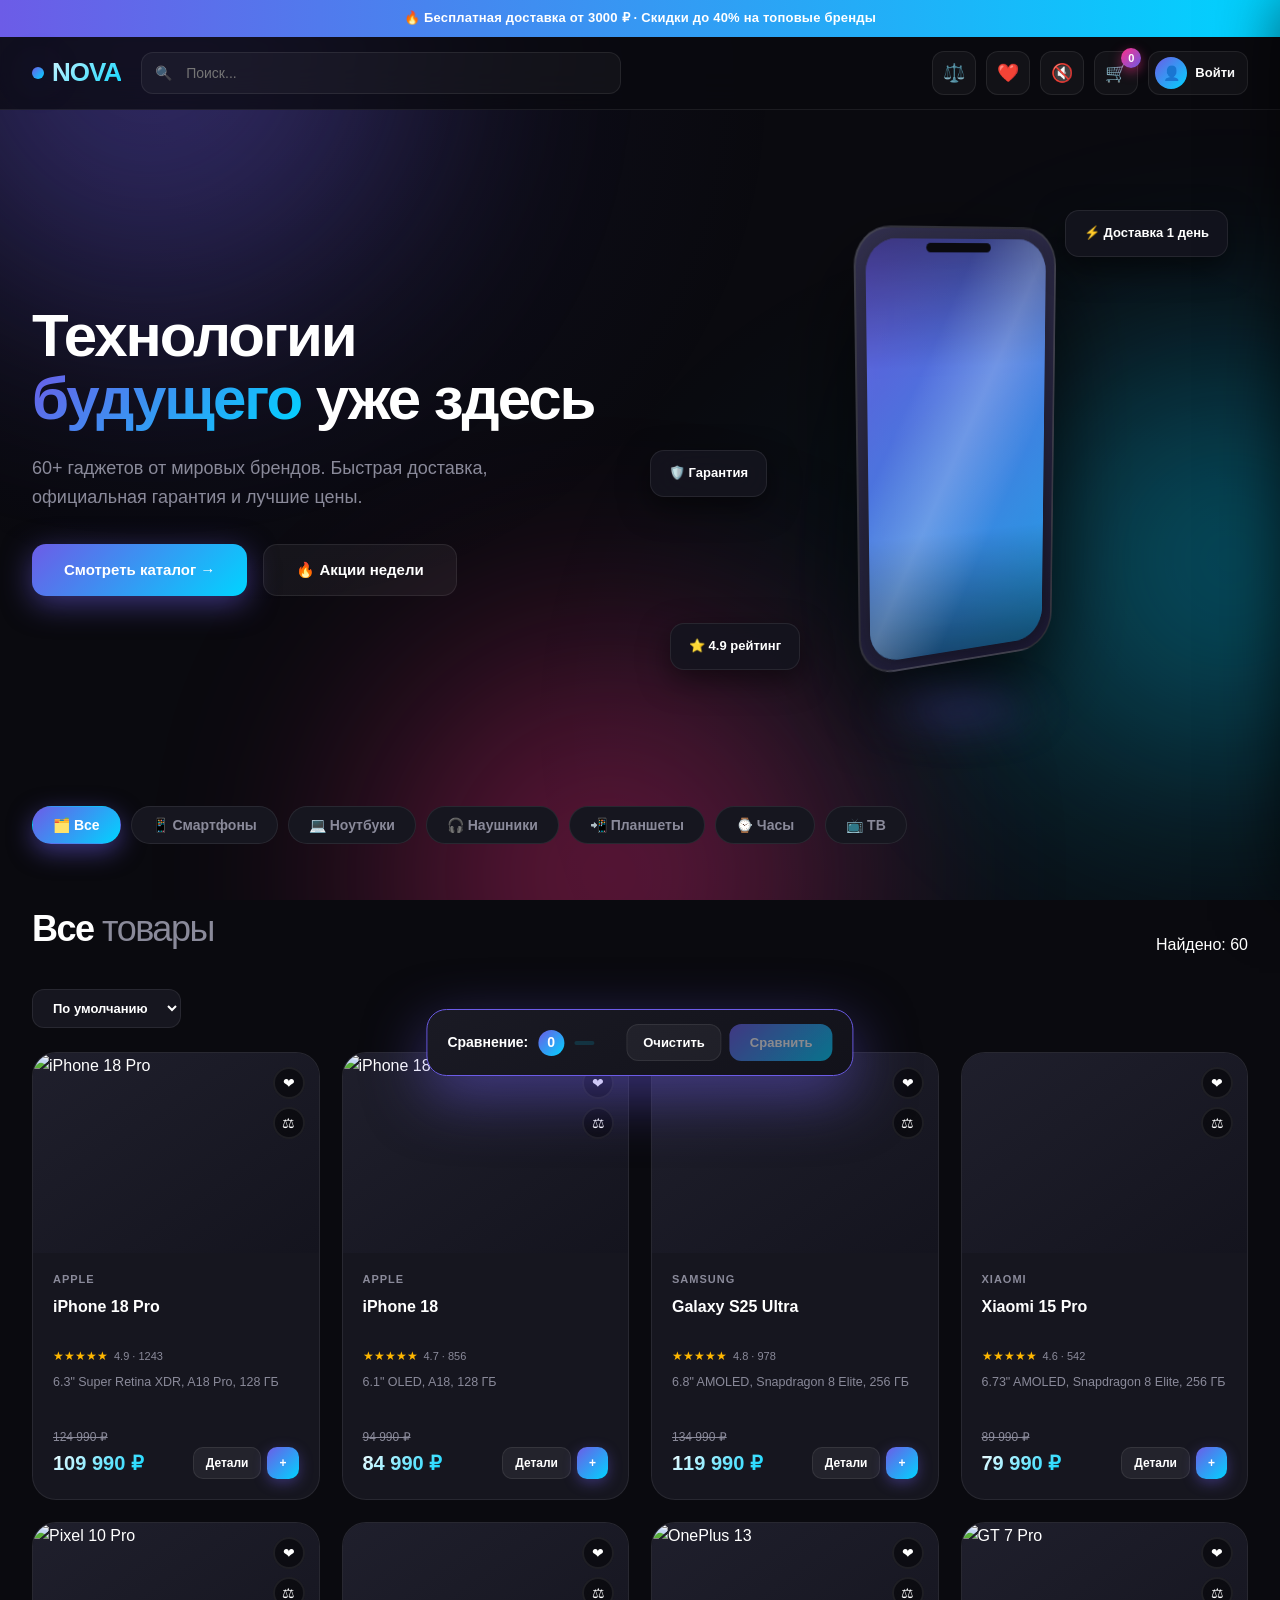
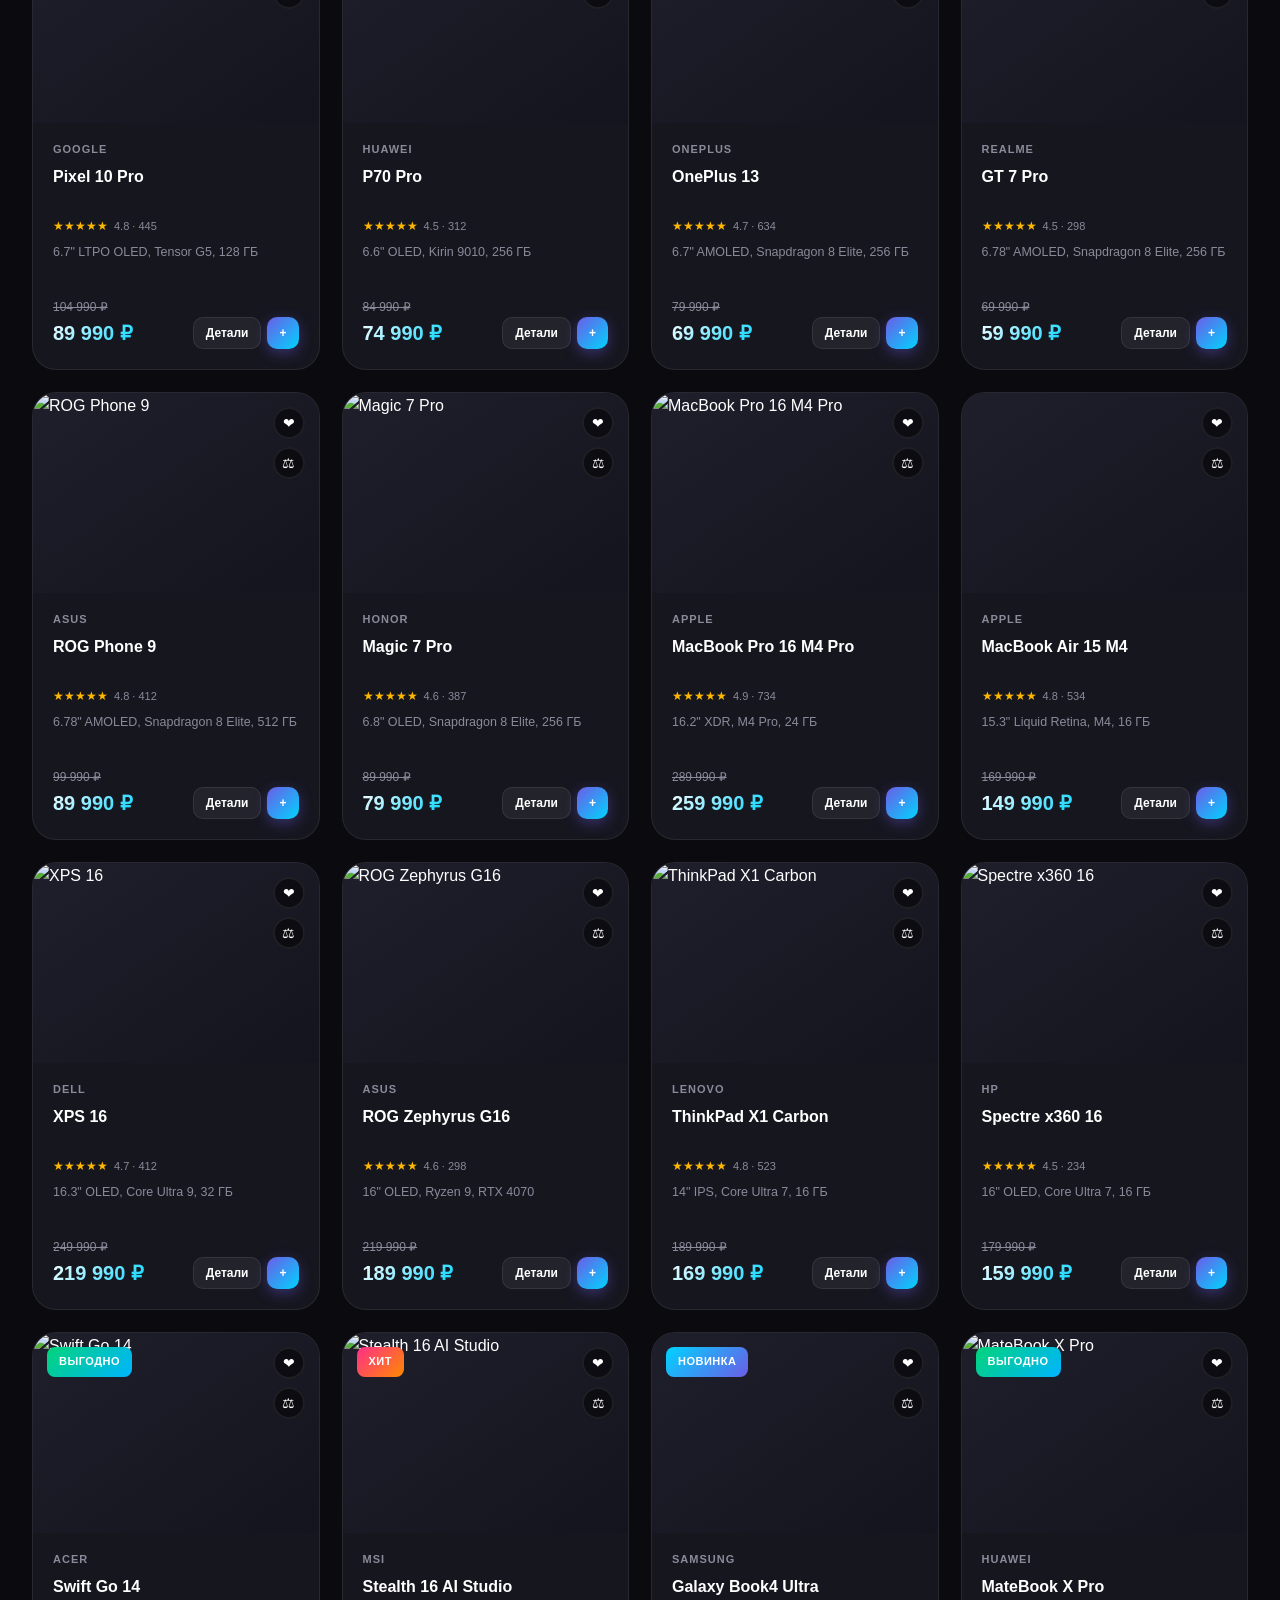
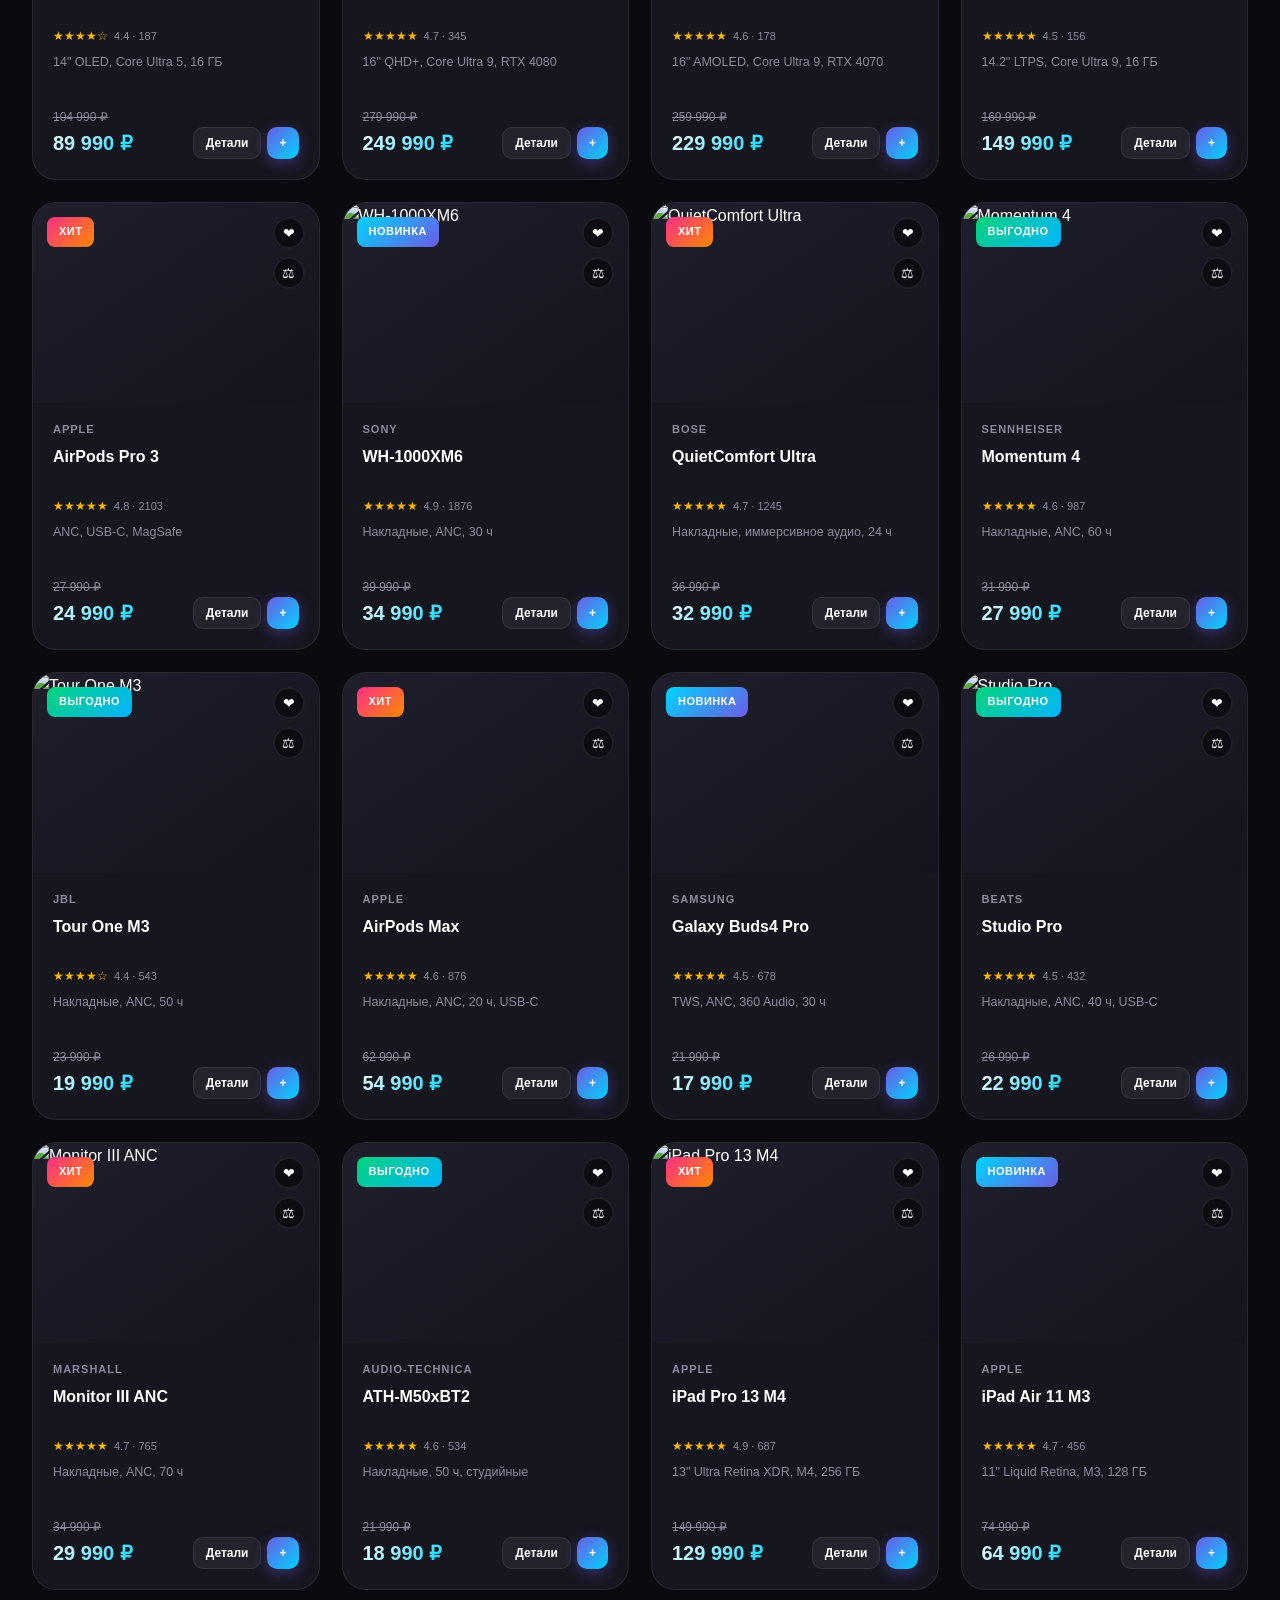
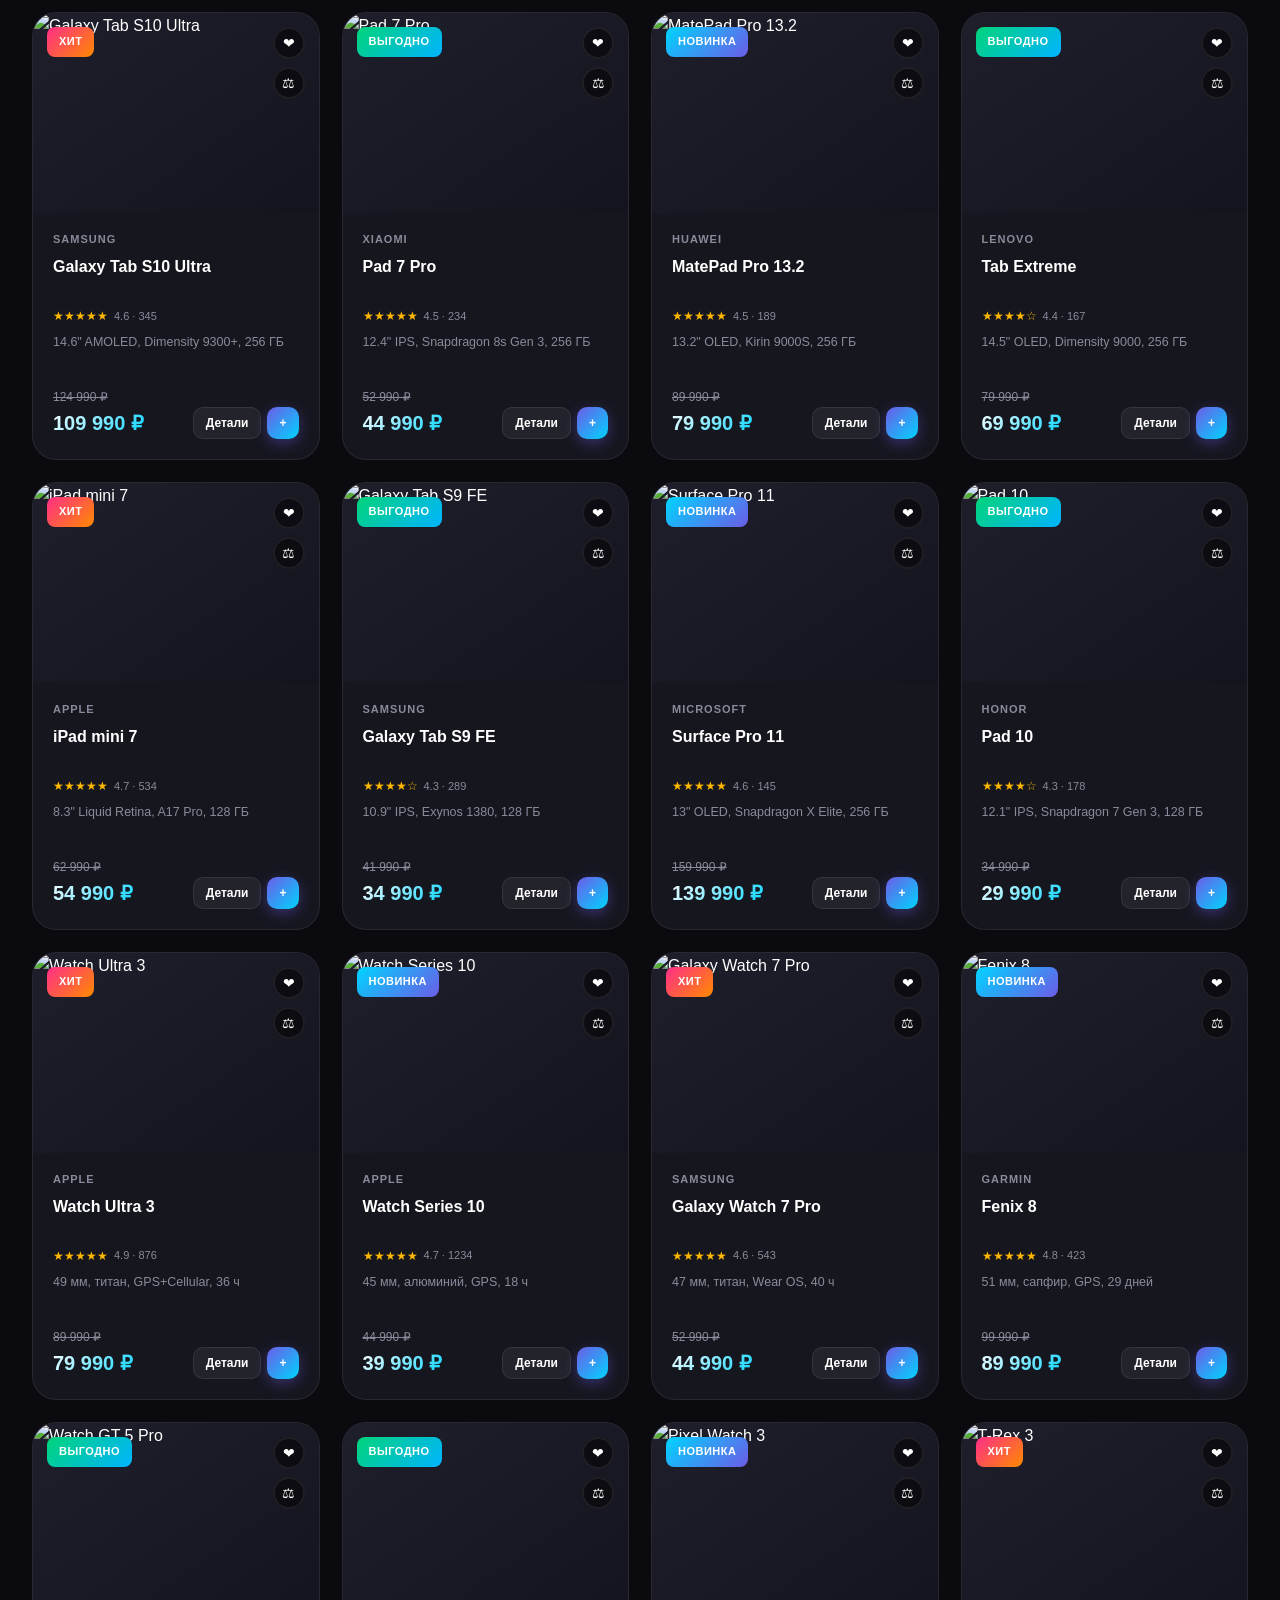
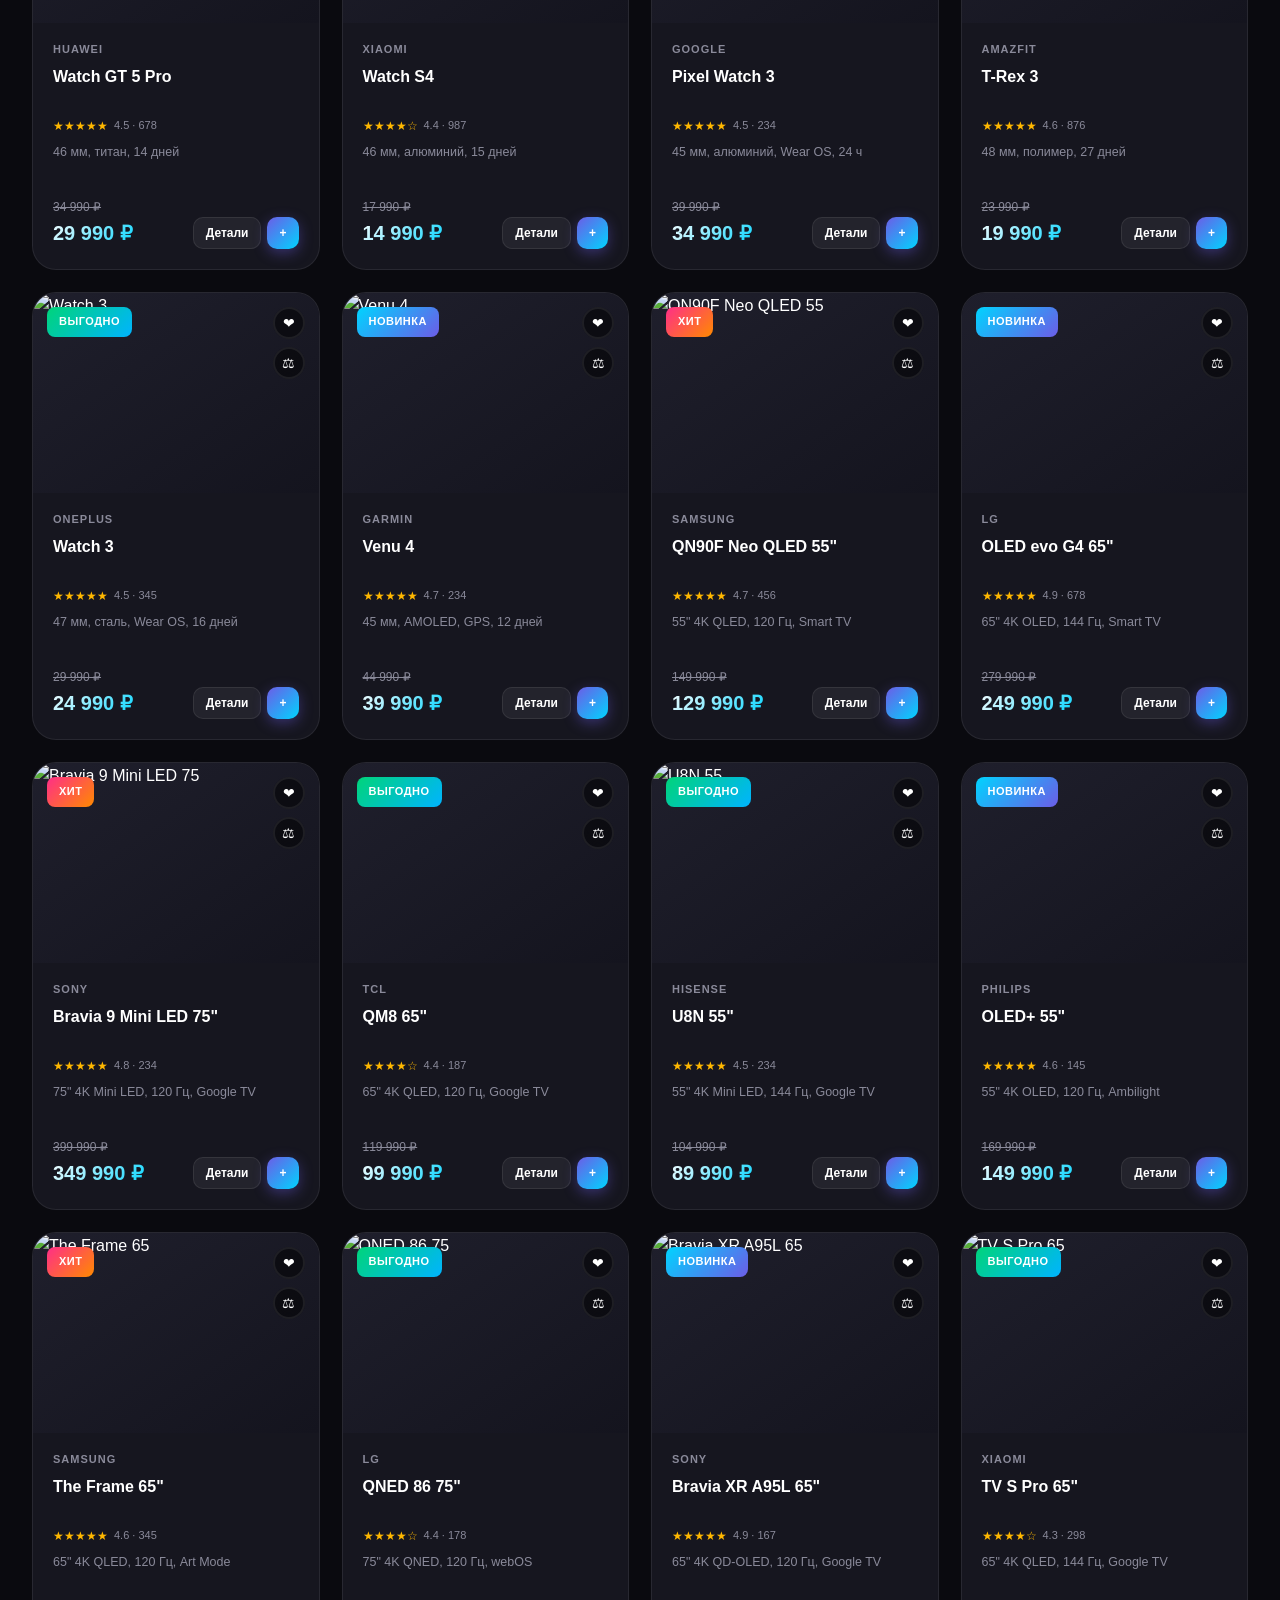
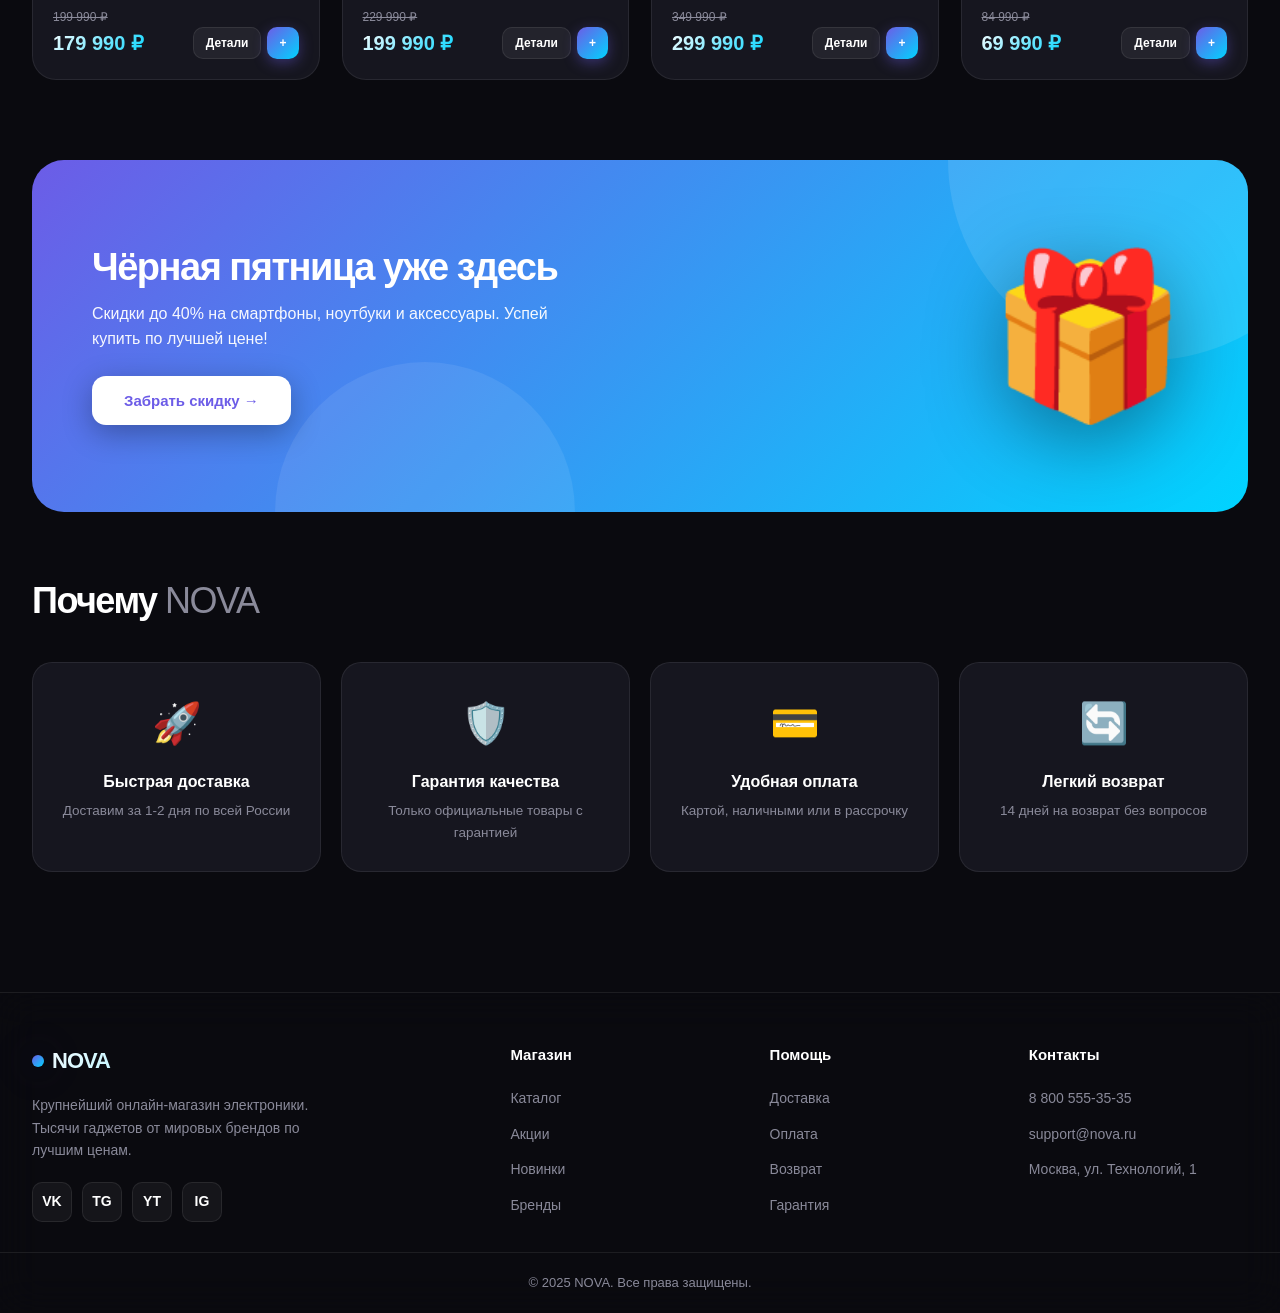
==== курсова/index.html @ b8b1e516 "Add files via upload" ====
<!DOCTYPE html>
<html lang="ru">
<head>
<meta charset="UTF-8">
<meta name="viewport" content="width=device-width, initial-scale=1.0">
<title>NOVA — Электроника будущего</title>
<link rel="stylesheet" href="style.css">
</head>
<body>

<div class="bg-orbs"><div class="orb orb-1"></div><div class="orb orb-2"></div><div class="orb orb-3"></div></div>

<header>
  <div class="top-bar">🔥 Бесплатная доставка от 3000 ₽ · Скидки до 40% на топовые бренды</div>
  <nav>
    <div class="logo" id="logoBtn">NOVA</div>
    <div class="search" id="searchWrap">
      <input type="text" id="searchInput" placeholder="Поиск..." autocomplete="off">
      <div class="search-suggestions" id="searchSuggestions"></div>
    </div>
    <div class="nav-actions">
      <button class="icon-btn" id="compareToggle">⚖️<span class="badge-count" id="compareCount" style="display:none;">0</span></button>
      <button class="icon-btn" id="wishlistToggle" title="Избранное">❤️<span class="badge-count" id="wishlistCount" style="display:none;">0</span></button>
      <button class="icon-btn" id="musicToggle">🔇</button>
      <button class="icon-btn" id="cartToggle">🛒<span class="badge-count" id="cartCount">0</span></button>
      <button class="user-btn" id="userBtn">
        <div class="user-avatar" id="userAvatar">👤</div>
        <span class="user-name" id="userName">Войти</span>
      </button>
    </div>
  </nav>
</header>

<section class="hero">
  <div class="hero-content">
    <h1>Технологии <span class="gradient">будущего</span> уже здесь</h1>
    <p>60+ гаджетов от мировых брендов. Быстрая доставка, официальная гарантия и лучшие цены.</p>
    <div class="hero-buttons">
      <button class="btn btn-primary" id="heroCatalogBtn">Смотреть каталог →</button>
      <button class="btn btn-ghost" id="heroSaleBtn">🔥 Акции недели</button>
    </div>
  </div>
  <div class="hero-visual" id="heroVisual">
    <div class="phone-3d-wrap" id="phoneWrap">
      <div class="phone-3d" id="phone3d">
        <div class="phone-screen-3d"></div>
        <div class="phone-glare"></div>
      </div>
      <div class="phone-reflection"></div>
    </div>
    <div class="float-badge b1">⚡ Доставка 1 день</div>
    <div class="float-badge b2">⭐ 4.9 рейтинг</div>
    <div class="float-badge b3">🛡️ Гарантия</div>
  </div>
</section>

<div class="cat-nav-wrap"><div class="cat-nav" id="catNav"></div></div>

<section class="block" id="catalog">
  <div class="section-head">
    <h2 id="catalogTitle">Все <span>товары</span></h2>
    <span class="product-count-label" id="productCount"></span>
  </div>
  <div class="catalog-controls">
    <select class="sort-select" id="sortSelect">
      <option value="default">По умолчанию</option>
      <option value="price-asc">Цена ↑</option>
      <option value="price-desc">Цена ↓</option>
      <option value="rating">По рейтингу</option>
      <option value="name">По названию</option>
    </select>
  </div>
  <div class="products-grid" id="productsGrid"></div>
</section>

<div class="banner">
  <div class="banner-inner">
    <div class="banner-text">
      <h3>Чёрная пятница уже здесь</h3>
      <p>Скидки до 40% на смартфоны, ноутбуки и аксессуары. Успей купить по лучшей цене!</p>
      <button class="btn btn-primary" id="bannerBtn">Забрать скидку →</button>
    </div>
    <div class="banner-emoji">🎁</div>
  </div>
</div>

<section class="block" id="features">
  <div class="section-head"><h2>Почему <span>NOVA</span></h2></div>
  <div class="features">
    <div class="feature"><span class="feature-icon">🚀</span><h4>Быстрая доставка</h4><p>Доставим за 1-2 дня по всей России</p></div>
    <div class="feature"><span class="feature-icon">🛡️</span><h4>Гарантия качества</h4><p>Только официальные товары с гарантией</p></div>
    <div class="feature"><span class="feature-icon">💳</span><h4>Удобная оплата</h4><p>Картой, наличными или в рассрочку</p></div>
    <div class="feature"><span class="feature-icon">🔄</span><h4>Легкий возврат</h4><p>14 дней на возврат без вопросов</p></div>
  </div>
</section>

<footer>
  <div class="footer-inner">
    <div class="footer-col">
      <div class="logo" style="font-size:22px;">NOVA</div>
      <p class="footer-desc">Крупнейший онлайн-магазин электроники. Тысячи гаджетов от мировых брендов по лучшим ценам.</p>
      <div class="socials">
        <a data-footer="social-vk">VK</a><a data-footer="social-tg">TG</a><a data-footer="social-yt">YT</a><a data-footer="social-ig">IG</a>
      </div>
    </div>
    <div class="footer-col"><h5>Магазин</h5><ul>
      <li><a data-footer="catalog">Каталог</a></li><li><a data-footer="sale">Акции</a></li>
      <li><a data-footer="new">Новинки</a></li><li><a data-footer="brands">Бренды</a></li>
    </ul></div>
    <div class="footer-col"><h5>Помощь</h5><ul>
      <li><a data-footer="delivery">Доставка</a></li><li><a data-footer="payment">Оплата</a></li>
      <li><a data-footer="return">Возврат</a></li><li><a data-footer="warranty">Гарантия</a></li>
    </ul></div>
    <div class="footer-col"><h5>Контакты</h5><ul>
      <li><a data-footer="phone">8 800 555-35-35</a></li><li><a data-footer="email">support@nova.ru</a></li>
      <li><a data-footer="address">Москва, ул. Технологий, 1</a></li>
    </ul></div>
  </div>
  <div class="copyright">© 2025 NOVA. Все права защищены.</div>
</footer>

<div class="modal-overlay" id="modalOverlay"><div class="modal" id="modalContent"></div></div>
<div class="cart-overlay" id="cartOverlay"></div>
<div class="cart-panel" id="cartPanel">
  <div class="cart-header"><h2>Корзина</h2><button class="cart-close" id="cartClose">✕</button></div>
  <div class="cart-items" id="cartItems"></div>
  <div class="cart-footer">
    <div class="cart-total"><span>Итого:</span><span id="cartTotal">0 ₽</span></div>
    <button class="btn-checkout" id="checkoutBtn">Оформить заказ</button>
  </div>
</div>
<div class="checkout-overlay" id="checkoutOverlay"><div class="checkout-modal" id="checkoutModal"></div></div>
<div class="compare-overlay" id="compareOverlay"><div class="compare-modal" id="compareModal"></div></div>
<div class="modal-overlay" id="authOverlay"><div class="modal auth-modal" id="authModal"></div></div>
<div class="modal-overlay" id="accountOverlay"><div class="modal account-modal" id="accountModal"></div></div>
<div class="compare-bar" id="compareBar">
  <div class="compare-bar-info"><span>Сравнение:</span><span class="compare-bar-count" id="compareBarCount">0</span><span class="compare-bar-cat" id="compareBarCat"></span></div>
  <div class="compare-bar-thumbs" id="compareBarThumbs"></div>
  <div class="compare-bar-actions">
    <button class="btn-compare-clear" id="compareClear">Очистить</button>
    <button class="btn-compare-go" id="compareGo" disabled>Сравнить</button>
  </div>
</div>
<div class="toast-container" id="toastContainer"></div>

<audio id="bgMusic" loop preload="auto">
  <source src="https://cdn.pixabay.com/download/audio/2022/05/27/audio_1808fbf07a.mp3?filename=lofi-study-112191.mp3" type="audio/mpeg">
</audio>

<script>
/* ============================================================
   DATA
   ============================================================ */
const CATEGORIES = [
  { id: 'smartphones', name: 'Смартфоны', icon: '📱' },
  { id: 'laptops',     name: 'Ноутбуки',  icon: '💻' },
  { id: 'headphones',  name: 'Наушники',  icon: '🎧' },
  { id: 'tablets',     name: 'Планшеты',  icon: '📲' },
  { id: 'watches',     name: 'Часы',      icon: '⌚' },
  { id: 'tv',          name: 'ТВ',        icon: '📺' }
];

const PRODUCTS = [
  { id:1, category:'smartphones', brand:'Apple', name:'iPhone 18 Pro', image:'https://images.unsplash.com/photo-1592750475338-74b7b21085ab?w=600&h=600&fit=crop', desc:'6.3" Super Retina XDR, A18 Pro, 128 ГБ', price:109990, oldPrice:124990, badge:'Хит', rating:4.9, reviews:1243,
    specs:{'Процессор':'Apple A18 Pro (3 нм)','Экран':'6.3" Super Retina XDR OLED, 120 Гц','Разрешение':'2622×1206, 460 ppi','Память':'128 / 256 / 512 ГБ / 1 ТБ','ОЗУ':'8 ГБ LPDDR5X','Камера основная':'48 МП f/1.78, OIS','Камера ультраширокоугольная':'48 МП f/2.2, 120°','Камера телефото':'12 МП f/2.8, 5x зум','Фронтальная камера':'12 МП f/1.9, автофокус','Видео':'4K@120fps, ProRes, Dolby Vision','Батарея':'4200 мА·ч','Зарядка':'45 Вт проводная, 25 Вт MagSafe','ОС':'iOS 19','Корпус':'Титан Grade 5','Вес':'187 г','Защита':'IP68 (6м/30мин)','Гарантия':'2 года официальная','Комплектация':'Кабель USB-C, документация','Цвета':'Титан: чёрный, белый, синий, натуральный','Особенности':'Action Button, Dynamic Island, USB-C 3.0'} },
  { id:2, category:'smartphones', brand:'Apple', name:'iPhone 18', image:'https://images.unsplash.com/photo-1510557880182-3d4d3cba35a5?w=600&h=600&fit=crop', desc:'6.1" OLED, A18, 128 ГБ', price:84990, oldPrice:94990, badge:'Новинка', rating:4.7, reviews:856,
    specs:{'Процессор':'Apple A18 (3 нм)','Экран':'6.1" Super Retina XDR OLED, 60 Гц','Разрешение':'2532×1170, 460 ppi','Память':'128 / 256 / 512 ГБ','ОЗУ':'8 ГБ','Камера основная':'48 МП f/1.6, OIS','Камера ультраширокоугольная':'12 МП f/2.2, 120°','Фронтальная камера':'12 МП f/1.9','Видео':'4K@60fps, Dolby Vision','Батарея':'3800 мА·ч','Зарядка':'30 Вт проводная, 15 Вт MagSafe','ОС':'iOS 19','Корпус':'Алюминий 7000 серии','Вес':'172 г','Защита':'IP68','Гарантия':'2 года','Комплектация':'Кабель USB-C','Цвета':'Чёрный, синий, розовый, жёлтый','Особенности':'Action Button, USB-C'} },
  { id:3, category:'smartphones', brand:'Samsung', name:'Galaxy S25 Ultra', image:'https://images.unsplash.com/photo-1610945415295-d9bbf067e59c?w=600&h=600&fit=crop', desc:'6.8" AMOLED, Snapdragon 8 Elite, 256 ГБ', price:119990, oldPrice:134990, badge:'Хит', rating:4.8, reviews:978,
    specs:{'Процессор':'Snapdragon 8 Elite (3 нм)','Экран':'6.8" Dynamic AMOLED 2X, 120 Гц','Разрешение':'3120×1440, 505 ppi','Память':'256 / 512 ГБ / 1 ТБ','ОЗУ':'12 / 16 ГБ','Камера основная':'200 МП f/1.7, OIS','Камера ультраширокоугольная':'50 МП f/1.9, 120°','Камера телефото 1':'50 МП f/3.4, 5x','Камера телефото 2':'10 МП f/2.4, 3x','Фронтальная камера':'12 МП f/2.2','Видео':'8K@30fps, 4K@120fps','Батарея':'5000 мА·ч','Зарядка':'45 Вт, 15 Вт беспроводная','ОС':'Android 15, One UI 7','Корпус':'Титан','Вес':'218 г','Защита':'IP68','Гарантия':'2 года','Комплектация':'Кабель USB-C, S Pen','Цвета':'Титан: серый, чёрный, фиолетовый','Особенности':'S Pen, Galaxy AI, Dex'} },
  { id:4, category:'smartphones', brand:'Xiaomi', name:'Xiaomi 15 Pro', image:'https://images.unsplash.com/photo-1598327105666-5b89351aff97?w=600&h=600&fit=crop', desc:'6.73" AMOLED, Snapdragon 8 Elite, 256 ГБ', price:79990, oldPrice:89990, badge:'Выгодно', rating:4.6, reviews:542,
    specs:{'Процессор':'Snapdragon 8 Elite','Экран':'6.73" LTPO AMOLED, 120 Гц','Разрешение':'3200×1440, 522 ppi','Память':'256 / 512 ГБ / 1 ТБ','ОЗУ':'12 / 16 ГБ','Камера основная':'50 МП f/1.4, OIS','Камера ультраширокоугольная':'50 МП f/2.2, 115°','Камера телефото':'50 МП f/2.5, 5x','Фронтальная камера':'32 МП f/2.0','Видео':'8K@30fps, 4K@120fps','Батарея':'5400 мА·ч','Зарядка':'90 Вт, 50 Вт беспроводная','ОС':'Android 15, HyperOS 2','Корпус':'Стекло + алюминий','Вес':'210 г','Защита':'IP68','Гарантия':'1 год','Комплектация':'Зарядка 90 Вт, кабель, чехол','Цвета':'Чёрный, белый, зелёный','Особенности':'Leica оптика, Xiaomi HyperAI'} },
  { id:5, category:'smartphones', brand:'Google', name:'Pixel 10 Pro', image:'https://images.unsplash.com/photo-1598327106026-d9521da673d1?w=600&h=600&fit=crop', desc:'6.7" LTPO OLED, Tensor G5, 128 ГБ', price:89990, oldPrice:104990, badge:'Новинка', rating:4.8, reviews:445,
    specs:{'Процессор':'Google Tensor G5 (3 нм)','Экран':'6.7" LTPO OLED, 120 Гц','Разрешение':'2992×1344, 489 ppi','Память':'128 / 256 / 512 ГБ / 1 ТБ','ОЗУ':'12 / 16 ГБ','Камера основная':'50 МП f/1.68, OIS','Камера ультраширокоугольная':'48 МП f/1.7, 126°','Камера телефото':'48 МП f/2.8, 5x','Фронтальная камера':'42 МП f/2.2','Видео':'8K@30fps, 4K@60fps','Батарея':'5050 мА·ч','Зарядка':'45 Вт, 23 Вт беспроводная','ОС':'Android 15 (7 лет обновлений)','Корпус':'Алюминий + стекло Gorilla','Вес':'213 г','Защита':'IP68','Гарантия':'2 года','Комплектация':'Кабель USB-C','Цвета':'Обсидиан, фарфор, шалфей','Особенности':'Google AI, Magic Editor'} },
  { id:6, category:'smartphones', brand:'Huawei', name:'P70 Pro', image:'https://images.unsplash.com/photo-1580910051074-3eb694886505?w=600&h=600&fit=crop', desc:'6.6" OLED, Kirin 9010, 256 ГБ', price:74990, oldPrice:84990, badge:'Выгодно', rating:4.5, reviews:312,
    specs:{'Процессор':'Kirin 9010 (7 нм)','Экран':'6.6" LTPO OLED, 120 Гц','Разрешение':'2700×1220, 460 ppi','Память':'256 / 512 ГБ / 1 ТБ','ОЗУ':'12 ГБ','Камера основная':'50 МП f/1.4-f/4.0, OIS','Камера ультраширокоугольная':'40 МП f/2.2, 120°','Камера телефото':'48 МП f/2.1, 3.5x','Фронтальная камера':'13 МП + 3D ToF','Видео':'4K@60fps','Батарея':'4900 мА·ч','Зарядка':'100 Вт, 50 Вт беспроводная','ОС':'HarmonyOS 5','Корпус':'Стекло Kunlun 2','Вес':'205 г','Защита':'IP68','Гарантия':'1 год','Комплектация':'Зарядка 100 Вт, кабель, чехол','Цвета':'Чёрный, белый, рококо','Особенности':'XMAGE камера'} },
  { id:7, category:'smartphones', brand:'OnePlus', name:'OnePlus 13', image:'https://images.unsplash.com/photo-1567581935884-3349723552ca?w=600&h=600&fit=crop', desc:'6.7" AMOLED, Snapdragon 8 Elite, 256 ГБ', price:69990, oldPrice:79990, badge:'Хит', rating:4.7, reviews:634,
    specs:{'Процессор':'Snapdragon 8 Elite','Экран':'6.82" LTPO AMOLED, 120 Гц','Разрешение':'3168×1440, 510 ppi','Память':'256 / 512 ГБ / 1 ТБ','ОЗУ':'12 / 16 / 24 ГБ','Камера основная':'50 МП f/1.6, OIS','Камера ультраширокоугольная':'50 МП f/2.0, 120°','Камера телефото':'64 МП f/2.6, 3x','Фронтальная камера':'32 МП f/2.4','Видео':'8K@30fps, 4K@60fps','Батарея':'6000 мА·ч','Зарядка':'100 Вт, 50 Вт беспроводная','ОС':'Android 15, OxygenOS 15','Корпус':'Алюминий + стекло','Вес':'213 г','Защита':'IP68/IP69','Гарантия':'1 год','Комплектация':'Зарядка 100 Вт, кабель, чехол','Цвета':'Чёрный, синий, белый','Особенности':'Hasselblad камера, Alert Slider'} },
  { id:8, category:'smartphones', brand:'Realme', name:'GT 7 Pro', image:'https://images.unsplash.com/photo-1574944985070-8f3ebc6b79d2?w=600&h=600&fit=crop', desc:'6.78" AMOLED, Snapdragon 8 Elite, 256 ГБ', price:59990, oldPrice:69990, badge:'Выгодно', rating:4.5, reviews:298,
    specs:{'Процессор':'Snapdragon 8 Elite','Экран':'6.78" AMOLED, 120 Гц','Разрешение':'2780×1264, 450 ppi','Память':'256 / 512 ГБ / 1 ТБ','ОЗУ':'12 / 16 ГБ','Камера основная':'50 МП f/1.88, OIS','Камера ультраширокоугольная':'8 МП f/2.2, 112°','Камера телефото':'50 МП f/2.65, 3x','Фронтальная камера':'16 МП f/2.45','Видео':'4K@60fps, Dolby Vision','Батарея':'5800 мА·ч','Зарядка':'120 Вт SuperVOOC','ОС':'Android 15, realme UI 6','Корпус':'Стекло + алюминий','Вес':'222 г','Защита':'IP68/IP69','Гарантия':'1 год','Комплектация':'Зарядка 120 Вт, кабель, чехол','Цвета':'Оранжевый, чёрный, серый','Особенности':'Игровой режим GT'} },
  { id:9, category:'smartphones', brand:'ASUS', name:'ROG Phone 9', image:'https://images.unsplash.com/photo-1585060544812-6b45742d762f?w=600&h=600&fit=crop', desc:'6.78" AMOLED, Snapdragon 8 Elite, 512 ГБ', price:89990, oldPrice:99990, badge:'Новинка', rating:4.8, reviews:412,
    specs:{'Процессор':'Snapdragon 8 Elite','Экран':'6.78" AMOLED, 165 Гц','Разрешение':'2400×1080, 388 ppi','Память':'512 ГБ / 1 ТБ UFS 4.0','ОЗУ':'16 / 24 ГБ LPDDR5X','Камера основная':'50 МП f/1.9, Gimbal OIS','Камера ультраширокоугольная':'13 МП f/2.2, 120°','Камера макро':'5 МП f/2.4','Фронтальная камера':'32 МП f/2.45','Видео':'8K@24fps, 4K@60fps','Батарея':'5800 мА·ч','Зарядка':'65 Вт, 15 Вт беспроводная','ОС':'Android 15, ROG UI','Корпус':'Алюминий + стекло','Вес':'227 г','Защита':'IP68','Гарантия':'2 года','Комплектация':'Зарядка 65 Вт, кабель, чехол AeroActive','Цвета':'Чёрный, белый','Особенности':'AirTrigger, X Mode, RGB AniMe Vision'} },
  { id:10, category:'smartphones', brand:'Honor', name:'Magic 7 Pro', image:'https://images.unsplash.com/photo-1616348436168-de43ad0db179?w=600&h=600&fit=crop', desc:'6.8" OLED, Snapdragon 8 Elite, 256 ГБ', price:79990, oldPrice:89990, badge:'Выгодно', rating:4.6, reviews:387,
    specs:{'Процессор':'Snapdragon 8 Elite','Экран':'6.8" LTPO OLED, 120 Гц','Разрешение':'2800×1280, 453 ppi','Память':'256 / 512 ГБ / 1 ТБ','ОЗУ':'12 / 16 ГБ','Камера основная':'50 МП f/1.4-f/2.0, OIS','Камера ультраширокоугольная':'50 МП f/2.0, 122°','Камера телефото':'200 МП f/2.6, 3x','Фронтальная камера':'50 МП + 3D ToF','Видео':'4K@60fps, 10-bit LOG','Батарея':'5850 мА·ч','Зарядка':'100 Вт, 80 Вт беспроводная','ОС':'Android 15, MagicOS 9','Корпус':'Стекло + алюминий','Вес':'223 г','Защита':'IP68/IP69','Гарантия':'1 год','Комплектация':'Зарядка 100 Вт, кабель, чехол','Цвета':'Чёрный, белый, голубой','Особенности':'AI Motion Sensing'} },

  { id:11, category:'laptops', brand:'Apple', name:'MacBook Pro 16 M4 Pro', image:'https://images.unsplash.com/photo-1517336714731-489689fd1ca8?w=600&h=600&fit=crop', desc:'16.2" XDR, M4 Pro, 24 ГБ', price:259990, oldPrice:289990, badge:'Хит', rating:4.9, reviews:734,
    specs:{'Процессор':'Apple M4 Pro (14 ядер CPU, 20 GPU)','Нейродвижок':'16-ядерный Neural Engine','Экран':'16.2" Liquid Retina XDR, 120 Гц','Разрешение':'3456×2234, 254 ppi','Яркость':'1600 нит (HDR), 1000 нит (SDR)','Память':'512 ГБ / 1 ТБ / 2 ТБ SSD','ОЗУ':'24 / 36 / 48 ГБ unified','Видеокарта':'Встроенная 20-ядерная','Камера':'12 МП Center Stage, 1080p','Батарея':'100 Вт·ч, до 22 ч','Зарядка':'140 Вт MagSafe 3, USB-C','ОС':'macOS 15 Sequoia','Корпус':'Алюминий','Вес':'2.15 кг','Порты':'3x Thunderbolt 5, HDMI, SDXC, MagSafe','Клавиатура':'Magic Keyboard с Touch ID','Гарантия':'2 года','Комплектация':'Кабель USB-C, адаптер 140 Вт','Цвета':'Space Black, Silver','Особенности':'Wi-Fi 6E, Bluetooth 5.3, 6 динамиков'} },
  { id:12, category:'laptops', brand:'Apple', name:'MacBook Air 15 M4', image:'https://images.unsplash.com/photo-1541807084-5c52b6b3adef?w=600&h=600&fit=crop', desc:'15.3" Liquid Retina, M4, 16 ГБ', price:149990, oldPrice:169990, badge:'Новинка', rating:4.8, reviews:534,
    specs:{'Процессор':'Apple M4 (10 ядер CPU, 10 GPU)','Нейродвижок':'16-ядерный','Экран':'15.3" Liquid Retina, 60 Гц','Разрешение':'2880×1864, 224 ppi','Яркость':'500 нит','Память':'256 / 512 ГБ / 1 ТБ SSD','ОЗУ':'16 / 24 ГБ unified','Камера':'1080p FaceTime HD','Батарея':'66.5 Вт·ч, до 18 ч','Зарядка':'35 Вт USB-C, MagSafe','ОС':'macOS 15','Корпус':'Алюминий','Вес':'1.51 кг','Порты':'2x Thunderbolt 4, MagSafe, 3.5 мм','Клавиатура':'Magic Keyboard с Touch ID','Гарантия':'2 года','Комплектация':'Кабель USB-C, адаптер 35 Вт','Цвета':'Midnight, Starlight, Sky Blue','Особенности':'Пассивное охлаждение, Wi-Fi 6E'} },
  { id:13, category:'laptops', brand:'Dell', name:'XPS 16', image:'https://images.unsplash.com/photo-1593642702821-c8da6771f0c6?w=600&h=600&fit=crop', desc:'16.3" OLED, Core Ultra 9, 32 ГБ', price:219990, oldPrice:249990, badge:'Хит', rating:4.7, reviews:412,
    specs:{'Процессор':'Intel Core Ultra 9 185H (16 ядер)','Нейродвижок':'Intel AI Boost NPU','Экран':'16.3" OLED, 120 Гц','Разрешение':'3840×2400, 4K+','Яркость':'400 нит','Память':'1 ТБ / 2 ТБ SSD NVMe','ОЗУ':'32 / 64 ГБ LPDDR5x','Видеокарта':'NVIDIA RTX 4070 8 ГБ','Камера':'1080p + IR','Батарея':'99.5 Вт·ч, до 12 ч','Зарядка':'130 Вт USB-C','ОС':'Windows 11 Pro','Корпус':'Алюминий + стекло Gorilla','Вес':'2.2 кг','Порты':'2x Thunderbolt 4, USB-C, SD, 3.5 мм','Клавиатура':'Подсветка, тачпад-невидимка','Гарантия':'2 года','Комплектация':'Адаптер 130 Вт','Цвета':'Платина, графит','Особенности':'EyeSafe, Dolby Vision, Killer Wi-Fi 7'} },
  { id:14, category:'laptops', brand:'ASUS', name:'ROG Zephyrus G16', image:'https://images.unsplash.com/photo-1603302576837-37561b2e2302?w=600&h=600&fit=crop', desc:'16" OLED, Ryzen 9, RTX 4070', price:189990, oldPrice:219990, badge:'Выгодно', rating:4.6, reviews:298,
    specs:{'Процессор':'AMD Ryzen 9 8945HS (8 ядер)','Нейродвижок':'AMD Ryzen AI','Экран':'16" OLED, 240 Гц','Разрешение':'2560×1600, QHD+','Яркость':'500 нит','Память':'1 ТБ / 2 ТБ SSD','ОЗУ':'16 / 32 ГБ LPDDR5X','Видеокарта':'NVIDIA RTX 4070 8 ГБ','Камера':'1080p IR','Батарея':'90 Вт·ч, до 10 ч','Зарядка':'200 Вт','ОС':'Windows 11','Корпус':'Алюминий CNC','Вес':'1.95 кг','Порты':'HDMI 2.1, USB-C, 2x USB-A, 3.5 мм','Клавиатура':'RGB подсветка','Гарантия':'2 года','Комплектация':'Адаптер 200 Вт','Цвета':'Platinum White, Eclipse Gray','Особенности':'MUX Switch, G-Sync, Dolby Atmos'} },
  { id:15, category:'laptops', brand:'Lenovo', name:'ThinkPad X1 Carbon', image:'https://images.unsplash.com/photo-1588872657578-7efd1f1555ed?w=600&h=600&fit=crop', desc:'14" IPS, Core Ultra 7, 16 ГБ', price:169990, oldPrice:189990, badge:'Хит', rating:4.8, reviews:523,
    specs:{'Процессор':'Intel Core Ultra 7 155H','Нейродвижок':'Intel NPU','Экран':'14" IPS, 60 Гц','Разрешение':'1920×1200, WUXGA','Яркость':'400 нит','Память':'512 ГБ / 1 ТБ SSD','ОЗУ':'16 / 32 ГБ LPDDR5','Видеокарта':'Intel Arc встроенная','Камера':'1080p + IR','Батарея':'57 Вт·ч, до 15 ч','Зарядка':'65 Вт USB-C','ОС':'Windows 11 Pro','Корпус':'Карбон + магний','Вес':'1.09 кг','Порты':'2x Thunderbolt 4, USB-A, HDMI 2.1','Клавиатура':'Классическая ThinkPad с TrackPoint','Гарантия':'3 года','Комплектация':'Адаптер 65 Вт','Цвета':'Чёрный','Особенности':'MIL-STD-810H, ThinkShield, Dolby Voice'} },
  { id:16, category:'laptops', brand:'HP', name:'Spectre x360 16', image:'https://images.unsplash.com/photo-1496181133206-80ce9b88a853?w=600&h=600&fit=crop', desc:'16" OLED, Core Ultra 7, 16 ГБ', price:159990, oldPrice:179990, badge:'Новинка', rating:4.5, reviews:234,
    specs:{'Процессор':'Intel Core Ultra 7 155H','Нейродвижок':'Intel NPU','Экран':'16" OLED сенсорный, 120 Гц','Разрешение':'2880×1800, 2.8K','Яркость':'500 нит','Память':'1 ТБ SSD','ОЗУ':'16 / 32 ГБ','Видеокарта':'Intel Arc','Камера':'1080p + IR','Батарея':'83 Вт·ч, до 14 ч','Зарядка':'100 Вт USB-C','ОС':'Windows 11 Home','Корпус':'Алюминий','Вес':'2.0 кг','Порты':'2x Thunderbolt 4, USB-A, HDMI','Клавиатура':'Подсветка + трансформер 360°','Гарантия':'2 года','Комплектация':'Стилус MPP, адаптер 100 Вт','Цвета':'Nightfall Black, Nocturne Blue','Особенности':'HP Presence, Sure View, B&O звук'} },
  { id:17, category:'laptops', brand:'Acer', name:'Swift Go 14', image:'https://images.unsplash.com/photo-1525547719571-a2d4ac8945e2?w=600&h=600&fit=crop', desc:'14" OLED, Core Ultra 5, 16 ГБ', price:89990, oldPrice:104990, badge:'Выгодно', rating:4.4, reviews:187,
    specs:{'Процессор':'Intel Core Ultra 5 125H','Нейродвижок':'Intel NPU','Экран':'14" OLED, 90 Гц','Разрешение':'2880×1800, 2.8K','Яркость':'400 нит','Память':'512 ГБ / 1 ТБ SSD','ОЗУ':'16 ГБ LPDDR5','Видеокарта':'Intel Arc','Камера':'1440p QHD','Батарея':'65 Вт·ч, до 12 ч','Зарядка':'65 Вт USB-C','ОС':'Windows 11 Home','Корпус':'Алюминий','Вес':'1.3 кг','Порты':'2x Thunderbolt 4, USB-A, HDMI 2.1','Клавиатура':'Подсветка','Гарантия':'1 год','Комплектация':'Адаптер 65 Вт','Цвета':'Серый','Особенности':'Intel Evo, Wi-Fi 6E, DTS Audio'} },
  { id:18, category:'laptops', brand:'MSI', name:'Stealth 16 AI Studio', image:'https://images.unsplash.com/photo-1611186871348-b1ce696e52c9?w=600&h=600&fit=crop', desc:'16" QHD+, Core Ultra 9, RTX 4080', price:249990, oldPrice:279990, badge:'Хит', rating:4.7, reviews:345,
    specs:{'Процессор':'Intel Core Ultra 9 185H','Нейродвижок':'Intel NPU + RTX Tensor','Экран':'16" IPS QHD+, 240 Гц','Разрешение':'2560×1600','Яркость':'500 нит','Память':'2 ТБ SSD NVMe','ОЗУ':'32 / 64 ГБ DDR5','Видеокарта':'NVIDIA RTX 4080 12 ГБ','Камера':'1080p IR','Батарея':'99.9 Вт·ч, до 8 ч','Зарядка':'240 Вт','ОС':'Windows 11 Pro','Корпус':'Магниевый сплав','Вес':'2.2 кг','Порты':'Thunderbolt 4, HDMI 2.1, 2x USB-A','Клавиатура':'SteelSeries RGB','Гарантия':'2 года','Комплектация':'Адаптер 240 Вт','Цвета':'Core Black','Особенности':'Cooler Boost 5, MSI AI Engine'} },
  { id:19, category:'laptops', brand:'Samsung', name:'Galaxy Book4 Ultra', image:'https://images.unsplash.com/photo-1588702547923-7093a6c3ba33?w=600&h=600&fit=crop', desc:'16" AMOLED, Core Ultra 9, RTX 4070', price:229990, oldPrice:259990, badge:'Новинка', rating:4.6, reviews:178,
    specs:{'Процессор':'Intel Core Ultra 9 185H','Нейродвижок':'Intel NPU','Экран':'16" Dynamic AMOLED 2X, 120 Гц','Разрешение':'2880×1800, 3K','Яркость':'500 нит','Память':'1 ТБ SSD','ОЗУ':'32 ГБ LPDDR5X','Видеокарта':'NVIDIA RTX 4070 8 ГБ','Камера':'1080p','Батарея':'76 Вт·ч, до 10 ч','Зарядка':'140 Вт USB-C','ОС':'Windows 11 Home','Корпус':'Алюминий','Вес':'1.86 кг','Порты':'Thunderbolt 4, USB-A, HDMI 2.1','Клавиатура':'Подсветка','Гарантия':'2 года','Комплектация':'Адаптер 140 Вт','Цвета':'Moonstone Gray','Особенности':'Galaxy AI, Multi Control, Second Screen'} },
  { id:20, category:'laptops', brand:'Huawei', name:'MateBook X Pro', image:'https://images.unsplash.com/photo-1531297484001-80022131f5a1?w=600&h=600&fit=crop', desc:'14.2" LTPS, Core Ultra 9, 16 ГБ', price:149990, oldPrice:169990, badge:'Выгодно', rating:4.5, reviews:156,
    specs:{'Процессор':'Intel Core Ultra 9 185H','Нейродвижок':'Intel NPU','Экран':'14.2" LTPS сенсорный, 90 Гц','Разрешение':'3120×2080, 3.1K','Яркость':'500 нит','Память':'1 ТБ SSD','ОЗУ':'16 / 32 ГБ LPDDR5X','Видеокарта':'Intel Arc','Камера':'1080p + IR','Батарея':'60 Вт·ч, до 12 ч','Зарядка':'90 Вт USB-C','ОС':'Windows 11 Home','Корпус':'Магниевый сплав','Вес':'1.0 кг','Порты':'Thunderbolt 4, USB-C','Клавиатура':'Подсветка','Гарантия':'2 года','Комплектация':'Адаптер 90 Вт','Цвета':'Morandi Gray, White','Особенности':'Super Turbo, Huawei Share, 6 динамиков'} },

  { id:21, category:'headphones', brand:'Apple', name:'AirPods Pro 3', image:'https://images.unsplash.com/photo-1600294037681-c80b4cb5b434?w=600&h=600&fit=crop', desc:'ANC, USB-C, MagSafe', price:24990, oldPrice:27990, badge:'Хит', rating:4.8, reviews:2103,
    specs:{'Тип':'TWS вкладыши','Драйверы':'Динамические 11 мм','Шумоподавление':'Активное (ANC) 2-го поколения','Режим прозрачности':'Adaptive Audio','Процессор':'Apple H3','Микрофоны':'6 микрофонов + костная проводимость','Батарея наушников':'6 ч','Батарея с кейсом':'30 ч','Зарядка':'USB-C, MagSafe, Qi','Быстрая зарядка':'5 мин = 1 ч','Защита':'IP54','Кодеки':'AAC, SBC','Bluetooth':'5.3','Вес наушника':'5.4 г','Вес кейса':'50.8 г','Гарантия':'1 год','Комплектация':'4 пары амбушюр, кабель USB-C','Цвета':'Белый','Особенности':'Пространственное аудио, Find My'} },
  { id:22, category:'headphones', brand:'Sony', name:'WH-1000XM6', image:'https://images.unsplash.com/photo-1583394838336-acd977736f90?w=600&h=600&fit=crop', desc:'Накладные, ANC, 30 ч', price:34990, oldPrice:39990, badge:'Новинка', rating:4.9, reviews:1876,
    specs:{'Тип':'Накладные полноразмерные','Драйверы':'30 мм углеродные','Шумоподавление':'Активное (QN3 + V2)','Процессор':'Sony QN3','Микрофоны':'8 микрофонов','Батарея':'30 ч (ANC вкл)','Зарядка':'USB-C, 3 мин = 3 ч','Защита':'IPX4','Кодеки':'LDAC, AAC, SBC','Bluetooth':'5.3, Multipoint','Вес':'250 г','Складная конструкция':'Да','Гарантия':'1 год','Комплектация':'Чехол, кабель USB-C, 3.5 мм','Цвета':'Чёрный, платиновый, синий','Особенности':'Speak-to-Chat, DSEE Extreme'} },
  { id:23, category:'headphones', brand:'Bose', name:'QuietComfort Ultra', image:'https://images.unsplash.com/photo-1546435770-a3e426bf472b?w=600&h=600&fit=crop', desc:'Накладные, иммерсивное аудио, 24 ч', price:32990, oldPrice:36990, badge:'Хит', rating:4.7, reviews:1245,
    specs:{'Тип':'Накладные полноразмерные','Драйверы':'Динамические','Шумоподавление':'Активное (CustomTune)','Процессор':'Bose CustomTune','Микрофоны':'Встроенные','Батарея':'24 ч (Immersive вкл)','Зарядка':'USB-C, 15 мин = 2.5 ч','Защита':'IPX4','Кодеки':'aptX Adaptive, AAC, SBC','Bluetooth':'5.3, Multipoint','Вес':'254 г','Складная конструкция':'Да','Гарантия':'1 год','Комплектация':'Чехол, кабель USB-C, 3.5 мм','Цвета':'Чёрный, белый, лунный','Особенности':'Immersive Audio, Aware Mode'} },
  { id:24, category:'headphones', brand:'Sennheiser', name:'Momentum 4', image:'https://images.unsplash.com/photo-1505740420928-5e560c06d30e?w=600&h=600&fit=crop', desc:'Накладные, ANC, 60 ч', price:27990, oldPrice:31990, badge:'Выгодно', rating:4.6, reviews:987,
    specs:{'Тип':'Накладные полноразмерные','Драйверы':'42 мм динамические','Шумоподавление':'Активное (гибридное)','Процессор':'Sennheiser','Микрофоны':'2 луча + 4 MEMS','Батарея':'60 ч','Зарядка':'USB-C, 10 мин = 6 ч','Защита':'IPX4','Кодеки':'aptX Adaptive, aptX, AAC, SBC','Bluetooth':'5.2, Multipoint','Вес':'293 г','Складная конструкция':'Да','Гарантия':'2 года','Комплектация':'Чехол, кабель USB-C, 3.5 мм','Цвета':'Чёрный, белый, графит','Особенности':'Smart Control, эквалайзер, Hi-Res'} },
  { id:25, category:'headphones', brand:'JBL', name:'Tour One M3', image:'https://images.unsplash.com/photo-1484704849700-f032a568e944?w=600&h=600&fit=crop', desc:'Накладные, ANC, 50 ч', price:19990, oldPrice:23990, badge:'Выгодно', rating:4.4, reviews:543,
    specs:{'Тип':'Накладные полноразмерные','Драйверы':'40 мм','Шумоподавление':'Активное (True Adaptive)','Процессор':'JBL','Микрофоны':'4 микрофона','Батарея':'50 ч','Зарядка':'USB-C, 10 мин = 5 ч','Защита':'IPX4','Кодеки':'LDAC, AAC, SBC','Bluetooth':'5.3, Multipoint','Вес':'268 г','Складная конструкция':'Да','Гарантия':'1 год','Комплектация':'Чехол, кабель USB-C, 3.5 мм','Цвета':'Чёрный, белый, синий','Особенности':'Personi-Fi 2.0, Smart Ambient'} },
  { id:26, category:'headphones', brand:'Apple', name:'AirPods Max', image:'https://images.unsplash.com/photo-1613040809024-b4ef7ba99bc3?w=600&h=600&fit=crop', desc:'Накладные, ANC, 20 ч, USB-C', price:54990, oldPrice:62990, badge:'Хит', rating:4.6, reviews:876,
    specs:{'Тип':'Накладные полноразмерные','Драйверы':'40 мм Apple-designed','Шумоподавление':'Активное (ANC)','Процессор':'Apple H1 (x2)','Микрофоны':'9 микрофонов','Батарея':'20 ч (ANC вкл)','Зарядка':'USB-C, 5 мин = 1.5 ч','Защита':'IPX4','Кодеки':'AAC, SBC','Bluetooth':'5.0','Вес':'385 г','Складная конструкция':'Нет','Гарантия':'1 год','Комплектация':'Smart Case, кабель USB-C','Цвета':'Midnight, Starlight, Blue, Purple, Orange','Особенности':'Пространственное аудио, Adaptive EQ'} },
  { id:27, category:'headphones', brand:'Samsung', name:'Galaxy Buds4 Pro', image:'https://images.unsplash.com/photo-1572569511254-d8f925fe2cbb?w=600&h=600&fit=crop', desc:'TWS, ANC, 360 Audio, 30 ч', price:17990, oldPrice:21990, badge:'Новинка', rating:4.5, reviews:678,
    specs:{'Тип':'TWS вкладыши','Драйверы':'Двухдрайверные','Шумоподавление':'Активное (ANC)','Процессор':'Samsung','Микрофоны':'3 микрофона + костная','Батарея наушников':'6 ч','Батарея с кейсом':'30 ч','Зарядка':'USB-C, Qi','Защита':'IPX7','Кодеки':'SSC HiFi, AAC, SBC','Bluetooth':'5.4','Вес наушника':'5.5 г','Гарантия':'1 год','Комплектация':'3 пары амбушюр, кабель USB-C','Цвета':'Чёрный, белый, фиолетовый','Особенности':'360 Audio, SmartThings Find'} },
  { id:28, category:'headphones', brand:'Beats', name:'Studio Pro', image:'https://images.unsplash.com/photo-1585298723682-7115561c51b7?w=600&h=600&fit=crop', desc:'Накладные, ANC, 40 ч, USB-C', price:22990, oldPrice:26990, badge:'Выгодно', rating:4.5, reviews:432,
    specs:{'Тип':'Накладные полноразмерные','Драйверы':'40 мм','Шумоподавление':'Активное (ANC)','Процессор':'Beats','Микрофоны':'Встроенные','Батарея':'40 ч','Зарядка':'USB-C, Fast Fuel 10 мин = 4 ч','Защита':'IPX4','Кодеки':'AAC, SBC','Bluetooth':'5.3','Вес':'260 г','Складная конструкция':'Да','Гарантия':'1 год','Комплектация':'Чехол, кабель USB-C, 3.5 мм','Цвета':'Чёрный, песочный, тёмно-синий','Особенности':'Пространственное аудио, Transparency'} },
  { id:29, category:'headphones', brand:'Marshall', name:'Monitor III ANC', image:'https://images.unsplash.com/photo-1524678606370-a47ad25cb82a?w=600&h=600&fit=crop', desc:'Накладные, ANC, 70 ч', price:29990, oldPrice:34990, badge:'Хит', rating:4.7, reviews:765,
    specs:{'Тип':'Накладные полноразмерные','Драйверы':'40 мм','Шумоподавление':'Активное (ANC)','Процессор':'Marshall','Микрофоны':'Встроенные','Батарея':'70 ч','Зарядка':'USB-C, 15 мин = 8 ч','Защита':'IPX4','Кодеки':'aptX, AAC, SBC','Bluetooth':'5.3, Multipoint','Вес':'260 г','Складная конструкция':'Да','Гарантия':'1 год','Комплектация':'Чехол, кабель USB-C, 3.5 мм','Цвета':'Чёрный','Особенности':'Ретро-дизайн, приложение Marshall'} },
  { id:30, category:'headphones', brand:'Audio-Technica', name:'ATH-M50xBT2', image:'https://images.unsplash.com/photo-1487215078519-e21cc028cb29?w=600&h=600&fit=crop', desc:'Накладные, 50 ч, студийные', price:18990, oldPrice:21990, badge:'Выгодно', rating:4.6, reviews:534,
    specs:{'Тип':'Накладные полноразмерные','Драйверы':'45 мм крупнокалиберные','Шумоподавление':'Нет','Процессор':'Audio-Technica','Микрофоны':'MEMS','Батарея':'50 ч','Зарядка':'USB-C, 10 мин = 3 ч','Защита':'Нет','Кодеки':'LDAC, AAC, SBC','Bluetooth':'5.0','Вес':'307 г','Складная конструкция':'Да (3 положения)','Гарантия':'2 года','Комплектация':'Чехол, кабель USB-C, 3.5 мм','Цвета':'Чёрный','Особенности':'Студийное звучание, низкие искажения'} },

  { id:31, category:'tablets', brand:'Apple', name:'iPad Pro 13 M4', image:'https://images.unsplash.com/photo-1544244015-0df4b3ffc6b0?w=600&h=600&fit=crop', desc:'13" Ultra Retina XDR, M4, 256 ГБ', price:129990, oldPrice:149990, badge:'Хит', rating:4.9, reviews:687,
    specs:{'Процессор':'Apple M4 (10 ядер CPU, 10 GPU)','Нейродвижок':'16-ядерный Neural Engine','Экран':'13" Ultra Retina XDR Tandem OLED, 120 Гц','Разрешение':'2752×2064, 264 ppi','Яркость':'1600 нит (HDR)','Память':'256 / 512 ГБ / 1 ТБ / 2 ТБ','ОЗУ':'8 / 16 ГБ','Камера основная':'12 МП f/1.8','Камера фронтальная':'12 МП Ultra Wide, Center Stage','Видео':'4K@60fps ProRes','Батарея':'10290 мА·ч, до 10 ч','Зарядка':'USB-C, 20 Вт','ОС':'iPadOS 19','Корпус':'Алюминий','Вес':'579 г','Порты':'USB-C Thunderbolt 4','Гарантия':'2 года','Комплектация':'Кабель USB-C, адаптер 20 Вт','Цвета':'Space Black, Silver','Особенности':'Apple Pencil Pro, Magic Keyboard'} },
  { id:32, category:'tablets', brand:'Apple', name:'iPad Air 11 M3', image:'https://images.unsplash.com/photo-1561154464-82e9adf32764?w=600&h=600&fit=crop', desc:'11" Liquid Retina, M3, 128 ГБ', price:64990, oldPrice:74990, badge:'Новинка', rating:4.7, reviews:456,
    specs:{'Процессор':'Apple M3 (8 ядер CPU, 9 GPU)','Нейродвижок':'16-ядерный','Экран':'11" Liquid Retina IPS, 60 Гц','Разрешение':'2360×1640, 264 ppi','Яркость':'500 нит','Память':'128 / 256 / 512 ГБ / 1 ТБ','ОЗУ':'8 ГБ','Камера основная':'12 МП f/1.8','Камера фронтальная':'12 МП Ultra Wide, Center Stage','Видео':'4K@60fps','Батарея':'7610 мА·ч, до 10 ч','Зарядка':'USB-C, 20 Вт','ОС':'iPadOS 19','Корпус':'Алюминий','Вес':'462 г','Порты':'USB-C','Гарантия':'2 года','Комплектация':'Кабель USB-C, адаптер 20 Вт','Цвета':'Space Gray, Blue, Purple, Starlight','Особенности':'Touch ID, Apple Pencil 2 / Pro'} },
  { id:33, category:'tablets', brand:'Samsung', name:'Galaxy Tab S10 Ultra', image:'https://images.unsplash.com/photo-1589739900243-4b52cd9b104e?w=600&h=600&fit=crop', desc:'14.6" AMOLED, Dimensity 9300+, 256 ГБ', price:109990, oldPrice:124990, badge:'Хит', rating:4.6, reviews:345,
    specs:{'Процессор':'MediaTek Dimensity 9300+','Нейродвижок':'APU 790','Экран':'14.6" Dynamic AMOLED 2X, 120 Гц','Разрешение':'2960×1848, 239 ppi','Яркость':'930 нит','Память':'256 / 512 ГБ / 1 ТБ','ОЗУ':'12 / 16 ГБ','Камера основная':'13 МП f/2.0 + 8 МП Ultra Wide','Камера фронтальная':'12 МП + 12 МП','Видео':'4K@30fps','Батарея':'11200 мА·ч, до 14 ч','Зарядка':'45 Вт','ОС':'Android 15, One UI 7','Корпус':'Алюминий','Вес':'718 г','Порты':'USB-C','Гарантия':'2 года','Комплектация':'S Pen, кабель USB-C','Цвета':'Moonstone Gray, Platinum Silver','Особенности':'S Pen, DeX, Galaxy AI'} },
  { id:34, category:'tablets', brand:'Xiaomi', name:'Pad 7 Pro', image:'https://images.unsplash.com/photo-1542751371-adc38448a05e?w=600&h=600&fit=crop', desc:'12.4" IPS, Snapdragon 8s Gen 3, 256 ГБ', price:44990, oldPrice:52990, badge:'Выгодно', rating:4.5, reviews:234,
    specs:{'Процессор':'Snapdragon 8s Gen 3','Нейродвижок':'Hexagon NPU','Экран':'12.4" IPS LCD, 144 Гц','Разрешение':'3048×2032, 3K','Яркость':'600 нит','Память':'256 / 512 ГБ','ОЗУ':'8 / 12 ГБ','Камера основная':'50 МП f/1.8','Камера фронтальная':'32 МП','Видео':'4K@30fps','Батарея':'10000 мА·ч, до 12 ч','Зарядка':'67 Вт','ОС':'Android 15, HyperOS 2','Корпус':'Алюминий','Вес':'590 г','Порты':'USB-C','Гарантия':'1 год','Комплектация':'Кабель USB-C, адаптер 67 Вт','Цвета':'Чёрный, серый, синий','Особенности':'Xiaomi Smart Pen, 4 динамика'} },
  { id:35, category:'tablets', brand:'Huawei', name:'MatePad Pro 13.2', image:'https://images.unsplash.com/photo-1585790050230-5dd28404ccb9?w=600&h=600&fit=crop', desc:'13.2" OLED, Kirin 9000S, 256 ГБ', price:79990, oldPrice:89990, badge:'Новинка', rating:4.5, reviews:189,
    specs:{'Процессор':'Kirin 9000S','Нейродвижок':'Da Vinci NPU','Экран':'13.2" Flexible OLED, 120 Гц','Разрешение':'2880×1920, 262 ppi','Яркость':'1000 нит','Память':'256 / 512 ГБ / 1 ТБ','ОЗУ':'12 / 16 ГБ','Камера основная':'13 МП + 8 МП','Камера фронтальная':'16 МП + ToF','Видео':'4K@30fps','Батарея':'10100 мА·ч, до 11 ч','Зарядка':'88 Вт','ОС':'HarmonyOS 5','Корпус':'Алюминий','Вес':'580 г','Порты':'USB-C','Гарантия':'1 год','Комплектация':'Кабель USB-C, адаптер 88 Вт','Цвета':'Чёрный, белый, зелёный','Особенности':'NearLink стилус, PC-режим, 6 динамиков'} },
  { id:36, category:'tablets', brand:'Lenovo', name:'Tab Extreme', image:'https://images.unsplash.com/photo-1633114128174-2f8aa49759b0?w=600&h=600&fit=crop', desc:'14.5" OLED, Dimensity 9000, 256 ГБ', price:69990, oldPrice:79990, badge:'Выгодно', rating:4.4, reviews:167,
    specs:{'Процессор':'MediaTek Dimensity 9000','Нейродвижок':'APU 590','Экран':'14.5" OLED, 120 Гц','Разрешение':'3000×1876, 244 ppi','Яркость':'600 нит','Память':'256 / 512 ГБ','ОЗУ':'12 ГБ','Камера основная':'13 МП + 5 МП','Камера фронтальная':'13 МП + ToF','Видео':'4K@30fps','Батарея':'12300 мА·ч, до 14 ч','Зарядка':'68 Вт','ОС':'Android 15, ZUI 16','Корпус':'Алюминий','Вес':'740 г','Порты':'2x USB-C','Гарантия':'1 год','Комплектация':'Precision Pen 3, кабель','Цвета':'Storm Grey','Особенности':'2 USB-C, режим ноутбука, 8 динамиков JBL'} },
  { id:37, category:'tablets', brand:'Apple', name:'iPad mini 7', image:'https://images.unsplash.com/photo-1544244015-0df4b3ffc6b0?w=600&h=600&fit=crop', desc:'8.3" Liquid Retina, A17 Pro, 128 ГБ', price:54990, oldPrice:62990, badge:'Хит', rating:4.7, reviews:534,
    specs:{'Процессор':'Apple A17 Pro (6 ядер CPU, 5 GPU)','Нейродвижок':'16-ядерный','Экран':'8.3" Liquid Retina IPS, 60 Гц','Разрешение':'2266×1488, 326 ppi','Яркость':'500 нит','Память':'128 / 256 / 512 ГБ','ОЗУ':'8 ГБ','Камера основная':'12 МП f/1.8','Камера фронтальная':'12 МП Ultra Wide, Center Stage','Видео':'4K@60fps','Батарея':'5124 мА·ч, до 10 ч','Зарядка':'USB-C, 20 Вт','ОС':'iPadOS 19','Корпус':'Алюминий','Вес':'293 г','Порты':'USB-C','Гарантия':'2 года','Комплектация':'Кабель USB-C, адаптер 20 Вт','Цвета':'Space Gray, Blue, Purple, Starlight','Особенности':'Touch ID, Apple Pencil Pro'} },
  { id:38, category:'tablets', brand:'Samsung', name:'Galaxy Tab S9 FE', image:'https://images.unsplash.com/photo-1633114128174-2f8aa49759b0?w=600&h=600&fit=crop', desc:'10.9" IPS, Exynos 1380, 128 ГБ', price:34990, oldPrice:41990, badge:'Выгодно', rating:4.3, reviews:289,
    specs:{'Процессор':'Exynos 1380','Нейродвижок':'Нет','Экран':'10.9" IPS LCD, 90 Гц','Разрешение':'2304×1440, 249 ppi','Яркость':'600 нит','Память':'128 / 256 ГБ','ОЗУ':'6 / 8 ГБ','Камера основная':'8 МП f/1.9','Камера фронтальная':'12 МП Ultra Wide','Видео':'4K@30fps','Батарея':'8000 мА·ч, до 13 ч','Зарядка':'25 Вт','ОС':'Android 15, One UI 7','Корпус':'Алюминий','Вес':'523 г','Порты':'USB-C','Гарантия':'2 года','Комплектация':'S Pen, кабель USB-C','Цвета':'Mint, Silver, Gray, Lavender','Особенности':'S Pen, IP68, DeX'} },
  { id:39, category:'tablets', brand:'Microsoft', name:'Surface Pro 11', image:'https://images.unsplash.com/photo-1544244015-0df4b3ffc6b0?w=600&h=600&fit=crop', desc:'13" OLED, Snapdragon X Elite, 256 ГБ', price:139990, oldPrice:159990, badge:'Новинка', rating:4.6, reviews:145,
    specs:{'Процессор':'Snapdragon X Elite (12 ядер)','Нейродвижок':'Hexagon NPU (45 TOPS)','Экран':'13" OLED сенсорный, 120 Гц','Разрешение':'2880×1920, 267 ppi','Яркость':'600 нит','Память':'256 / 512 ГБ / 1 ТБ SSD','ОЗУ':'16 / 32 ГБ LPDDR5X','Видеокарта':'Adreno встроенная','Камера основная':'10 МП f/1.9','Камера фронтальная':'5 МП','Видео':'4K@30fps','Батарея':'48 Вт·ч, до 14 ч','Зарядка':'65 Вт Surface Connect','ОС':'Windows 11','Корпус':'Магниевый сплав','Вес':'895 г','Порты':'2x USB-C (USB4), Surface Connect','Гарантия':'2 года','Комплектация':'Адаптер 65 Вт','Цвета':'Platinum, Black, Sapphire','Особенности':'Copilot+, Surface Slim Pen 2'} },
  { id:40, category:'tablets', brand:'Honor', name:'Pad 10', image:'https://images.unsplash.com/photo-1589739900243-4b52cd9b104e?w=600&h=600&fit=crop', desc:'12.1" IPS, Snapdragon 7 Gen 3, 128 ГБ', price:29990, oldPrice:34990, badge:'Выгодно', rating:4.3, reviews:178,
    specs:{'Процессор':'Snapdragon 7 Gen 3','Нейродвижок':'Hexagon','Экран':'12.1" IPS LCD, 120 Гц','Разрешение':'2560×1600, 249 ppi','Яркость':'500 нит','Память':'128 / 256 ГБ','ОЗУ':'8 ГБ','Камера основная':'13 МП f/2.0','Камера фронтальная':'8 МП','Видео':'1080p@30fps','Батарея':'8300 мА·ч, до 12 ч','Зарядка':'35 Вт','ОС':'Android 15, MagicOS 9','Корпус':'Алюминий','Вес':'555 г','Порты':'USB-C','Гарантия':'1 год','Комплектация':'Кабель USB-C, адаптер 35 Вт','Цвета':'Серый, синий, зелёный','Особенности':'8 динамиков, Honor Share'} },

  { id:41, category:'watches', brand:'Apple', name:'Watch Ultra 3', image:'https://images.unsplash.com/photo-1434493789847-2f02dc6ca35d?w=600&h=600&fit=crop', desc:'49 мм, титан, GPS+Cellular, 36 ч', price:79990, oldPrice:89990, badge:'Хит', rating:4.9, reviews:876,
    specs:{'Процессор':'Apple S10 SiP','Экран':'49 мм LTPO3 OLED, всегда включён','Яркость':'3000 нит','Разрешение':'502×410','Память':'64 ГБ','ОЗУ':'2 ГБ','Датчики':'ЭКГ, SpO2, температура, глубиномер','GPS':'Двухдиапазонный L1+L5','Связь':'LTE, Wi-Fi 6, Bluetooth 5.3','Батарея':'36 ч (72 ч энергосбережение)','Зарядка':'Быстрая USB-C','ОС':'watchOS 12','Корпус':'Титан Grade 5','Стекло':'Сапфировое','Вес':'61.4 г','Защита':'IP6X, WR100, EN13319','Гарантия':'1 год','Комплектация':'Ремешок, кабель USB-C','Цвета':'Титан натуральный, чёрный','Особенности':'Action Button, Oceanic+, сирена 86 дБ'} },
  { id:42, category:'watches', brand:'Apple', name:'Watch Series 10', image:'https://images.unsplash.com/photo-1546868871-7041f2a55e12?w=600&h=600&fit=crop', desc:'45 мм, алюминий, GPS, 18 ч', price:39990, oldPrice:44990, badge:'Новинка', rating:4.7, reviews:1234,
    specs:{'Процессор':'Apple S10 SiP','Экран':'45 мм LTPO3 OLED, всегда включён','Яркость':'2000 нит','Разрешение':'416×496','Память':'64 ГБ','ОЗУ':'2 ГБ','Датчики':'ЭКГ, SpO2, температура','GPS':'L1, Galileo, QZSS','Связь':'LTE (опция), Wi-Fi 4, Bluetooth 5.3','Батарея':'18 ч (36 ч эконом)','Зарядка':'Быстрая USB-C','ОС':'watchOS 12','Корпус':'Алюминий','Стекло':'Ion-X','Вес':'36.4 г','Защита':'IP6X, WR50','Гарантия':'1 год','Комплектация':'Ремешок, кабель USB-C','Цвета':'Jet Black, Rose Gold, Silver, Gold','Особенности':'Обнаружение апноэ, ЭКГ'} },
  { id:43, category:'watches', brand:'Samsung', name:'Galaxy Watch 7 Pro', image:'https://images.unsplash.com/photo-1523275335684-37898b6baf30?w=600&h=600&fit=crop', desc:'47 мм, титан, Wear OS, 40 ч', price:44990, oldPrice:52990, badge:'Хит', rating:4.6, reviews:543,
    specs:{'Процессор':'Exynos W1000 (5 нм)','Экран':'47 мм Super AMOLED, AOD','Яркость':'2000 нит','Разрешение':'480×480','Память':'32 ГБ','ОЗУ':'2 ГБ','Датчики':'ЭКГ, SpO2, BioActive, температура','GPS':'Двухдиапазонный L1+L5','Связь':'LTE, Wi-Fi 5, Bluetooth 5.3, NFC','Батарея':'40 ч (100 ч эконом)','Зарядка':'Быстрая беспроводная','ОС':'Wear OS 5, One UI Watch 6','Корпус':'Титан','Стекло':'Сапфировое','Вес':'48 г','Защита':'IP68, 5ATM, MIL-STD-810H','Гарантия':'2 года','Комплектация':'Ремешок, зарядный кабель','Цвета':'Titanium Gray, White','Особенности':'BioActive, Energy Score'} },
  { id:44, category:'watches', brand:'Garmin', name:'Fenix 8', image:'https://images.unsplash.com/photo-1508685096489-7aacd43bd3b1?w=600&h=600&fit=crop', desc:'51 мм, сапфир, GPS, 29 дней', price:89990, oldPrice:99990, badge:'Новинка', rating:4.8, reviews:423,
    specs:{'Процессор':'Garmin proprietary','Экран':'51 мм AMOLED, AOD','Яркость':'1000 нит','Разрешение':'454×454','Память':'32 ГБ','ОЗУ':'Нет','Датчики':'GPS, ЭКГ, SpO2, высотомер, барометр, компас','GPS':'Мультидиапазонный GNSS','Связь':'Wi-Fi, Bluetooth, ANT+, NFC','Батарея':'29 дней (84 ч GPS)','Зарядка':'USB-C','ОС':'Garmin OS','Корпус':'Титан','Стекло':'Сапфировое','Вес':'89 г','Защита':'10ATM, MIL-STD-810H','Гарантия':'2 года','Комплектация':'Ремешок, кабель','Цвета':'Carbon Gray, Sapphire Black','Особенности':'Топокарты, дайвинг, LED-фонарик'} },
  { id:45, category:'watches', brand:'Huawei', name:'Watch GT 5 Pro', image:'https://images.unsplash.com/photo-1579586337278-3befd40fd17a?w=600&h=600&fit=crop', desc:'46 мм, титан, 14 дней', price:29990, oldPrice:34990, badge:'Выгодно', rating:4.5, reviews:678,
    specs:{'Процессор':'Huawei','Экран':'46 мм AMOLED, AOD','Яркость':'1200 нит','Разрешение':'466×466','Память':'32 ГБ','ОЗУ':'Нет','Датчики':'GPS, SpO2, ЭКГ, температура, барометр','GPS':'Двухдиапазонный','Связь':'Bluetooth 5.2, NFC','Батарея':'14 дней (8 дней AOD)','Зарядка':'Беспроводная','ОС':'HarmonyOS 5','Корпус':'Титан','Стекло':'Сапфировое','Вес':'54 г','Защита':'5ATM, IP69K','Гарантия':'1 год','Комплектация':'Ремешок, зарядное устройство','Цвета':'Чёрный, титан','Особенности':'TruSense, ECG, 100+ тренировок'} },
  { id:46, category:'watches', brand:'Xiaomi', name:'Watch S4', image:'https://images.unsplash.com/photo-1617043786394-f977fa12eddf?w=600&h=600&fit=crop', desc:'46 мм, алюминий, 15 дней', price:14990, oldPrice:17990, badge:'Выгодно', rating:4.4, reviews:987,
    specs:{'Процессор':'Xiaomi proprietary','Экран':'46 мм AMOLED, AOD','Яркость':'1500 нит','Разрешение':'466×466','Память':'8 ГБ','ОЗУ':'Нет','Датчики':'GPS, SpO2, ЭКГ, акселерометр, компас','GPS':'Одночастотный','Связь':'Bluetooth 5.3, NFC','Батарея':'15 дней','Зарядка':'Магнитная','ОС':'HyperOS','Корпус':'Алюминий','Стекло':'Закалённое','Вес':'44 г','Защита':'5ATM','Гарантия':'1 год','Комплектация':'Ремешок, кабель','Цвета':'Чёрный, серебристый','Особенности':'150+ режимов, Alexa'} },
  { id:47, category:'watches', brand:'Google', name:'Pixel Watch 3', image:'https://images.unsplash.com/photo-1579586337278-3befd40fd17a?w=600&h=600&fit=crop', desc:'45 мм, алюминий, Wear OS, 24 ч', price:34990, oldPrice:39990, badge:'Новинка', rating:4.5, reviews:234,
    specs:{'Процессор':'Exynos 9110 + Cortex-M33','Экран':'45 мм LTPO AMOLED, AOD','Яркость':'2000 нит','Разрешение':'456×456','Память':'32 ГБ','ОЗУ':'2 ГБ','Датчики':'ЭКГ, SpO2, температура, пульс','GPS':'Двухдиапазонный','Связь':'LTE, Wi-Fi, Bluetooth 5.3, NFC','Батарея':'24 ч (36 ч эконом)','Зарядка':'Быстрая беспроводная','ОС':'Wear OS 5','Корпус':'Алюминий','Стекло':'Gorilla Glass 5','Вес':'31 г','Защита':'5ATM, IP68','Гарантия':'2 года','Комплектация':'Ремешок, зарядная база','Цвета':'Obsidian, Porcelain, Hazel','Особенности':'Fitbit Premium, Loss of Pulse Detection'} },
  { id:48, category:'watches', brand:'Amazfit', name:'T-Rex 3', image:'https://images.unsplash.com/photo-1508685096489-7aacd43bd3b1?w=600&h=600&fit=crop', desc:'48 мм, полимер, 27 дней', price:19990, oldPrice:23990, badge:'Хит', rating:4.6, reviews:876,
    specs:{'Процессор':'Amazfit','Экран':'48 мм AMOLED, AOD','Яркость':'2000 нит','Разрешение':'480×480','Память':'16 ГБ','ОЗУ':'Нет','Датчики':'GPS, SpO2, ЭКГ, высотомер, компас','GPS':'Шестисистемный','Связь':'Bluetooth 5.3','Батарея':'27 дней','Зарядка':'Магнитная','ОС':'Zepp OS 4','Корпус':'Полимер усиленный','Стекло':'Gorilla Glass','Вес':'67 г','Защита':'10ATM, MIL-STD-810H','Гарантия':'1 год','Комплектация':'Ремешок, кабель','Цвета':'Onyx, Lava, Desert','Особенности':'Топокарты, -30°C, 100+ режимов'} },
  { id:49, category:'watches', brand:'OnePlus', name:'Watch 3', image:'https://images.unsplash.com/photo-1546868871-7041f2a55e12?w=600&h=600&fit=crop', desc:'47 мм, сталь, Wear OS, 16 дней', price:24990, oldPrice:29990, badge:'Выгодно', rating:4.5, reviews:345,
    specs:{'Процессор':'Snapdragon W5 Gen 2 + BES2700','Экран':'47 мм AMOLED, AOD','Яркость':'2200 нит','Разрешение':'466×466','Память':'32 ГБ','ОЗУ':'2 ГБ','Датчики':'GPS, SpO2, ЭКГ, температура','GPS':'Двухдиапазонный','Связь':'LTE, Wi-Fi, Bluetooth 5.2, NFC','Батарея':'16 дней (4 дня смарт)','Зарядка':'Быстрая VOOC','ОС':'Wear OS 5 + RTOS','Корпус':'Нержавеющая сталь','Стекло':'Сапфировое','Вес':'49 г','Защита':'5ATM, IP68','Гарантия':'1 год','Комплектация':'Ремешок, зарядная база','Цвета':'Emerald Titanium, Obsidian','Особенности':'Двойная ОС, 60-секундный анализ'} },
  { id:50, category:'watches', brand:'Garmin', name:'Venu 4', image:'https://images.unsplash.com/photo-1523275335684-37898b6baf30?w=600&h=600&fit=crop', desc:'45 мм, AMOLED, GPS, 12 дней', price:39990, oldPrice:44990, badge:'Новинка', rating:4.7, reviews:234,
    specs:{'Процессор':'Garmin proprietary','Экран':'45 мм AMOLED, AOD','Яркость':'1000 нит','Разрешение':'454×454','Память':'8 ГБ','ОЗУ':'Нет','Датчики':'GPS, SpO2, ЭКГ, барометр, компас','GPS':'Мультидиапазонный','Связь':'Wi-Fi, Bluetooth, ANT+, NFC','Батарея':'12 дней (26 ч GPS)','Зарядка':'USB-C','ОС':'Garmin OS','Корпус':'Алюминий','Стекло':'Gorilla Glass 3','Вес':'46 г','Защита':'5ATM','Гарантия':'2 года','Комплектация':'Ремешок, кабель','Цвета':'Black, Ivory, Silver','Особенности':'Garmin Pay, музыкa, Body Battery'} },

  { id:51, category:'tv', brand:'Samsung', name:'QN90F Neo QLED 55"', image:'https://images.unsplash.com/photo-1593359677879-a4bb92f829d1?w=600&h=600&fit=crop', desc:'55" 4K QLED, 120 Гц, Smart TV', price:129990, oldPrice:149990, badge:'Хит', rating:4.7, reviews:456,
    specs:{'Процессор':'Samsung NQ4 AI Gen3','Диагональ':'55" (139 см)','Тип матрицы':'Neo QLED Mini-LED','Разрешение':'3840×2160 (4K UHD)','Частота':'120 Гц (144 Гц в игре)','Яркость':'до 2000 нит','Локальное затемнение':'Quantum Matrix Technology','HDR':'HDR10+, HLG','Звук':'60 Вт, 4.2.2 канала, Dolby Atmos','ОС':'Tizen 8.0','Порты':'4x HDMI 2.1, 3x USB, eARC','Wi-Fi':'Wi-Fi 6E','Bluetooth':'5.2','Игровые функции':'Game Bar, VRR, ALLM, FreeSync Premium Pro','Потребление':'80 Вт','Вес':'18.5 кг','Гарантия':'2 года','Особенности':'Anti-glare, SolarCell пульт'} },
  { id:52, category:'tv', brand:'LG', name:'OLED evo G4 65"', image:'https://images.unsplash.com/photo-1461151304267-38535e780c79?w=600&h=600&fit=crop', desc:'65" 4K OLED, 144 Гц, Smart TV', price:249990, oldPrice:279990, badge:'Новинка', rating:4.9, reviews:678,
    specs:{'Процессор':'LG α11 AI Processor 4K Gen7','Диагональ':'65" (164 см)','Тип матрицы':'OLED evo (MLA+ панель)','Разрешение':'3840×2160 (4K)','Частота':'144 Гц','Яркость':'до 1500 нит','Локальное затемнение':'Пиксельное','HDR':'Dolby Vision, HDR10, HLG','Звук':'60 Вт, 4.2, Dolby Atmos','ОС':'webOS 24','Порты':'4x HDMI 2.1, 3x USB, eARC','Wi-Fi':'Wi-Fi 6E','Bluetooth':'5.1','Игровые функции':'G-Sync, FreeSync Premium, 0.1ms','Потребление':'110 Вт','Вес':'23.7 кг','Гарантия':'2 года (панель 5 лет)','Особенности':'Brightness Booster Max, OLED Motion'} },
  { id:53, category:'tv', brand:'Sony', name:'Bravia 9 Mini LED 75"', image:'https://images.unsplash.com/photo-1593784991095-a205069470b6?w=600&h=600&fit=crop', desc:'75" 4K Mini LED, 120 Гц, Google TV', price:349990, oldPrice:399990, badge:'Хит', rating:4.8, reviews:234,
    specs:{'Процессор':'Sony XR Processor (Cognitive)','Диагональ':'75" (189 см)','Тип матрицы':'Mini LED (XR Backlight Master Drive)','Разрешение':'3840×2160 (4K)','Частота':'120 Гц','Яркость':'до 3000 нит','Локальное затемнение':'XR Backlight Master Drive','HDR':'Dolby Vision, HDR10, HLG','Звук':'70 Вт, 4.2.2, Acoustic Multi-Audio+','ОС':'Google TV','Порты':'4x HDMI 2.1, 3x USB, eARC','Wi-Fi':'Wi-Fi 6E','Bluetooth':'5.3','Игровые функции':'HDMI 2.1, VRR, ALLM','Потребление':'150 Вт','Вес':'42.3 кг','Гарантия':'2 года','Особенности':'XR Triluminos Pro, IMAX Enhanced'} },
  { id:54, category:'tv', brand:'TCL', name:'QM8 65"', image:'https://images.unsplash.com/photo-1593359677879-a4bb92f829d1?w=600&h=600&fit=crop', desc:'65" 4K QLED, 120 Гц, Google TV', price:99990, oldPrice:119990, badge:'Выгодно', rating:4.4, reviews:187,
    specs:{'Процессор':'TCL AiPQ 3.0','Диагональ':'65" (164 см)','Тип матрицы':'QLED Mini-LED','Разрешение':'3840×2160 (4K)','Частота':'120 Гц (144 Гц VRR)','Яркость':'до 2000 нит','Локальное затемнение':'Full Array Local Dimming (500+ зон)','HDR':'Dolby Vision IQ, HDR10+','Звук':'60 Вт, 2.1.2, Dolby Atmos','ОС':'Google TV','Порты':'4x HDMI 2.1, 2x USB, eARC','Wi-Fi':'Wi-Fi 6','Bluetooth':'5.2','Игровые функции':'Game Master Pro, 240 Гц VRR','Потребление':'120 Вт','Вес':'22.5 кг','Гарантия':'2 года','Особенности':'IMAX Enhanced, HDR10+ Gaming'} },
  { id:55, category:'tv', brand:'Hisense', name:'U8N 55"', image:'https://images.unsplash.com/photo-1461151304267-38535e780c79?w=600&h=600&fit=crop', desc:'55" 4K Mini LED, 144 Гц, Google TV', price:89990, oldPrice:104990, badge:'Выгодно', rating:4.5, reviews:234,
    specs:{'Процессор':'Hisense Hi-View Engine Pro','Диагональ':'55" (139 см)','Тип матрицы':'Mini-LED Pro','Разрешение':'3840×2160 (4K)','Частота':'144 Гц','Яркость':'до 3000 нит','Локальное затемнение':'Full Array (1000+ зон)','HDR':'Dolby Vision IQ, HDR10+','Звук':'50 Вт, 2.1.2, Dolby Atmos','ОС':'Google TV','Порты':'4x HDMI 2.1, 2x USB, eARC','Wi-Fi':'Wi-Fi 6E','Bluetooth':'5.3','Игровые функции':'Game Mode Pro, FreeSync Premium','Потребление':'100 Вт','Вес':'19.8 кг','Гарантия':'2 года','Особенности':'Filmmaker Mode, 144 Гц'} },
  { id:56, category:'tv', brand:'Philips', name:'OLED+ 55"', image:'https://images.unsplash.com/photo-1593784991095-a205069470b6?w=600&h=600&fit=crop', desc:'55" 4K OLED, 120 Гц, Ambilight', price:149990, oldPrice:169990, badge:'Новинка', rating:4.6, reviews:145,
    specs:{'Процессор':'Philips P5 AI Perfect Picture','Диагональ':'55" (139 см)','Тип матрицы':'OLED EX','Разрешение':'3840×2160 (4K)','Частота':'120 Гц','Яркость':'до 1000 нит','Локальное затемнение':'Пиксельное','HDR':'Dolby Vision, HDR10+','Звук':'50 Вт, 2.1, Bowers & Wilkins','ОС':'Titan OS','Порты':'4x HDMI 2.1, 3x USB, eARC','Wi-Fi':'Wi-Fi 6','Bluetooth':'5.2','Игровые функции':'VRR, ALLM, G-Sync','Потребление':'95 Вт','Вес':'17.6 кг','Гарантия':'2 года','Особенности':'Ambilight 3-сторонний'} },
  { id:57, category:'tv', brand:'Samsung', name:'The Frame 65"', image:'https://images.unsplash.com/photo-1593359677879-a4bb92f829d1?w=600&h=600&fit=crop', desc:'65" 4K QLED, 120 Гц, Art Mode', price:179990, oldPrice:199990, badge:'Хит', rating:4.6, reviews:345,
    specs:{'Процессор':'Samsung Quantum Processor 4K','Диагональ':'65" (164 см)','Тип матрицы':'QLED матовый','Разрешение':'3840×2160 (4K)','Частота':'120 Гц','Яркость':'до 800 нит','Локальное затемнение':'Dual LED','HDR':'HDR10+, HLG','Звук':'40 Вт, 2.0, Dolby Atmos','ОС':'Tizen 8.0','Порты':'4x HDMI 2.0, 2x USB, eARC','Wi-Fi':'Wi-Fi 5','Bluetooth':'5.2','Игровые функции':'VRR, ALLM','Потребление':'80 Вт','Вес':'22.8 кг','Гарантия':'2 года','Особенности':'Art Mode, сменные рамки'} },
  { id:58, category:'tv', brand:'LG', name:'QNED 86 75"', image:'https://images.unsplash.com/photo-1461151304267-38535e780c79?w=600&h=600&fit=crop', desc:'75" 4K QNED, 120 Гц, webOS', price:199990, oldPrice:229990, badge:'Выгодно', rating:4.4, reviews:178,
    specs:{'Процессор':'LG α7 AI Processor Gen6','Диагональ':'75" (189 см)','Тип матрицы':'QNED (Quantum Dot + NanoCell)','Разрешение':'3840×2160 (4K)','Частота':'120 Гц','Яркость':'до 1000 нит','Локальное затемнение':'Precision Dimming','HDR':'HDR10 Pro, HLG','Звук':'40 Вт, 2.0, Dolby Atmos','ОС':'webOS 24','Порты':'4x HDMI 2.1, 2x USB, eARC','Wi-Fi':'Wi-Fi 6','Bluetooth':'5.1','Игровые функции':'VRR, ALLM, G-Sync','Потребление':'130 Вт','Вес':'35.6 кг','Гарантия':'2 года','Особенности':'Filmmaker Mode, AI Picture Pro'} },
  { id:59, category:'tv', brand:'Sony', name:'Bravia XR A95L 65"', image:'https://images.unsplash.com/photo-1593784991095-a205069470b6?w=600&h=600&fit=crop', desc:'65" 4K QD-OLED, 120 Гц, Google TV', price:299990, oldPrice:349990, badge:'Новинка', rating:4.9, reviews:167,
    specs:{'Процессор':'Sony XR Processor + XR Backlight','Диагональ':'65" (164 см)','Тип матрицы':'QD-OLED','Разрешение':'3840×2160 (4K)','Частота':'120 Гц','Яркость':'до 1500 нит','Локальное затемнение':'Пиксельное','HDR':'Dolby Vision, HDR10, HLG','Звук':'60 Вт, 2.2, Acoustic Surface Audio+','ОС':'Google TV','Порты':'4x HDMI 2.1, 3x USB, eARC','Wi-Fi':'Wi-Fi 6E','Bluetooth':'5.2','Игровые функции':'HDMI 2.1, VRR, PS5 HDR','Потребление':'110 Вт','Вес':'24.8 кг','Гарантия':'2 года','Особенности':'XR Triluminos Max, IMAX Enhanced'} },
  { id:60, category:'tv', brand:'Xiaomi', name:'TV S Pro 65"', image:'https://images.unsplash.com/photo-1593359677879-a4bb92f829d1?w=600&h=600&fit=crop', desc:'65" 4K QLED, 144 Гц, Google TV', price:69990, oldPrice:84990, badge:'Выгодно', rating:4.3, reviews:298,
    specs:{'Процессор':'MediaTek MT9653 (4 ядра)','Диагональ':'65" (164 см)','Тип матрицы':'QLED','Разрешение':'3840×2160 (4K)','Частота':'144 Гц','Яркость':'до 700 нит','Локальное затемнение':'Direct LED','HDR':'Dolby Vision, HDR10+','Звук':'30 Вт, 2.0, Dolby Atmos, DTS:X','ОС':'Google TV','Порты':'3x HDMI 2.1, 2x USB, eARC','Wi-Fi':'Wi-Fi 6','Bluetooth':'5.2','Игровые функции':'VRR, ALLM, 144 Гц, MEMC','Потребление':'110 Вт','Вес':'18.2 кг','Гарантия':'1 год','Особенности':'PatchWall, Mi Home, Chromecast'} }
];

/* ============================================================
   STATE
   ============================================================ */
let currentCategory = 'all';
let searchQuery = '';
let sortMode = 'default';
let cart = [];
let compareList = [];
let wishlist = [];
const MAX_COMPARE = 4;
let currentUser = null;
let users = [];
let orders = {};

const productsGrid = document.getElementById('productsGrid');
const catNav = document.getElementById('catNav');
const searchInput = document.getElementById('searchInput');
const searchSuggestions = document.getElementById('searchSuggestions');
const modalOverlay = document.getElementById('modalOverlay');
const modalContent = document.getElementById('modalContent');
const cartPanel = document.getElementById('cartPanel');
const cartOverlay = document.getElementById('cartOverlay');
const cartItems = document.getElementById('cartItems');
const cartCount = document.getElementById('cartCount');
const cartTotal = document.getElementById('cartTotal');
const toastContainer = document.getElementById('toastContainer');
const checkoutOverlay = document.getElementById('checkoutOverlay');
const checkoutModal = document.getElementById('checkoutModal');
const compareBar = document.getElementById('compareBar');
const compareBarCount = document.getElementById('compareBarCount');
const compareBarThumbs = document.getElementById('compareBarThumbs');
const compareGo = document.getElementById('compareGo');
const compareCountBadge = document.getElementById('compareCount');
const compareOverlay = document.getElementById('compareOverlay');
const compareModal = document.getElementById('compareModal');
const compareBarCat = document.getElementById('compareBarCat');
const authOverlay = document.getElementById('authOverlay');
const authModal = document.getElementById('authModal');
const accountOverlay = document.getElementById('accountOverlay');
const accountModal = document.getElementById('accountModal');
const userAvatar = document.getElementById('userAvatar');
const userName = document.getElementById('userName');
const wishlistToggle = document.getElementById('wishlistToggle');
const wishlistCount = document.getElementById('wishlistCount');
const sortSelect = document.getElementById('sortSelect');

/* ============================================================
   STORAGE
   ============================================================ */
function loadStorage() {
  try {
    users = JSON.parse(localStorage.getItem('nova_users') || '[]');
    orders = JSON.parse(localStorage.getItem('nova_orders') || '{}');
    const uid = localStorage.getItem('nova_currentUser');
    if (uid) currentUser = users.find(u => u.id === uid) || null;
    if (currentUser) wishlist = currentUser.wishlist || [];
  } catch(e) { users = []; orders = {}; currentUser = null; wishlist = []; }
}
function saveUsers() { localStorage.setItem('nova_users', JSON.stringify(users)); }
function saveOrders() { localStorage.setItem('nova_orders', JSON.stringify(orders)); }
function saveCurrentUser() {
  if (currentUser) {
    currentUser.wishlist = wishlist;
    localStorage.setItem('nova_currentUser', currentUser.id);
    const idx = users.findIndex(u => u.id === currentUser.id);
    if (idx >= 0) users[idx] = currentUser;
    saveUsers();
  } else localStorage.removeItem('nova_currentUser');
}
function saveWishlist() {
  if (currentUser) {
    currentUser.wishlist = wishlist;
    saveCurrentUser();
  } else {
    localStorage.setItem('nova_guest_wishlist', JSON.stringify(wishlist));
  }
}

/* ============================================================
   TOAST
   ============================================================ */
function showToast(text, type = '') {
  const toast = document.createElement('div');
  toast.className = 'toast' + (type ? ' ' + type : '');
  toast.innerHTML = (type === 'error' ? '⚠ ' : '✓ ') + text;
  toastContainer.appendChild(toast);
  setTimeout(() => toast.remove(), 3000);
}

/* ============================================================
   3D PHONE
   ============================================================ */
function init3DPhone() {
  const wrap = document.getElementById('phoneWrap');
  const phone = document.getElementById('phone3d');
  let rotX = -8, rotY = 18, posX = 0, posY = 0;
  let startX, startY, startRotX, startRotY, startPosX, startPosY;
  let isRotating = false, isDragging = false;

  function update() {
    phone.style.transform = `translate3d(${posX}px, ${posY}px, 0) rotateX(${rotX}deg) rotateY(${rotY}deg)`;
    const glare = phone.querySelector('.phone-glare');
    if (glare) glare.style.background = `linear-gradient(${90 + rotY}deg, transparent 30%, rgba(255,255,255,0.22) 50%, transparent 70%)`;
  }
  wrap.addEventListener('mousedown', (e) => {
    if (e.button === 0) { isRotating = true; wrap.style.cursor = 'grabbing'; }
    else if (e.button === 2) { isDragging = true; wrap.classList.add('dragging'); }
    else return;
    startX = e.clientX; startY = e.clientY;
    startRotX = rotX; startRotY = rotY;
    startPosX = posX; startPosY = posY;
    e.preventDefault();
  });
  document.addEventListener('mousemove', (e) => {
    if (isRotating) {
      rotY = startRotY + (e.clientX - startX) * 0.55;
      rotX = startRotX - (e.clientY - startY) * 0.55;
      rotX = Math.max(-80, Math.min(80, rotX));
      update();
    } else if (isDragging) {
      posX = startPosX + (e.clientX - startX);
      posY = startPosY + (e.clientY - startY);
      update();
    }
  });
  document.addEventListener('mouseup', () => {
    isRotating = false; isDragging = false;
    wrap.style.cursor = 'grab'; wrap.classList.remove('dragging');
  });
  wrap.addEventListener('contextmenu', (e) => e.preventDefault());
  let idleRotation = 0;
  function idleAnimate() {
    if (!isRotating && !isDragging) {
      idleRotation += 0.15;
      rotY = 18 + Math.sin(idleRotation) * 15;
      rotX = -8 + Math.cos(idleRotation * 0.7) * 5;
      update();
    }
    requestAnimationFrame(idleAnimate);
  }
  requestAnimationFrame(idleAnimate);
  update();
}

/* ============================================================
   CATEGORIES
   ============================================================ */
function renderCategories() {
  catNav.innerHTML = '';
  const allBtn = document.createElement('button');
  allBtn.className = 'cat-btn' + (currentCategory === 'all' ? ' active' : '');
  allBtn.innerHTML = '🗂️ Все';
  allBtn.onclick = () => setCategory('all');
  catNav.appendChild(allBtn);
  CATEGORIES.forEach(cat => {
    const btn = document.createElement('button');
    btn.className = 'cat-btn' + (currentCategory === cat.id ? ' active' : '');
    btn.innerHTML = `${cat.icon} ${cat.name}`;
    btn.onclick = () => setCategory(cat.id);
    catNav.appendChild(btn);
  });
}
function setCategory(id) {
  currentCategory = id;
  renderCategories();
  renderProducts();
  document.getElementById('catalog').scrollIntoView({ behavior: 'smooth', block: 'start' });
}

/* ============================================================
   FILTER + SORT
   ============================================================ */
function getFiltered() {
  let list = PRODUCTS.slice();
  if (currentCategory !== 'all') list = list.filter(p => p.category === currentCategory);
  if (searchQuery.trim()) {
    const q = searchQuery.trim().toLowerCase();
    list = list.filter(p => p.name.toLowerCase().includes(q) || p.brand.toLowerCase().includes(q));
  }
  if (sortMode === 'price-asc') list.sort((a,b) => a.price - b.price);
  else if (sortMode === 'price-desc') list.sort((a,b) => b.price - a.price);
  else if (sortMode === 'rating') list.sort((a,b) => b.rating - a.rating);
  else if (sortMode === 'name') list.sort((a,b) => a.name.localeCompare(b.name));
  return list;
}

/* ============================================================
   PRODUCTS
   ============================================================ */
function renderProducts() {
  const list = getFiltered();
  productsGrid.innerHTML = '';
  if (list.length === 0) {
    productsGrid.innerHTML = '<p style="grid-column:1/-1;text-align:center;color:var(--text-dim);padding:60px 0;">😕 Ничего не найдено</p>';
    document.getElementById('productCount').textContent = '';
    return;
  }
  document.getElementById('productCount').textContent = `Найдено: ${list.length}`;
  list.forEach((p, index) => {
    const card = document.createElement('div');
    card.className = 'product';
    card.style.animationDelay = (index * 0.05) + 's';
    if (compareList.includes(p.id)) card.classList.add('selected');
    const tagClass = p.badge === 'Хит' ? 'tag-hit' : p.badge === 'Новинка' ? 'tag-new' : 'tag-sale';
    const oldPriceHtml = p.oldPrice ? `<div class="old-price">${p.oldPrice.toLocaleString('ru-RU')} ₽</div>` : '';
    const isChecked = compareList.includes(p.id);
    const isWished = wishlist.includes(p.id);
    const stars = '★'.repeat(Math.round(p.rating)) + '☆'.repeat(5 - Math.round(p.rating));
    card.innerHTML = `
      <div class="product-img">
        ${p.badge ? `<span class="product-tag ${tagClass}">${p.badge}</span>` : ''}
        <div class="card-btns">
          <button class="round-btn ${isWished ? 'wished' : ''}" data-wish="${p.id}" title="В избранное">❤</button>
          <button class="round-btn ${isChecked ? 'checked' : ''}" data-compare="${p.id}" title="К сравнению">⚖</button>
        </div>
        <img src="${p.image}" alt="${p.name}" loading="lazy" onerror="this.src='https://images.unsplash.com/photo-1518770660439-4636190af475?w=600&h=600&fit=crop'">
      </div>
      <div class="product-info">
        <div class="product-brand">${p.brand}</div>
        <div class="product-name">${p.name}</div>
        <div class="product-rating">${stars} <span class="rating-count">${p.rating} · ${p.reviews}</span></div>
        <div class="product-desc">${p.desc}</div>
        <div class="product-bottom">
          <div class="price-block">${oldPriceHtml}<div class="price">${p.price.toLocaleString('ru-RU')} ₽</div></div>
          <div class="product-actions">
            <button class="btn-mini btn-detail">Детали</button>
            <button class="btn-mini btn-add">+</button>
          </div>
        </div>
      </div>
    `;
    card.addEventListener('click', (e) => {
      if (e.target.closest('.btn-add') || e.target.closest('.btn-detail') || e.target.closest('.round-btn')) return;
      openModal(p.id);
    });
    card.querySelector('.btn-detail').addEventListener('click', (e) => { e.stopPropagation(); openModal(p.id); });
    card.querySelector('.btn-add').addEventListener('click', (e) => { e.stopPropagation(); addToCart(p.id); });
    card.querySelector('[data-compare]').addEventListener('click', (e) => { e.stopPropagation(); toggleCompare(p.id); });
    card.querySelector('[data-wish]').addEventListener('click', (e) => { e.stopPropagation(); toggleWishlist(p.id); });
    productsGrid.appendChild(card);
  });
}

/* ============================================================
   WISHLIST
   ============================================================ */
function toggleWishlist(id) {
  const idx = wishlist.indexOf(id);
  if (idx >= 0) {
    wishlist.splice(idx, 1);
    showToast('Удалено из избранного');
  } else {
    wishlist.push(id);
    const p = PRODUCTS.find(x => x.id === id);
    showToast(`${p.name} в избранном`);
  }
  saveWishlist();
  renderProducts();
  renderWishlistCount();
}
function renderWishlistCount() {
  wishlistCount.textContent = wishlist.length;
  wishlistCount.style.display = wishlist.length > 0 ? 'flex' : 'none';
}

/* ============================================================
   COMPARE
   ============================================================ */
function toggleCompare(id) {
  const product = PRODUCTS.find(p => p.id === id);
  if (!product) return;
  const idx = compareList.indexOf(id);
  if (idx >= 0) compareList.splice(idx, 1);
  else {
    if (compareList.length >= MAX_COMPARE) { showToast(`Максимум ${MAX_COMPARE} товара`, 'error'); return; }
    if (compareList.length > 0) {
      const firstProduct = PRODUCTS.find(p => p.id === compareList[0]);
      if (firstProduct && firstProduct.category !== product.category) {
        const firstCatName = CATEGORIES.find(c => c.id === firstProduct.category)?.name || '';
        showToast(`Только одной категории. Сейчас: ${firstCatName}`, 'error');
        return;
      }
    }
    compareList.push(id);
  }
  renderProducts();
  renderCompareBar();
}
function renderCompareBar() {
  const count = compareList.length;
  compareBarCount.textContent = count;
  compareCountBadge.textContent = count;
  compareCountBadge.style.display = count > 0 ? 'flex' : 'none';
  if (count === 0) {
    compareBar.classList.remove('active');
    compareGo.disabled = true;
    compareBarThumbs.innerHTML = '';
    compareBarCat.textContent = '';
    return;
  }
  compareBar.classList.add('active');
  compareGo.disabled = count < 2;
  compareBarThumbs.innerHTML = '';
  const firstProduct = PRODUCTS.find(p => p.id === compareList[0]);
  if (firstProduct) compareBarCat.textContent = CATEGORIES.find(c => c.id === firstProduct.category)?.name || '';
  compareList.forEach(id => {
    const p = PRODUCTS.find(x => x.id === id);
    if (!p) return;
    const thumb = document.createElement('div');
    thumb.className = 'compare-thumb';
    thumb.innerHTML = `<img src="${p.image}" onerror="this.src='https://images.unsplash.com/photo-1518770660439-4636190af475?w=600&h=600&fit=crop'"><button class="compare-thumb-remove" data-remove="${p.id}">×</button>`;
    thumb.querySelector('.compare-thumb-remove').onclick = (e) => { e.stopPropagation(); toggleCompare(p.id); };
    compareBarThumbs.appendChild(thumb);
  });
}
function openCompare() {
  if (compareList.length < 2) { showToast('Выберите минимум 2 товара', 'error'); return; }
  const products = compareList.map(id => PRODUCTS.find(x => x.id === id)).filter(Boolean);
  const cols = products.length;
  const allKeys = [];
  products.forEach(p => { Object.keys(p.specs).forEach(k => { if (!allKeys.includes(k)) allKeys.push(k); }); });
  function isBetter(key, val, allVals) {
    const lower = key.toLowerCase();
    const nums = allVals.map(v => { const m = String(v).match(/[\d.]+/); return m ? parseFloat(m[0]) : NaN; });
    const myNum = (() => { const m = String(val).match(/[\d.]+/); return m ? parseFloat(m[0]) : NaN; })();
    if (isNaN(myNum) || nums.filter(n => !isNaN(n)).length < 2) return false;
    const lowerIsBetter = ['вес', 'потребление', 'толщина'].some(w => lower.includes(w));
    const validNums = nums.filter(n => !isNaN(n));
    const best = lowerIsBetter ? Math.min(...validNums) : Math.max(...validNums);
    return myNum === best && validNums.filter(n => n === best).length === 1;
  }
  const catName = CATEGORIES.find(c => c.id === products[0].category)?.name || '';
  let html = `<button class="modal-close" id="compareCloseBtn">✕</button>`;
  html += `<h2>⚖️ ${catName} (${cols})</h2>`;
  html += `<div class="compare-grid cols-${cols}"><div></div>`;
  products.forEach(p => {
    html += `<div class="compare-header-cell top-row">
      <img src="${p.image}" onerror="this.src='https://images.unsplash.com/photo-1518770660439-4636190af475?w=600&h=600&fit=crop'">
      <div class="brand">${p.brand}</div><div class="name">${p.name}</div>
      <div class="price">${p.price.toLocaleString('ru-RU')} ₽</div>
      <button class="compare-remove-btn" data-remove="${p.id}">Убрать</button>
    </div>`;
  });
  allKeys.forEach(key => {
    const values = products.map(p => p.specs[key] || '—');
    html += `<div class="compare-spec-label">${key}</div>`;
    values.forEach(val => {
      const best = isBetter(key, val, values) ? ' best' : '';
      html += `<div class="compare-spec-value${best}">${val}</div>`;
    });
  });
  html += `</div>`;
  compareModal.innerHTML = html;
  document.getElementById('compareCloseBtn').onclick = () => { compareOverlay.classList.remove('active'); document.body.style.overflow = ''; };
  compareModal.querySelectorAll('[data-remove]').forEach(btn => {
    btn.onclick = () => {
      const id = parseInt(btn.dataset.remove);
      toggleCompare(id);
      if (compareList.length < 2) { compareOverlay.classList.remove('active'); document.body.style.overflow = ''; }
      else openCompare();
    };
  });
  compareOverlay.classList.add('active');
  document.body.style.overflow = 'hidden';
}

/* ============================================================
   PRODUCT MODAL
   ============================================================ */
function openModal(id) {
  const p = PRODUCTS.find(x => x.id === id);
  if (!p) return;
  let specsRows = '';
  for (const [k, v] of Object.entries(p.specs)) specsRows += `<tr><td>${k}</td><td>${v}</td></tr>`;
  const tagClass = p.badge === 'Хит' ? 'tag-hit' : p.badge === 'Новинка' ? 'tag-new' : 'tag-sale';
  const oldPriceHtml = p.oldPrice ? `<span class="modal-price-old">${p.oldPrice.toLocaleString('ru-RU')} ₽</span>` : '';
  const stars = '★'.repeat(Math.round(p.rating)) + '☆'.repeat(5 - Math.round(p.rating));
  const isWished = wishlist.includes(p.id);
  modalContent.innerHTML = `
    <button class="modal-close" id="modalCloseBtn">✕</button>
    <div class="modal-grid">
      <div class="modal-left">
        <div class="modal-img"><img src="${p.image}" alt="${p.name}" onerror="this.src='https://images.unsplash.com/photo-1518770660439-4636190af475?w=600&h=600&fit=crop'"></div>
        ${p.badge ? `<span class="modal-tag ${tagClass}">${p.badge}</span>` : ''}
      </div>
      <div class="modal-right">
        <div class="product-brand" style="margin-bottom:8px;">${p.brand}</div>
        <h2 class="modal-title">${p.name}</h2>
        <div class="product-rating" style="margin-bottom:8px;">${stars} <span class="rating-count">${p.rating} · ${p.reviews} отзывов</span></div>
        <p class="modal-desc">${p.desc}</p>
        <div class="modal-price-row">
          <span class="modal-price">${p.price.toLocaleString('ru-RU')} ₽</span>
          ${oldPriceHtml}
        </div>
        <div class="specs-title">Характеристики</div>
        <table class="specs-table">${specsRows}</table>
        <div class="modal-actions">
          <button class="btn-modal-add" id="modalAdd">В корзину</button>
          <button class="btn-modal-buy" id="modalBuy">Купить сейчас</button>
          <button class="btn-modal-buy" id="modalWish" style="${isWished ? 'background:linear-gradient(135deg,#ff2e88,#ff4757);border:none;color:#fff;' : ''}">${isWished ? '❤ В избранном' : '♡ В избранное'}</button>
        </div>
      </div>
    </div>
  `;
  document.getElementById('modalCloseBtn').onclick = closeModal;
  document.getElementById('modalAdd').onclick = () => { addToCart(p.id); closeModal(); };
  document.getElementById('modalBuy').onclick = () => { addToCart(p.id); closeModal(); openCart(); };
  document.getElementById('modalWish').onclick = () => { toggleWishlist(p.id); closeModal(); openModal(p.id); };
  modalOverlay.classList.add('active');
  document.body.style.overflow = 'hidden';
}
function closeModal() { modalOverlay.classList.remove('active'); document.body.style.overflow = ''; }

/* ============================================================
   CART
   ============================================================ */
function addToCart(id) {
  const item = cart.find(x => x.id === id);
  if (item) item.qty++; else cart.push({ id, qty: 1 });
  renderCart();
  const p = PRODUCTS.find(x => x.id === id);
  showToast(`${p.name} в корзине`);
}
function removeFromCart(id) { cart = cart.filter(x => x.id !== id); renderCart(); }
function changeQty(id, delta) {
  const item = cart.find(x => x.id === id);
  if (!item) return;
  item.qty += delta;
  if (item.qty <= 0) removeFromCart(id); else renderCart();
}
function renderCart() {
  const totalItems = cart.reduce((s, i) => s + i.qty, 0);
  cartCount.textContent = totalItems;
  if (cart.length === 0) {
    cartItems.innerHTML = `<div class="cart-empty"><span class="cart-empty-icon">🛒</span>Корзина пуста</div>`;
    cartTotal.textContent = '0 ₽';
    return;
  }
  cartItems.innerHTML = '';
  let sum = 0;
  cart.forEach(item => {
    const p = PRODUCTS.find(x => x.id === item.id);
    if (!p) return;
    const total = p.price * item.qty;
    sum += total;
    const el = document.createElement('div');
    el.className = 'cart-item';
    el.innerHTML = `
      <div class="cart-item-thumb"><img src="${p.image}" onerror="this.src='https://images.unsplash.com/photo-1518770660439-4636190af475?w=600&h=600&fit=crop'"></div>
      <div class="cart-item-info">
        <div class="cart-item-title">${p.name}</div>
        <div class="cart-item-price">${total.toLocaleString('ru-RU')} ₽</div>
      </div>
      <div class="cart-item-actions">
        <button class="qty-btn qty-minus">−</button>
        <span class="cart-item-qty">${item.qty}</span>
        <button class="qty-btn qty-plus">+</button>
        <button class="cart-item-remove">🗑️</button>
      </div>
    `;
    el.querySelector('.qty-minus').onclick = (e) => { e.stopPropagation(); changeQty(p.id, -1); };
    el.querySelector('.qty-plus').onclick = (e) => { e.stopPropagation(); changeQty(p.id, 1); };
    el.querySelector('.cart-item-remove').onclick = (e) => { e.stopPropagation(); removeFromCart(p.id); };
    cartItems.appendChild(el);
  });
  cartTotal.textContent = sum.toLocaleString('ru-RU') + ' ₽';
}
function openCart() { cartPanel.classList.add('active'); cartOverlay.classList.add('active'); document.body.style.overflow = 'hidden'; }
function closeCart() { cartPanel.classList.remove('active'); cartOverlay.classList.remove('active'); document.body.style.overflow = ''; }

/* ============================================================
   CHECKOUT
   ============================================================ */
function openCheckout() {
  if (cart.length === 0) { showToast('Корзина пуста', 'error'); return; }
  if (!currentUser) {
    showToast('Войдите в аккаунт', 'error');
    closeCart();
    openAuth('login');
    return;
  }
  const total = cart.reduce((s, item) => { const p = PRODUCTS.find(x => x.id === item.id); return s + (p ? p.price * item.qty : 0); }, 0);
  const itemCount = cart.reduce((s, i) => s + i.qty, 0);
  checkoutModal.innerHTML = `
    <div class="checkout-header"><h2>Оформление заказа</h2><button class="checkout-close" id="checkoutCloseBtn">✕</button></div>
    <form class="checkout-form" id="checkoutForm">
      <div class="form-row">
        <div class="form-group"><label>Имя *</label><input type="text" id="custName" value="${currentUser.name}" required></div>
        <div class="form-group"><label>Телефон *</label><input type="tel" id="custPhone" value="${currentUser.phone || ''}" placeholder="+7 900 123-45-67" required></div>
      </div>
      <div class="form-group"><label>Email *</label><input type="email" id="custEmail" value="${currentUser.email}" required></div>
      <div class="form-row">
        <div class="form-group"><label>Город *</label><input type="text" id="custCity" value="${currentUser.city || ''}" placeholder="Москва" required></div>
        <div class="form-group"><label>Адрес доставки *</label><input type="text" id="custAddress" value="${currentUser.address || ''}" placeholder="ул. Технологий, 1, кв. 42" required></div>
      </div>
      <div class="form-row">
        <div class="form-group"><label>Доставка</label>
          <select id="custDelivery"><option value="courier">Курьером (1-2 дня)</option><option value="pickup">Самовывоз</option><option value="post">Почтой России</option></select>
        </div>
        <div class="form-group"><label>Оплата</label>
          <select id="custPayment"><option value="card">Картой онлайн</option><option value="cash">При получении</option><option value="installment">Рассрочка</option></select>
        </div>
      </div>
      <div class="checkout-summary">
        <div class="checkout-summary-row"><span>Товаров:</span><span>${itemCount} шт.</span></div>
        <div class="checkout-summary-row"><span>Доставка:</span><span>Бесплатно</span></div>
        <div class="checkout-summary-row"><span>Итого:</span><span>${total.toLocaleString('ru-RU')} ₽</span></div>
      </div>
      <button type="submit" class="btn-submit-order">Подтвердить заказ</button>
    </form>
  `;
  document.getElementById('checkoutCloseBtn').onclick = closeCheckout;
  document.getElementById('checkoutForm').onsubmit = submitOrder;
  checkoutOverlay.classList.add('active');
  document.body.style.overflow = 'hidden';
}
function closeCheckout() { checkoutOverlay.classList.remove('active'); document.body.style.overflow = ''; }
function submitOrder(e) {
  e.preventDefault();
  const name = document.getElementById('custName');
  const phone = document.getElementById('custPhone');
  const email = document.getElementById('custEmail');
  const city = document.getElementById('custCity');
  const address = document.getElementById('custAddress');
  const delivery = document.getElementById('custDelivery').value;
  const payment = document.getElementById('custPayment').value;
  let valid = true;
  [name, phone, email, city, address].forEach(f => { f.classList.remove('error'); if (!f.value.trim()) { f.classList.add('error'); valid = false; } });
  if (!valid) { showToast('Заполните все поля', 'error'); return; }
  const emailRegex = /^[^\s@]+@[^\s@]+\.[^\s@]+$/;
  if (!emailRegex.test(email.value.trim())) { email.classList.add('error'); showToast('Некорректный email', 'error'); return; }
  if (phone.value.replace(/\D/g, '').length < 10) { phone.classList.add('error'); showToast('Некорректный телефон', 'error'); return; }
  const orderNum = 'NOVA-' + Date.now().toString(36).toUpperCase() + '-' + Math.floor(Math.random() * 1000);
  const total = cart.reduce((s, item) => { const p = PRODUCTS.find(x => x.id === item.id); return s + (p ? p.price * item.qty : 0); }, 0);
  const order = {
    orderNum, date: new Date().toISOString(),
    items: cart.map(i => ({ id: i.id, qty: i.qty, price: PRODUCTS.find(p => p.id === i.id)?.price || 0 })),
    total, delivery, payment, city: city.value.trim(), address: address.value.trim(),
    phone: phone.value.trim(), status: 'active'
  };
  if (!orders[currentUser.id]) orders[currentUser.id] = [];
  orders[currentUser.id].unshift(order);
  saveOrders();
  currentUser.phone = phone.value.trim();
  currentUser.city = city.value.trim();
  currentUser.address = address.value.trim();
  saveCurrentUser();
  checkoutModal.innerHTML = `
    <div class="checkout-success">
      <span class="checkout-success-icon">🎉</span>
      <h3>Заказ успешно оформлен!</h3>
      <p>Спасибо за покупку, ${name.value.trim()}!</p>
      <p>Номер заказа:</p>
      <div class="checkout-order-num">${orderNum}</div>
      <p>Подтверждение отправлено на ${email.value.trim()}</p>
      <button class="btn-primary" id="successCloseBtn" style="margin-top:20px;">Вернуться в магазин</button>
    </div>
  `;
  document.getElementById('successCloseBtn').onclick = () => {
    closeCheckout();
    cart = [];
    renderCart();
    closeCart();
    showToast('Спасибо за заказ! 🎉', 'success');
  };
}

/* ============================================================
   AUTH
   ============================================================ */
function openAuth(mode = 'login') {
  authModal.innerHTML = `
    <button class="modal-close" id="authCloseBtn">✕</button>
    <div class="auth-tabs">
      <button class="auth-tab ${mode === 'login' ? 'active' : ''}" data-tab="login">Вход</button>
      <button class="auth-tab ${mode === 'register' ? 'active' : ''}" data-tab="register">Регистрация</button>
    </div>
    <h2 class="auth-title">${mode === 'login' ? 'С возвращением' : 'Создать аккаунт'}</h2>
    <div class="auth-error" id="authError"></div>
    <form class="auth-form" id="authForm">
      ${mode === 'register' ? `<div class="form-group"><label>Имя *</label><input type="text" id="authName" placeholder="Иван Иванов" required></div>` : ''}
      <div class="form-group"><label>Email *</label><input type="email" id="authEmail" placeholder="ivan@example.com" required></div>
      <div class="form-group"><label>Пароль *</label><input type="password" id="authPassword" placeholder="••••••••" required minlength="4"></div>
      ${mode === 'register' ? `<div class="form-group"><label>Повторите пароль *</label><input type="password" id="authPassword2" placeholder="••••••••" required></div>` : ''}
      <button type="submit" class="btn-submit-order" style="margin-top:8px;">${mode === 'login' ? 'Войти' : 'Зарегистрироваться'}</button>
    </form>
    <div class="auth-switch">
      ${mode === 'login' ? 'Нет аккаунта? <a id="switchToRegister">Зарегистрироваться</a>' : 'Уже есть аккаунт? <a id="switchToLogin">Войти</a>'}
    </div>
  `;
  document.getElementById('authCloseBtn').onclick = () => { authOverlay.classList.remove('active'); document.body.style.overflow = ''; };
  document.querySelectorAll('.auth-tab').forEach(tab => { tab.onclick = () => openAuth(tab.dataset.tab); });
  const switchReg = document.getElementById('switchToRegister');
  if (switchReg) switchReg.onclick = () => openAuth('register');
  const switchLog = document.getElementById('switchToLogin');
  if (switchLog) switchLog.onclick = () => openAuth('login');
  document.getElementById('authForm').onsubmit = (e) => {
    e.preventDefault();
    const errEl = document.getElementById('authError');
    errEl.classList.remove('show');
    const email = document.getElementById('authEmail').value.trim().toLowerCase();
    const password = document.getElementById('authPassword').value;
    if (mode === 'register') {
      const name = document.getElementById('authName').value.trim();
      const password2 = document.getElementById('authPassword2').value;
      if (!name) { errEl.textContent = 'Введите имя'; errEl.classList.add('show'); return; }
      if (password.length < 4) { errEl.textContent = 'Пароль минимум 4 символа'; errEl.classList.add('show'); return; }
      if (password !== password2) { errEl.textContent = 'Пароли не совпадают'; errEl.classList.add('show'); return; }
      if (users.some(u => u.email === email)) { errEl.textContent = 'Email уже используется'; errEl.classList.add('show'); return; }
      const newUser = {
        id: 'u_' + Date.now().toString(36) + Math.random().toString(36).slice(2, 6),
        name, email, password: btoa(password),
        phone: '', city: '', address: '',
        wishlist: [],
        createdAt: new Date().toISOString()
      };
      users.push(newUser);
      saveUsers();
      currentUser = newUser;
      wishlist = [];
      saveCurrentUser();
      updateUserUI();
      renderWishlistCount();
      authOverlay.classList.remove('active');
      document.body.style.overflow = '';
      showToast(`Добро пожаловать, ${newUser.name}!`, 'success');
    } else {
      const user = users.find(u => u.email === email && u.password === btoa(password));
      if (!user) { errEl.textContent = 'Неверный email или пароль'; errEl.classList.add('show'); return; }
      currentUser = user;
      wishlist = user.wishlist || [];
      saveCurrentUser();
      updateUserUI();
      renderWishlistCount();
      renderProducts();
      authOverlay.classList.remove('active');
      document.body.style.overflow = '';
      showToast(`С возвращением, ${user.name}!`, 'success');
    }
  };
  authOverlay.classList.add('active');
  document.body.style.overflow = 'hidden';
}
function updateUserUI() {
  if (currentUser) {
    userAvatar.textContent = currentUser.name.charAt(0).toUpperCase();
    userName.textContent = currentUser.name.split(' ')[0];
  } else {
    userAvatar.textContent = '👤';
    userName.textContent = 'Войти';
  }
}

/* ============================================================
   ACCOUNT
   ============================================================ */
function openAccount() {
  if (!currentUser) { openAuth('login'); return; }
  const userOrders = orders[currentUser.id] || [];
  accountModal.innerHTML = `
    <button class="modal-close" id="accountCloseBtn">✕</button>
    <div class="account-header">
      <div class="account-avatar-big">${currentUser.name.charAt(0).toUpperCase()}</div>
      <div class="account-info">
        <h2>${currentUser.name}</h2>
        <p>${currentUser.email}</p>
        ${currentUser.city ? `<p style="margin-top:4px;color:var(--accent-2);font-size:12px;">📍 ${currentUser.city}${currentUser.phone ? ' · ' + currentUser.phone : ''}</p>` : ''}
      </div>
      <div class="account-actions">
        <button class="btn-logout" id="logoutBtn">Выйти</button>
      </div>
    </div>
    <div class="account-tabs">
      <button class="account-tab active" data-acc="orders">📦 Заказы (${userOrders.length})</button>
      <button class="account-tab" data-acc="wishlist">❤ Избранное (${wishlist.length})</button>
      <button class="account-tab" data-acc="profile">⚙ Настройки</button>
    </div>
    <div id="accountContent"></div>
  `;
  document.getElementById('accountCloseBtn').onclick = () => { accountOverlay.classList.remove('active'); document.body.style.overflow = ''; };
  document.getElementById('logoutBtn').onclick = () => {
    currentUser = null;
    wishlist = [];
    saveCurrentUser();
    updateUserUI();
    renderWishlistCount();
    renderProducts();
    accountOverlay.classList.remove('active');
    document.body.style.overflow = '';
    showToast('Вы вышли');
  };
  document.querySelectorAll('[data-acc]').forEach(tab => {
    tab.onclick = () => {
      document.querySelectorAll('[data-acc]').forEach(t => t.classList.remove('active'));
      tab.classList.add('active');
      renderAccountContent(tab.dataset.acc);
    };
  });
  function renderAccountContent(tab) {
    const content = document.getElementById('accountContent');
    if (tab === 'orders') { content.innerHTML = renderOrders(userOrders); bindOrderActions(); }
    else if (tab === 'wishlist') { content.innerHTML = renderWishlistContent(); bindWishlistActions(); }
    else { content.innerHTML = renderProfileEditor(); bindProfileEditor(); }
  }
  function renderOrders(list) {
    if (list.length === 0) return `<div class="orders-empty"><span class="orders-empty-icon">📦</span><p>У вас пока нет заказов</p></div>`;
    return `<div class="orders-list">${list.map(o => {
      const statusText = o.status === 'active' ? 'В обработке' : o.status === 'cancelled' ? 'Отменён' : 'Доставлен';
      const statusClass = 'status-' + o.status;
      const dateStr = new Date(o.date).toLocaleDateString('ru-RU', { day: 'numeric', month: 'long', year: 'numeric', hour: '2-digit', minute: '2-digit' });
      const itemsHtml = o.items.map(it => {
        const p = PRODUCTS.find(x => x.id === it.id);
        if (!p) return '';
        return `<div class="order-item-mini"><img src="${p.image}" onerror="this.src='https://images.unsplash.com/photo-1518770660439-4636190af475?w=600&h=600&fit=crop'"><span>${p.name}</span><span style="color:var(--text-dim);">× ${it.qty}</span></div>`;
      }).join('');
      return `<div class="order-card">
        <div class="order-top">
          <div><div class="order-num">${o.orderNum}</div><div class="order-date">${dateStr}</div></div>
          <span class="order-status ${statusClass}">${statusText}</span>
        </div>
        <div class="order-items-mini">${itemsHtml}</div>
        <div class="order-total">
          <div class="order-total-sum">${o.total.toLocaleString('ru-RU')} ₽</div>
          ${o.status === 'active' ? `<button class="btn-cancel-order" data-cancel="${o.orderNum}">Отменить</button>` : ''}
        </div>
      </div>`;
    }).join('')}</div>`;
  }
  function renderWishlistContent() {
    if (wishlist.length === 0) return `<div class="orders-empty"><span class="orders-empty-icon">❤</span><p>Список желаний пуст</p></div>`;
    return `<div class="wishlist-grid">${wishlist.map(id => {
      const p = PRODUCTS.find(x => x.id === id);
      if (!p) return '';
      return `<div class="wishlist-item" data-open-wish="${p.id}">
        <img src="${p.image}" onerror="this.src='https://images.unsplash.com/photo-1518770660439-4636190af475?w=600&h=600&fit=crop'">
        <div class="wishlist-item-info">
          <div class="wishlist-item-name">${p.name}</div>
          <div class="wishlist-item-price">${p.price.toLocaleString('ru-RU')} ₽</div>
        </div>
        <div class="wishlist-actions">
          <button class="wl-add" data-wl-add="${p.id}">В корзину</button>
          <button class="wl-remove" data-wl-remove="${p.id}">Убрать</button>
        </div>
      </div>`;
    }).join('')}</div>`;
  }
  function renderProfileEditor() {
    return `<form class="profile-form" id="profileForm">
      <div class="form-row">
        <div class="form-group"><label>Имя</label><input type="text" id="pfName" value="${currentUser.name}" required></div>
        <div class="form-group"><label>Email</label><input type="email" id="pfEmail" value="${currentUser.email}" required></div>
      </div>
      <div class="form-row">
        <div class="form-group"><label>Телефон</label><input type="tel" id="pfPhone" value="${currentUser.phone || ''}" placeholder="+7 900 123-45-67"></div>
        <div class="form-group"><label>Город</label><input type="text" id="pfCity" value="${currentUser.city || ''}" placeholder="Москва"></div>
      </div>
      <div class="form-group"><label>Адрес доставки</label><input type="text" id="pfAddress" value="${currentUser.address || ''}" placeholder="ул. Технологий, 1, кв. 42"></div>
      <button type="submit" class="btn-save-profile">Сохранить</button>
    </form>`;
  }
  function bindOrderActions() {
    document.querySelectorAll('[data-cancel]').forEach(btn => {
      btn.onclick = () => {
        const orderNum = btn.dataset.cancel;
        if (!confirm('Отменить заказ ' + orderNum + '?')) return;
        const list = orders[currentUser.id] || [];
        const order = list.find(o => o.orderNum === orderNum);
        if (order) {
          order.status = 'cancelled';
          saveOrders();
          showToast('Заказ отменён', 'success');
          renderAccountContent('orders');
        }
      };
    });
  }
  function bindWishlistActions() {
    document.querySelectorAll('[data-wl-add]').forEach(btn => {
      btn.onclick = (e) => { e.stopPropagation(); addToCart(parseInt(btn.dataset.wlAdd)); };
    });
    document.querySelectorAll('[data-wl-remove]').forEach(btn => {
      btn.onclick = (e) => {
        e.stopPropagation();
        toggleWishlist(parseInt(btn.dataset.wlRemove));
        renderAccountContent('wishlist');
      };
    });
    document.querySelectorAll('[data-open-wish]').forEach(card => {
      card.onclick = (e) => {
        if (e.target.closest('button')) return;
        accountOverlay.classList.remove('active');
        document.body.style.overflow = '';
        openModal(parseInt(card.dataset.openWish));
      };
    });
  }
  function bindProfileEditor() {
    document.getElementById('profileForm').onsubmit = (e) => {
      e.preventDefault();
      const newName = document.getElementById('pfName').value.trim();
      const newEmail = document.getElementById('pfEmail').value.trim().toLowerCase();
      const newPhone = document.getElementById('pfPhone').value.trim();
      const newCity = document.getElementById('pfCity').value.trim();
      const newAddress = document.getElementById('pfAddress').value.trim();
      if (!newName || !newEmail) { showToast('Имя и email обязательны', 'error'); return; }
      if (users.some(u => u.email === newEmail && u.id !== currentUser.id)) {
        showToast('Email уже используется', 'error');
        return;
      }
      currentUser.name = newName;
      currentUser.email = newEmail;
      currentUser.phone = newPhone;
      currentUser.city = newCity;
      currentUser.address = newAddress;
      saveCurrentUser();
      updateUserUI();
      showToast('Профиль сохранён', 'success');
      document.querySelector('.account-info h2').textContent = newName;
      document.querySelector('.account-info p').textContent = newEmail;
    };
  }
  renderAccountContent('orders');
  accountOverlay.classList.add('active');
  document.body.style.overflow = 'hidden';
}

/* ============================================================
   SEARCH SUGGESTIONS
   ============================================================ */
let suggestionIndex = -1;
let suggestionResults = [];
function highlightMatch(text, query) {
  if (!query) return text;
  const re = new RegExp('(' + query.replace(/[.*+?^${}()|[\]\\]/g, '\\$&') + ')', 'gi');
  return text.replace(re, '<mark>$1</mark>');
}
function renderSuggestions(query) {
  query = query.trim().toLowerCase();
  if (!query) { searchSuggestions.classList.remove('active'); suggestionResults = []; suggestionIndex = -1; return; }
  suggestionResults = PRODUCTS.filter(p =>
    p.name.toLowerCase().includes(query) || p.brand.toLowerCase().includes(query)
  ).slice(0, 6);
  if (suggestionResults.length === 0) {
    searchSuggestions.innerHTML = `<div class="suggestion-empty">Ничего не найдено</div>`;
    searchSuggestions.classList.add('active');
    return;
  }
  searchSuggestions.innerHTML = suggestionResults.map((p, i) => {
    const cat = CATEGORIES.find(c => c.id === p.category)?.name || '';
    return `<div class="suggestion-item" data-sugg-idx="${i}">
      <div class="suggestion-thumb"><img src="${p.image}" onerror="this.src='https://images.unsplash.com/photo-1518770660439-4636190af475?w=600&h=600&fit=crop'"></div>
      <div class="suggestion-info">
        <div class="suggestion-name">${highlightMatch(p.name, query)}</div>
        <div class="suggestion-meta"><span class="suggestion-cat">${cat}</span><span>${p.brand}</span></div>
      </div>
      <div class="suggestion-price">${p.price.toLocaleString('ru-RU')} ₽</div>
    </div>`;
  }).join('');
  searchSuggestions.classList.add('active');
  suggestionIndex = -1;
  searchSuggestions.querySelectorAll('.suggestion-item').forEach(item => {
    item.onclick = () => {
      const idx = parseInt(item.dataset.suggIdx);
      const p = suggestionResults[idx];
      if (!p) return;
      searchSuggestions.classList.remove('active');
      searchInput.blur();
      openModal(p.id);
    };
  });
}
searchInput.addEventListener('input', (e) => { searchQuery = e.target.value; renderProducts(); renderSuggestions(e.target.value); });
searchInput.addEventListener('focus', (e) => { if (e.target.value.trim()) renderSuggestions(e.target.value); });
searchInput.addEventListener('keydown', (e) => {
  const items = searchSuggestions.querySelectorAll('.suggestion-item');
  if (!items.length) return;
  if (e.key === 'ArrowDown') { e.preventDefault(); suggestionIndex = (suggestionIndex + 1) % items.length; items.forEach((el, i) => el.classList.toggle('active', i === suggestionIndex)); }
  else if (e.key === 'ArrowUp') { e.preventDefault(); suggestionIndex = (suggestionIndex - 1 + items.length) % items.length; items.forEach((el, i) => el.classList.toggle('active', i === suggestionIndex)); }
  else if (e.key === 'Enter' && suggestionIndex >= 0) {
    e.preventDefault();
    const p = suggestionResults[suggestionIndex];
    if (p) { searchSuggestions.classList.remove('active'); suggestionIndex = -1; searchInput.blur(); openModal(p.id); }
  } else if (e.key === 'Escape') { searchSuggestions.classList.remove('active'); suggestionIndex = -1; searchInput.blur(); }
});
document.addEventListener('click', (e) => { if (!e.target.closest('.search')) searchSuggestions.classList.remove('active'); });

/* ============================================================
   FOOTER
   ============================================================ */
function setupFooterLinks() {
  document.querySelectorAll('[data-footer]').forEach(link => {
    link.addEventListener('click', (e) => {
      e.preventDefault();
      const action = link.dataset.footer;
      switch (action) {
        case 'catalog': setCategory('all'); break;
        case 'sale':
          currentCategory = 'all'; searchQuery = ''; searchInput.value = '';
          renderCategories(); renderProducts();
          showToast(`Найдено ${PRODUCTS.filter(p => p.oldPrice).length} товаров со скидкой!`);
          document.getElementById('catalog').scrollIntoView({ behavior: 'smooth' });
          break;
        case 'new':
          currentCategory = 'all'; searchQuery = ''; searchInput.value = '';
          renderCategories(); renderProducts();
          showToast(`Новинок: ${PRODUCTS.filter(p => p.badge === 'Новинка').length}`);
          document.getElementById('catalog').scrollIntoView({ behavior: 'smooth' });
          break;
        case 'brands':
          showToast('Apple, Samsung, Sony, Xiaomi, LG и другие');
          document.getElementById('catalog').scrollIntoView({ behavior: 'smooth' });
          break;
        case 'delivery': case 'payment': case 'return': case 'warranty':
          document.getElementById('features').scrollIntoView({ behavior: 'smooth' });
          break;
        case 'phone': showToast('8 800 555-35-35'); break;
        case 'email': window.location.href = 'mailto:support@nova.ru'; break;
        case 'address': showToast('Москва, ул. Технологий, 1'); break;
        case 'social-vk': window.open('https://vk.com', '_blank'); break;
        case 'social-tg': window.open('https://t.me', '_blank'); break;
        case 'social-yt': window.open('https://youtube.com', '_blank'); break;
        case 'social-ig': window.open('https://instagram.com', '_blank'); break;
      }
    });
  });
}

/* ============================================================
   EVENTS
   ============================================================ */
function setupEvents() {
  modalOverlay.addEventListener('click', (e) => { if (e.target === modalOverlay) closeModal(); });
  checkoutOverlay.addEventListener('click', (e) => { if (e.target === checkoutOverlay) closeCheckout(); });
  compareOverlay.addEventListener('click', (e) => { if (e.target === compareOverlay) { compareOverlay.classList.remove('active'); document.body.style.overflow = ''; } });
  authOverlay.addEventListener('click', (e) => { if (e.target === authOverlay) { authOverlay.classList.remove('active'); document.body.style.overflow = ''; } });
  accountOverlay.addEventListener('click', (e) => { if (e.target === accountOverlay) { accountOverlay.classList.remove('active'); document.body.style.overflow = ''; } });
  document.addEventListener('keydown', (e) => {
    if (e.key === 'Escape') {
      closeModal(); closeCart(); closeCheckout();
      compareOverlay.classList.remove('active');
      authOverlay.classList.remove('active');
      accountOverlay.classList.remove('active');
      searchSuggestions.classList.remove('active');
      document.body.style.overflow = '';
    }
  });
  document.getElementById('cartToggle').onclick = (e) => { e.stopPropagation(); cartPanel.classList.contains('active') ? closeCart() : openCart(); };
  document.getElementById('cartClose').onclick = closeCart;
  cartOverlay.onclick = closeCart;
  document.getElementById('userBtn').onclick = () => { currentUser ? openAccount() : openAuth('login'); };
  wishlistToggle.onclick = () => {
    if (!currentUser) { openAuth('login'); return; }
    openAccount();
    setTimeout(() => {
      const wlTab = document.querySelector('[data-acc="wishlist"]');
      if (wlTab) wlTab.click();
    }, 50);
  };
  document.getElementById('heroCatalogBtn').onclick = () => document.getElementById('catalog').scrollIntoView({ behavior: 'smooth' });
  document.getElementById('heroSaleBtn').onclick = () => { setCategory('all'); showToast('Скидки до 40%!'); document.getElementById('catalog').scrollIntoView({ behavior: 'smooth' }); };
  document.getElementById('bannerBtn').onclick = () => { setCategory('all'); showToast('Акция активирована! 🔥'); document.getElementById('catalog').scrollIntoView({ behavior: 'smooth' }); };
  document.getElementById('logoBtn').onclick = () => { setCategory('all'); searchInput.value = ''; searchQuery = ''; window.scrollTo({ top: 0, behavior: 'smooth' }); };
  document.getElementById('checkoutBtn').onclick = openCheckout;
  document.getElementById('compareToggle').onclick = () => { if (compareList.length >= 2) openCompare(); else showToast('Выберите минимум 2 товара', 'error'); };
  document.getElementById('compareGo').onclick = openCompare;
  document.getElementById('compareClear').onclick = () => { compareList = []; renderProducts(); renderCompareBar(); showToast('Сравнение очищено'); };
  sortSelect.onchange = (e) => { sortMode = e.target.value; renderProducts(); };
  setupFooterLinks();
}

/* ============================================================
   MUSIC
   ============================================================ */
const bgMusic = document.getElementById('bgMusic');
const musicToggle = document.getElementById('musicToggle');
let musicStarted = false;
document.addEventListener('click', function startMusicOnce() {
  if (!musicStarted) {
    musicStarted = true;
    bgMusic.volume = 0.3;
    bgMusic.play().then(() => { musicToggle.textContent = '🔊'; }).catch(() => { musicStarted = false; });
  }
}, { once: true });
musicToggle.addEventListener('click', (e) => {
  e.stopPropagation();
  if (bgMusic.paused) {
    bgMusic.volume = 0.3;
    bgMusic.play().then(() => { musicToggle.textContent = '🔊'; musicStarted = true; }).catch(() => {});
  } else { bgMusic.pause(); musicToggle.textContent = '🔇'; }
});

/* ============================================================
   INIT
   ============================================================ */
loadStorage();
init3DPhone();
renderCategories();
renderProducts();
renderCart();
renderCompareBar();
renderWishlistCount();
setupEvents();
updateUserUI();
</script>

</body>
</html>
---- курсова/style.css ----
/* ============================================================
   RESET & TOKENS
   ============================================================ */
* { margin: 0; padding: 0; box-sizing: border-box; }

:root {
  --bg: #0a0a0f;
  --bg-2: #12121a;
  --card: #16161f;
  --card-hover: #1e1e2a;
  --accent: #6c5ce7;
  --accent-2: #00d4ff;
  --accent-3: #ff2e88;
  --text: #ffffff;
  --text-dim: #8a8a9a;
  --border: rgba(255,255,255,0.08);
  --border-hover: rgba(255,255,255,0.16);
  --glow: 0 0 40px rgba(108,92,231,0.4);
  --success: #4ade80;
  --danger: #ff4757;

  --r-sm: 10px;
  --r-md: 14px;
  --r-lg: 20px;
  --r-xl: 28px;
  --ease: cubic-bezier(0.4, 0, 0.2, 1);
  --ease-out: cubic-bezier(0.16, 1, 0.3, 1);
}

html { scroll-behavior: smooth; -webkit-text-size-adjust: 100%; }

body {
  font-family: -apple-system, BlinkMacSystemFont, 'Segoe UI', Roboto, 'Helvetica Neue', sans-serif;
  background: var(--bg);
  color: var(--text);
  overflow-x: hidden;
  line-height: 1.6;
  -webkit-font-smoothing: antialiased;
}

/* Глобальный скроллбар */
::-webkit-scrollbar { width: 10px; height: 10px; }
::-webkit-scrollbar-track { background: var(--bg); }
::-webkit-scrollbar-thumb {
  background: linear-gradient(180deg, var(--accent), var(--accent-2));
  border-radius: 5px;
  border: 2px solid var(--bg);
}
::-webkit-scrollbar-thumb:hover { background: var(--accent-2); }

button { font-family: inherit; }
input, select, textarea { font-family: inherit; }
a { color: inherit; }
img { max-width: 100%; display: block; }

:focus-visible {
  outline: 2px solid var(--accent-2);
  outline-offset: 2px;
  border-radius: 6px;
}

@media (prefers-reduced-motion: reduce) {
  *, *::before, *::after {
    animation-duration: 0.01ms !important;
    animation-iteration-count: 1 !important;
    transition-duration: 0.01ms !important;
  }
}

/* ============================================================
   BACKGROUND ORBS
   ============================================================ */
.bg-orbs {
  position: fixed; inset: 0; z-index: -1; overflow: hidden;
  pointer-events: none;
  background-image:
    radial-gradient(circle at 20% 10%, rgba(108,92,231,0.08), transparent 40%),
    radial-gradient(circle at 80% 80%, rgba(0,212,255,0.06), transparent 40%);
}
.orb {
  position: absolute; border-radius: 50%; filter: blur(120px);
  opacity: 0.35; animation: float 22s infinite ease-in-out;
  will-change: transform;
}
.orb-1 { width: 500px; height: 500px; background: #6c5ce7; top: -200px; left: -100px; }
.orb-2 { width: 400px; height: 400px; background: #00d4ff; top: 40%; right: -150px; animation-delay: -7s; }
.orb-3 { width: 450px; height: 450px; background: #ff2e88; bottom: -200px; left: 30%; animation-delay: -14s; }

@keyframes float {
  0%, 100% { transform: translate(0,0) scale(1); }
  33% { transform: translate(60px,-80px) scale(1.1); }
  66% { transform: translate(-40px,60px) scale(0.95); }
}
@keyframes shine {
  0%, 100% { background-position: 0% 50%; }
  50% { background-position: 100% 50%; }
}
@keyframes screenShine {
  0%, 100% { background-position: 0% 0%; }
  50% { background-position: 100% 100%; }
}
@keyframes badgeFloat {
  0%, 100% { transform: translateY(0); }
  50% { transform: translateY(-12px); }
}
@keyframes badgePulse {
  0% { transform: scale(1); }
  50% { transform: scale(1.35); }
  100% { transform: scale(1); }
}
@keyframes toastIn {
  from { opacity: 0; transform: translateX(100px); }
  to { opacity: 1; transform: translateX(0); }
}
@keyframes toastOut {
  from { opacity: 1; transform: translateX(0); }
  to { opacity: 0; transform: translateX(100px); }
}
@keyframes skeleton {
  0% { background-position: -200px 0; }
  100% { background-position: calc(200px + 100%) 0; }
}

/* ============================================================
   HEADER
   ============================================================ */
header {
  position: sticky; top: 0; z-index: 100;
  backdrop-filter: blur(20px);
  -webkit-backdrop-filter: blur(20px);
  background: rgba(10,10,15,0.75);
  border-bottom: 1px solid var(--border);
}
.top-bar {
  background: linear-gradient(90deg, #6c5ce7, #00d4ff, #ff2e88, #6c5ce7);
  background-size: 300% 300%;
  animation: shine 8s infinite;
  padding: 8px 16px;
  font-size: 13px; text-align: center; font-weight: 600;
  letter-spacing: 0.2px;
}
nav {
  max-width: 1500px; margin: 0 auto;
  padding: 14px 32px;
  display: flex; align-items: center; gap: 20px;
}
.logo {
  font-size: 26px; font-weight: 900; letter-spacing: -1px;
  background: linear-gradient(135deg, #fff, #00d4ff);
  -webkit-background-clip: text; -webkit-text-fill-color: transparent;
  background-clip: text;
  display: flex; align-items: center; gap: 8px;
  cursor: pointer; flex-shrink: 0;
  transition: transform 0.3s var(--ease);
}
.logo:hover { transform: scale(1.05); }
.logo::before {
  content: ''; width: 12px; height: 12px; border-radius: 50%;
  background: linear-gradient(135deg, #6c5ce7, #00d4ff);
  box-shadow: var(--glow);
  animation: badgePulse 3s infinite;
}

/* SEARCH */
.search { flex: 1; max-width: 480px; position: relative; }
.search input {
  width: 100%; padding: 12px 16px 12px 44px;
  border-radius: 12px; border: 1px solid var(--border);
  background: rgba(255,255,255,0.04);
  color: #fff; font-size: 14px; outline: none;
  transition: all 0.3s var(--ease);
}
.search input:focus {
  border-color: var(--accent);
  box-shadow: 0 0 0 4px rgba(108,92,231,0.15);
  background: rgba(255,255,255,0.06);
}
.search::before {
  content: '🔍';
  position: absolute; left: 14px; top: 50%; transform: translateY(-50%);
  font-size: 14px; opacity: 0.6; z-index: 2; pointer-events: none;
}
.search-suggestions {
  position: absolute; top: calc(100% + 8px); left: 0; right: 0;
  background: linear-gradient(145deg, #1a1a24, #12121a);
  border: 1px solid var(--accent);
  border-radius: 16px; padding: 8px;
  box-shadow: 0 20px 60px rgba(0,0,0,0.7);
  z-index: 200; max-height: 420px; overflow-y: auto;
  opacity: 0; visibility: hidden;
  transform: translateY(-8px);
  transition: all 0.25s var(--ease);
}
.search-suggestions.active { opacity: 1; visibility: visible; transform: translateY(0); }
.search-suggestions::-webkit-scrollbar { width: 6px; }
.search-suggestions::-webkit-scrollbar-thumb { background: var(--accent); border-radius: 3px; border: none; }
.suggestion-item {
  display: flex; align-items: center; gap: 12px;
  padding: 10px 12px; border-radius: 10px;
  cursor: pointer; transition: background 0.2s;
}
.suggestion-item:hover,
.suggestion-item.active { background: rgba(108,92,231,0.15); }
.suggestion-thumb {
  width: 44px; height: 44px; border-radius: 8px; overflow: hidden;
  flex-shrink: 0; border: 1px solid var(--border); background: #1f1f2c;
}
.suggestion-thumb img { width: 100%; height: 100%; object-fit: cover; }
.suggestion-info { flex: 1; min-width: 0; }
.suggestion-name {
  font-size: 13px; font-weight: 700;
  white-space: nowrap; overflow: hidden; text-overflow: ellipsis;
}
.suggestion-name mark { background: transparent; color: var(--accent-2); font-weight: 900; }
.suggestion-meta {
  font-size: 11px; color: var(--text-dim);
  display: flex; gap: 8px; align-items: center; margin-top: 2px;
}
.suggestion-cat {
  background: rgba(108,92,231,0.2); padding: 1px 8px; border-radius: 6px;
  font-size: 10px; color: var(--accent-2); font-weight: 600;
}
.suggestion-price {
  font-size: 13px; font-weight: 900;
  background: linear-gradient(135deg, #fff, #00d4ff);
  -webkit-background-clip: text; -webkit-text-fill-color: transparent;
  background-clip: text; flex-shrink: 0;
}
.suggestion-empty {
  text-align: center; padding: 20px;
  color: var(--text-dim); font-size: 13px;
}

/* NAV ACTIONS */
.nav-actions { display: flex; gap: 10px; align-items: center; margin-left: auto; }
.icon-btn {
  width: 44px; height: 44px; border-radius: 12px;
  border: 1px solid var(--border);
  background: rgba(255,255,255,0.04); color: #fff;
  cursor: pointer;
  display: flex; align-items: center; justify-content: center;
  font-size: 18px; transition: all 0.3s var(--ease);
  position: relative;
}
.icon-btn:hover {
  background: rgba(108,92,231,0.15);
  border-color: var(--accent);
  transform: translateY(-2px);
  box-shadow: 0 8px 20px rgba(108,92,231,0.3);
}
.badge-count {
  position: absolute; top: -4px; right: -4px;
  background: linear-gradient(135deg, #ff2e88, #6c5ce7);
  color: #fff; font-size: 11px; font-weight: 700;
  min-width: 20px; height: 20px; padding: 0 5px;
  border-radius: 10px;
  display: flex; align-items: center; justify-content: center;
  box-shadow: 0 4px 12px rgba(255,46,136,0.5);
}
.badge-count.pulse { animation: badgePulse 0.5s var(--ease-out); }
.user-btn {
  display: flex; align-items: center; gap: 8px;
  padding: 6px 12px 6px 6px; height: 44px;
  border-radius: 12px; border: 1px solid var(--border);
  background: rgba(255,255,255,0.04); color: #fff;
  cursor: pointer; transition: all 0.3s var(--ease);
  font-size: 13px; font-weight: 600;
}
.user-btn:hover {
  background: rgba(108,92,231,0.15);
  border-color: var(--accent);
  transform: translateY(-2px);
}
.user-avatar {
  width: 32px; height: 32px; border-radius: 50%;
  background: linear-gradient(135deg, #6c5ce7, #00d4ff);
  display: flex; align-items: center; justify-content: center;
  font-weight: 900; font-size: 14px; flex-shrink: 0;
}
.user-name {
  max-width: 100px; overflow: hidden;
  text-overflow: ellipsis; white-space: nowrap;
}

/* ============================================================
   HERO
   ============================================================ */
.hero {
  max-width: 1500px; margin: 0 auto;
  padding: 60px 32px 40px;
  display: grid; grid-template-columns: 1fr 1fr; gap: 60px;
  align-items: center;
}
.hero-pill {
  display: inline-flex; align-items: center; gap: 8px;
  padding: 8px 16px; border-radius: 40px;
  background: rgba(108,92,231,0.12);
  border: 1px solid rgba(108,92,231,0.3);
  font-size: 13px; font-weight: 600; color: var(--accent-2);
  margin-bottom: 20px;
}
.hero-content h1 {
  font-size: 60px; font-weight: 900; line-height: 1.05;
  letter-spacing: -2px; margin-bottom: 24px;
}
.hero-content h1 .gradient {
  background: linear-gradient(135deg, #6c5ce7, #00d4ff, #ff2e88, #6c5ce7);
  background-size: 300% 300%;
  -webkit-background-clip: text; -webkit-text-fill-color: transparent;
  background-clip: text;
  animation: shine 5s infinite;
}
.hero-content p {
  font-size: 18px; color: var(--text-dim);
  margin-bottom: 32px; max-width: 520px;
}
.hero-buttons { display: flex; gap: 16px; flex-wrap: wrap; }
.hero-stats {
  display: flex; gap: 36px; margin-top: 40px;
  padding-top: 28px; border-top: 1px solid var(--border);
}
.hero-stat { display: flex; flex-direction: column; }
.hero-stat strong {
  font-size: 26px; font-weight: 900;
  background: linear-gradient(135deg, #fff, #00d4ff);
  -webkit-background-clip: text; -webkit-text-fill-color: transparent;
  background-clip: text;
}
.hero-stat span { font-size: 12px; color: var(--text-dim); text-transform: uppercase; letter-spacing: 1px; }

/* BUTTONS */
.btn {
  padding: 16px 32px; border-radius: 14px; border: none;
  font-size: 15px; font-weight: 600; cursor: pointer;
  transition: all 0.3s var(--ease);
  text-decoration: none;
  display: inline-flex; align-items: center; gap: 8px;
}
.btn-primary {
  background: linear-gradient(135deg, #6c5ce7, #00d4ff);
  color: #fff;
  box-shadow: 0 8px 30px rgba(108,92,231,0.5);
  position: relative; overflow: hidden;
}
.btn-primary::after {
  content: '';
  position: absolute; inset: 0;
  background: linear-gradient(120deg, transparent 30%, rgba(255,255,255,0.3) 50%, transparent 70%);
  transform: translateX(-100%);
  transition: transform 0.6s var(--ease);
}
.btn-primary:hover::after { transform: translateX(100%); }
.btn-primary:hover {
  transform: translateY(-3px);
  box-shadow: 0 12px 40px rgba(108,92,231,0.7);
}
.btn-ghost {
  background: rgba(255,255,255,0.05); color: #fff;
  border: 1px solid var(--border);
}
.btn-ghost:hover {
  background: rgba(255,255,255,0.1);
  transform: translateY(-3px);
  border-color: var(--accent);
}

/* 3D PHONE */
.hero-visual {
  position: relative; height: 560px;
  display: flex; align-items: center; justify-content: center;
  perspective: 1200px; user-select: none;
}
.phone-3d-wrap {
  position: relative; width: 220px; height: 440px;
  transform-style: preserve-3d; cursor: grab;
}
.phone-3d-wrap:active { cursor: grabbing; }
.phone-3d-wrap.dragging { cursor: move; }
.phone-3d {
  position: absolute; inset: 0;
  transform-style: preserve-3d;
  border-radius: 38px;
  background: linear-gradient(145deg, #2a2a3a, #0f0f18);
  border: 2px solid rgba(255,255,255,0.12);
  box-shadow:
    0 40px 100px rgba(0,0,0,0.7),
    inset 0 0 40px rgba(108,92,231,0.2);
  overflow: hidden;
}
.phone-3d::before {
  content: '';
  position: absolute; top: 14px; left: 50%;
  transform: translateX(-50%);
  width: 70px; height: 9px;
  background: #0a0a0f; border-radius: 9px; z-index: 5;
}
.phone-screen-3d {
  position: absolute; inset: 10px; border-radius: 32px;
  background: linear-gradient(135deg, #6c5ce7 0%, #00d4ff 50%, #ff2e88 100%);
  opacity: 0.92; background-size: 300% 300%;
  animation: screenShine 5s infinite; z-index: 1;
}
.phone-screen-3d::after {
  content: '';
  position: absolute; inset: 0;
  background: linear-gradient(180deg, rgba(0,0,0,0.4) 0%, transparent 30%, transparent 70%, rgba(0,0,0,0.5) 100%);
  border-radius: 32px;
}
.phone-glare {
  position: absolute; inset: 10px; border-radius: 32px;
  background: linear-gradient(120deg, transparent 30%, rgba(255,255,255,0.25) 50%, transparent 70%);
  z-index: 3; pointer-events: none;
}
.phone-reflection {
  position: absolute; left: 50%; bottom: -60px;
  transform: translateX(-50%);
  width: 180px; height: 40px;
  background: radial-gradient(ellipse, rgba(108,92,231,0.5), transparent 70%);
  filter: blur(20px); z-index: -1;
}
.float-badge {
  position: absolute;
  background: rgba(20,20,30,0.9);
  backdrop-filter: blur(20px);
  -webkit-backdrop-filter: blur(20px);
  border: 1px solid var(--border);
  padding: 12px 18px; border-radius: 14px;
  font-size: 13px; font-weight: 600;
  display: flex; align-items: center; gap: 8px;
  box-shadow: 0 10px 30px rgba(0,0,0,0.5);
  animation: badgeFloat 5s infinite ease-in-out;
  z-index: 5;
}
.float-badge.b1 { top: 40px; right: 20px; }
.float-badge.b2 { bottom: 60px; left: 0; animation-delay: -2.5s; }
.float-badge.b3 { top: 50%; left: -20px; animation-delay: -1.5s; }
.hint-badge {
  position: absolute; bottom: 8px; right: 8px;
  padding: 8px 14px; border-radius: 20px;
  background: rgba(108,92,231,0.15);
  border: 1px solid rgba(108,92,231,0.3);
  font-size: 11px; font-weight: 700;
  color: var(--accent-2);
  letter-spacing: 0.5px;
  animation: badgeFloat 3s infinite ease-in-out;
  pointer-events: none;
}

/* ============================================================
   CATEGORIES
   ============================================================ */
.cat-nav-wrap { max-width: 1500px; margin: 20px auto 0; padding: 0 32px; }
.cat-nav { display: flex; gap: 10px; flex-wrap: wrap; padding: 16px 0; }
.cat-btn {
  padding: 10px 20px; border-radius: 40px;
  border: 1px solid var(--border);
  background: var(--card); color: var(--text-dim);
  font-size: 14px; font-weight: 600; cursor: pointer;
  transition: all 0.3s var(--ease);
  display: flex; align-items: center; gap: 8px;
  white-space: nowrap;
}
.cat-btn:hover {
  border-color: var(--accent); color: #fff;
  transform: translateY(-2px);
  box-shadow: 0 6px 20px rgba(108,92,231,0.25);
}
.cat-btn.active {
  background: linear-gradient(135deg, #6c5ce7, #00d4ff);
  border-color: transparent; color: #fff;
  box-shadow: 0 8px 24px rgba(108,92,231,0.5);
}

/* ============================================================
   BLOCKS
   ============================================================ */
section.block { max-width: 1500px; margin: 0 auto; padding: 40px 32px 60px; }
.section-head {
  display: flex; justify-content: space-between; align-items: flex-end;
  margin-bottom: 32px; flex-wrap: wrap; gap: 16px;
}
.section-head h2 { font-size: 36px; font-weight: 900; letter-spacing: -1.5px; }
.section-head h2 span { color: var(--text-dim); font-weight: 300; }
.section-count { color: var(--text-dim); font-size: 14px; }

.catalog-controls {
  display: flex; gap: 12px; align-items: center;
  flex-wrap: wrap; margin-bottom: 24px;
}
.sort-select {
  padding: 10px 16px; border-radius: 12px;
  border: 1px solid var(--border);
  background: var(--card); color: #fff;
  font-size: 13px; font-weight: 600;
  cursor: pointer; outline: none;
  transition: border-color 0.3s;
}
.sort-select:focus { border-color: var(--accent); }
.sort-select option { background: #1a1a24; color: #fff; }

/* ============================================================
   PRODUCTS
   ============================================================ */
.products-grid {
  display: grid;
  grid-template-columns: repeat(auto-fill, minmax(260px, 1fr));
  gap: 22px;
}
.product {
  background: var(--card);
  border: 1px solid var(--border);
  border-radius: 24px;
  overflow: hidden;
  transition: all 0.4s var(--ease);
  cursor: pointer;
  position: relative;
  display: flex; flex-direction: column;
}
.product:hover {
  transform: translateY(-8px);
  border-color: var(--accent);
  box-shadow: 0 20px 60px rgba(108,92,231,0.3);
}
.product.selected {
  border-color: var(--accent-2);
  box-shadow: 0 0 0 2px var(--accent-2), 0 20px 60px rgba(0,212,255,0.3);
}
.product-img {
  height: 200px;
  background: linear-gradient(145deg, #1f1f2c, #14141e);
  display: flex; align-items: center; justify-content: center;
  position: relative; overflow: hidden;
}
.product-img::before {
  content: '';
  position: absolute; inset: 0;
  background: radial-gradient(circle at 50% 40%, rgba(108,92,231,0.25), transparent 60%);
  opacity: 0; transition: opacity 0.4s;
  z-index: 1;
}
.product:hover .product-img::before { opacity: 1; }
.product-img img {
  width: 100%; height: 100%; object-fit: cover;
  transition: transform 0.5s var(--ease);
  position: relative; z-index: 1;
}
.product:hover .product-img img { transform: scale(1.1); }
.product-tag {
  position: absolute; top: 14px; left: 14px;
  padding: 6px 12px; border-radius: 8px;
  font-size: 11px; font-weight: 700;
  text-transform: uppercase; letter-spacing: 0.5px;
  z-index: 2; color: #fff;
}
.tag-hit { background: linear-gradient(135deg, #ff2e88, #ff8a00); }
.tag-new { background: linear-gradient(135deg, #00d4ff, #6c5ce7); }
.tag-sale { background: linear-gradient(135deg, #00d47a, #00b4ff); }
.card-btns {
  position: absolute; top: 14px; right: 14px;
  display: flex; flex-direction: column; gap: 8px; z-index: 3;
}
.round-btn {
  width: 32px; height: 32px; border-radius: 50%;
  background: rgba(0,0,0,0.5);
  backdrop-filter: blur(10px);
  -webkit-backdrop-filter: blur(10px);
  border: 2px solid var(--border);
  display: flex; align-items: center; justify-content: center;
  cursor: pointer; transition: all 0.25s var(--ease);
  font-size: 14px; color: #fff; padding: 0;
}
.round-btn:hover { border-color: var(--accent-2); transform: scale(1.1); }
.round-btn.checked {
  background: linear-gradient(135deg, #00d4ff, #6c5ce7);
  border-color: transparent;
  box-shadow: 0 4px 14px rgba(0,212,255,0.5);
}
.round-btn.wished {
  background: linear-gradient(135deg, #ff2e88, #ff4757);
  border-color: transparent;
  box-shadow: 0 4px 14px rgba(255,46,136,0.5);
}
.product-info {
  padding: 18px 20px 20px;
  display: flex; flex-direction: column; gap: 8px;
  flex: 1;
}
.product-brand {
  font-size: 11px; color: var(--text-dim);
  text-transform: uppercase; letter-spacing: 1px; font-weight: 700;
}
.product-name { font-size: 16px; font-weight: 700; line-height: 1.3; min-height: 42px; }
.product-rating {
  display: flex; align-items: center; gap: 6px;
  font-size: 12px; color: #ffb800;
}
.product-rating .rating-count { color: var(--text-dim); font-size: 11px; }
.product-desc {
  font-size: 12.5px; color: var(--text-dim);
  line-height: 1.4; min-height: 34px;
}
.product-bottom {
  display: flex; justify-content: space-between; align-items: flex-end;
  margin-top: auto; padding-top: 12px; gap: 10px;
}
.price-block { display: flex; flex-direction: column; }
.old-price { font-size: 12px; color: var(--text-dim); text-decoration: line-through; }
.price {
  font-size: 20px; font-weight: 900;
  background: linear-gradient(135deg, #fff, #00d4ff);
  -webkit-background-clip: text; -webkit-text-fill-color: transparent;
  background-clip: text;
}
.product-actions { display: flex; gap: 6px; }
.btn-mini {
  border: none; border-radius: 10px;
  padding: 8px 12px; font-size: 12px; font-weight: 700;
  cursor: pointer; transition: all 0.25s var(--ease);
  white-space: nowrap;
}
.btn-detail {
  background: rgba(255,255,255,0.06); color: #fff;
  border: 1px solid var(--border);
}
.btn-detail:hover { background: rgba(255,255,255,0.12); border-color: var(--accent-2); }
.btn-add {
  background: linear-gradient(135deg, #6c5ce7, #00d4ff);
  color: #fff;
  box-shadow: 0 4px 14px rgba(108,92,231,0.4);
}
.btn-add:hover { transform: scale(1.05); box-shadow: 0 6px 20px rgba(108,92,231,0.7); }

/* ============================================================
   BANNER
   ============================================================ */
.banner { max-width: 1500px; margin: 20px auto; padding: 0 32px; }
.banner-inner {
  background: linear-gradient(135deg, #6c5ce7 0%, #00d4ff 100%);
  border-radius: 32px;
  padding: 48px 60px;
  display: flex; justify-content: space-between; align-items: center;
  position: relative; overflow: hidden; gap: 40px; flex-wrap: wrap;
}
.banner-inner::before {
  content: '';
  position: absolute; width: 400px; height: 400px;
  border-radius: 50%; background: rgba(255,255,255,0.1);
  top: -200px; right: -100px;
}
.banner-inner::after {
  content: '';
  position: absolute; width: 300px; height: 300px;
  border-radius: 50%; background: rgba(255,255,255,0.08);
  bottom: -150px; left: 20%;
}
.banner-text { position: relative; z-index: 1; max-width: 500px; }
.banner-text h3 {
  font-size: 38px; font-weight: 900;
  letter-spacing: -1.5px; margin-bottom: 12px; line-height: 1.1;
}
.banner-text p { font-size: 16px; opacity: 0.95; margin-bottom: 24px; }
.banner-text .btn-primary {
  background: #fff; color: #6c5ce7;
  box-shadow: 0 8px 30px rgba(0,0,0,0.3);
}
.banner-text .btn-primary::after { display: none; }
.banner-emoji {
  font-size: 160px; position: relative; z-index: 1;
  filter: drop-shadow(0 20px 40px rgba(0,0,0,0.4));
  animation: badgeFloat 5s infinite ease-in-out;
}

/* ============================================================
   FEATURES
   ============================================================ */
.features { display: grid; grid-template-columns: repeat(4, 1fr); gap: 20px; }
.feature {
  background: var(--card);
  border: 1px solid var(--border);
  border-radius: 20px; padding: 28px 20px;
  text-align: center;
  transition: all 0.3s var(--ease);
}
.feature:hover {
  transform: translateY(-6px);
  border-color: var(--accent);
  box-shadow: 0 20px 50px rgba(108,92,231,0.2);
}
.feature-icon { font-size: 40px; margin-bottom: 14px; display: block; }
.feature h4 { font-size: 16px; margin-bottom: 6px; font-weight: 700; }
.feature p { color: var(--text-dim); font-size: 13.5px; }

/* ============================================================
   MODALS
   ============================================================ */
.modal-overlay {
  position: fixed; inset: 0;
  background: rgba(5,5,10,0.85);
  backdrop-filter: blur(12px);
  -webkit-backdrop-filter: blur(12px);
  z-index: 500;
  display: flex; align-items: center; justify-content: center;
  padding: 20px;
  opacity: 0; visibility: hidden;
  transition: opacity 0.3s, visibility 0.3s;
}
.modal-overlay.active { opacity: 1; visibility: visible; }
.modal {
  background: linear-gradient(145deg, #1a1a24, #12121a);
  border: 1px solid var(--border);
  border-radius: 28px;
  max-width: 950px; width: 100%;
  max-height: 90vh; overflow-y: auto;
  padding: 36px; position: relative;
  transform: scale(0.92) translateY(20px);
  transition: transform 0.35s var(--ease-out);
  box-shadow: 0 40px 100px rgba(0,0,0,0.7);
}
.modal-overlay.active .modal { transform: scale(1) translateY(0); }
.modal-close {
  position: absolute; top: 18px; right: 18px;
  width: 42px; height: 42px; border-radius: 12px;
  border: 1px solid var(--border);
  background: rgba(255,255,255,0.05); color: #fff;
  font-size: 20px; cursor: pointer;
  display: flex; align-items: center; justify-content: center;
  transition: all 0.25s var(--ease);
  z-index: 10;
}
.modal-close:hover {
  background: rgba(255,46,136,0.2);
  border-color: var(--accent-3);
  transform: rotate(90deg);
}
.modal-grid { display: grid; grid-template-columns: 260px 1fr; gap: 32px; }
.modal-left { display: flex; flex-direction: column; align-items: center; gap: 16px; }
.modal-img {
  width: 100%; height: 260px; border-radius: 20px;
  overflow: hidden; border: 1px solid var(--border);
  background: linear-gradient(145deg, #1f1f2c, #14141e);
}
.modal-img img { width: 100%; height: 100%; object-fit: cover; }
.modal-tag {
  padding: 6px 14px; border-radius: 8px;
  font-size: 11px; font-weight: 700;
  text-transform: uppercase; letter-spacing: 0.5px;
  color: #fff;
}
.modal-right { display: flex; flex-direction: column; }
.modal-title {
  font-size: 28px; font-weight: 900;
  letter-spacing: -0.5px; margin-bottom: 8px; line-height: 1.15;
}
.modal-desc { color: var(--text-dim); font-size: 15px; margin-bottom: 16px; }
.modal-price-row {
  display: flex; align-items: baseline; gap: 14px;
  margin-bottom: 20px; flex-wrap: wrap;
}
.modal-price {
  font-size: 32px; font-weight: 900;
  background: linear-gradient(135deg, #fff, #00d4ff);
  -webkit-background-clip: text; -webkit-text-fill-color: transparent;
  background-clip: text;
}
.modal-price-old { font-size: 16px; color: var(--text-dim); text-decoration: line-through; }
.specs-title {
  font-size: 13px; font-weight: 700; color: var(--text-dim);
  text-transform: uppercase; letter-spacing: 1.5px; margin-bottom: 12px;
}
.specs-table {
  width: 100%; border-collapse: collapse; margin-bottom: 24px;
  background: rgba(255,255,255,0.02);
  border-radius: 14px; overflow: hidden;
}
.specs-table tr { border-bottom: 1px solid var(--border); }
.specs-table tr:last-child { border-bottom: none; }
.specs-table td { padding: 12px 16px; font-size: 13.5px; vertical-align: top; }
.specs-table td:first-child { color: var(--text-dim); font-weight: 600; width: 42%; }
.specs-table td:last-child { color: #fff; font-weight: 500; }
.modal-actions { display: flex; gap: 12px; flex-wrap: wrap; margin-top: auto; }
.btn-modal-add, .btn-modal-buy {
  border: none; border-radius: 14px;
  padding: 16px 28px; font-size: 15px; font-weight: 700;
  cursor: pointer; transition: all 0.3s var(--ease);
  flex: 1; min-width: 180px;
}
.btn-modal-add {
  background: linear-gradient(135deg, #6c5ce7, #00d4ff);
  color: #fff;
  box-shadow: 0 8px 30px rgba(108,92,231,0.5);
}
.btn-modal-add:hover { transform: translateY(-3px); box-shadow: 0 12px 40px rgba(108,92,231,0.7); }
.btn-modal-buy {
  background: rgba(255,255,255,0.06); color: #fff;
  border: 1px solid var(--border);
}
.btn-modal-buy:hover {
  background: rgba(255,46,136,0.15);
  border-color: var(--accent-3);
  transform: translateY(-3px);
}
.btn-modal-buy.wished {
  background: linear-gradient(135deg, #ff2e88, #ff4757);
  border-color: transparent; color: #fff;
}
.btn-modal-buy.wished:hover { background: linear-gradient(135deg, #ff2e88, #ff4757); }

/* ============================================================
   CART
   ============================================================ */
.cart-overlay {
  position: fixed; inset: 0;
  background: rgba(5,5,10,0.7);
  backdrop-filter: blur(8px);
  -webkit-backdrop-filter: blur(8px);
  z-index: 400;
  opacity: 0; visibility: hidden;
  transition: opacity 0.3s, visibility 0.3s;
}
.cart-overlay.active { opacity: 1; visibility: visible; }
.cart-panel {
  position: fixed; top: 0; right: -440px;
  width: 420px; max-width: 95vw; height: 100%;
  background: linear-gradient(145deg, #1a1a24, #12121a);
  border-left: 1px solid var(--border);
  z-index: 450;
  display: flex; flex-direction: column;
  padding: 24px;
  transition: right 0.4s var(--ease-out);
  box-shadow: -20px 0 60px rgba(0,0,0,0.6);
}
.cart-panel.active { right: 0; }
.cart-header {
  display: flex; align-items: center; justify-content: space-between;
  padding-bottom: 18px; border-bottom: 1px solid var(--border);
  margin-bottom: 18px;
}
.cart-header h2 { font-size: 22px; font-weight: 900; letter-spacing: -0.5px; }
.cart-close {
  width: 38px; height: 38px; border-radius: 10px;
  border: 1px solid var(--border);
  background: rgba(255,255,255,0.05); color: #fff;
  font-size: 18px; cursor: pointer;
  transition: all 0.25s var(--ease);
}
.cart-close:hover {
  background: rgba(255,46,136,0.2);
  border-color: var(--accent-3);
}
.cart-items {
  flex: 1; overflow-y: auto;
  display: flex; flex-direction: column; gap: 12px;
  padding-right: 4px;
}
.cart-items::-webkit-scrollbar { width: 6px; }
.cart-items::-webkit-scrollbar-thumb { background: var(--accent); border-radius: 3px; border: none; }
.cart-item {
  display: flex; gap: 12px; align-items: center;
  background: rgba(255,255,255,0.03);
  border: 1px solid var(--border);
  border-radius: 16px; padding: 12px;
  transition: all 0.25s var(--ease);
}
.cart-item:hover {
  border-color: var(--accent);
  background: rgba(108,92,231,0.08);
}
.cart-item-thumb {
  width: 52px; height: 52px; border-radius: 12px;
  overflow: hidden; flex-shrink: 0;
  border: 1px solid var(--border);
  background: #1f1f2c;
}
.cart-item-thumb img { width: 100%; height: 100%; object-fit: cover; }
.cart-item-info { flex: 1; min-width: 0; }
.cart-item-title {
  font-weight: 700; font-size: 13.5px;
  white-space: nowrap; overflow: hidden; text-overflow: ellipsis;
}
.cart-item-price {
  font-size: 13px;
  background: linear-gradient(135deg, #fff, #00d4ff);
  -webkit-background-clip: text; -webkit-text-fill-color: transparent;
  background-clip: text; font-weight: 700;
}
.cart-item-actions { display: flex; align-items: center; gap: 5px; flex-shrink: 0; }
.qty-btn {
  width: 26px; height: 26px; border-radius: 8px;
  border: 1px solid var(--border);
  background: rgba(255,255,255,0.05); color: #fff;
  font-size: 14px; font-weight: 700; cursor: pointer;
  display: flex; align-items: center; justify-content: center;
  transition: all 0.2s;
}
.qty-btn:hover { background: var(--accent); border-color: var(--accent); }
.cart-item-qty { font-weight: 700; font-size: 13px; min-width: 18px; text-align: center; }
.cart-item-remove {
  background: none; border: none; font-size: 16px;
  cursor: pointer; color: var(--text-dim);
  padding: 4px 6px; border-radius: 6px;
  transition: all 0.2s;
}
.cart-item-remove:hover { color: #ff2e88; background: rgba(255,46,136,0.15); }
.cart-empty {
  text-align: center; color: var(--text-dim);
  padding: 60px 20px; font-size: 14px;
}
.cart-empty-icon { font-size: 60px; display: block; margin-bottom: 12px; opacity: 0.5; }
.cart-footer { border-top: 1px solid var(--border); padding-top: 18px; margin-top: 12px; }
.cart-total {
  display: flex; justify-content: space-between;
  font-size: 18px; font-weight: 700; margin-bottom: 16px;
}
.cart-total span:last-child {
  background: linear-gradient(135deg, #fff, #00d4ff);
  -webkit-background-clip: text; -webkit-text-fill-color: transparent;
  background-clip: text; font-size: 24px; font-weight: 900;
}
.btn-checkout {
  width: 100%;
  background: linear-gradient(135deg, #6c5ce7, #00d4ff);
  color: #fff; border: none; border-radius: 14px;
  padding: 16px; font-size: 15px; font-weight: 700;
  cursor: pointer;
  box-shadow: 0 8px 30px rgba(108,92,231,0.5);
  transition: all 0.3s var(--ease);
}
.btn-checkout:hover { transform: translateY(-3px); box-shadow: 0 12px 40px rgba(108,92,231,0.7); }

/* ============================================================
   CHECKOUT
   ============================================================ */
.checkout-overlay {
  position: fixed; inset: 0;
  background: rgba(5,5,10,0.9);
  backdrop-filter: blur(16px);
  -webkit-backdrop-filter: blur(16px);
  z-index: 600;
  display: flex; align-items: center; justify-content: center;
  padding: 20px;
  opacity: 0; visibility: hidden;
  transition: opacity 0.3s, visibility 0.3s;
}
.checkout-overlay.active { opacity: 1; visibility: visible; }
.checkout-modal {
  background: linear-gradient(145deg, #1a1a24, #12121a);
  border: 1px solid var(--border);
  border-radius: 28px;
  max-width: 560px; width: 100%;
  max-height: 90vh; overflow-y: auto;
  padding: 32px; position: relative;
  transform: scale(0.92) translateY(20px);
  transition: transform 0.35s var(--ease-out);
}
.checkout-overlay.active .checkout-modal { transform: scale(1) translateY(0); }
.checkout-header {
  display: flex; align-items: center; justify-content: space-between;
  margin-bottom: 24px;
}
.checkout-header h2 { font-size: 26px; font-weight: 900; }
.checkout-close {
  width: 38px; height: 38px; border-radius: 10px;
  border: 1px solid var(--border);
  background: rgba(255,255,255,0.05); color: #fff;
  font-size: 18px; cursor: pointer;
  transition: all 0.25s;
}
.checkout-close:hover { background: rgba(255,46,136,0.2); border-color: var(--accent-3); }
.checkout-form { display: flex; flex-direction: column; gap: 16px; }
.form-row { display: grid; grid-template-columns: 1fr 1fr; gap: 12px; }
.form-group { display: flex; flex-direction: column; gap: 6px; }
.form-group label {
  font-size: 12px; font-weight: 700; color: var(--text-dim);
  text-transform: uppercase; letter-spacing: 1px;
}
.form-group input,
.form-group select,
.form-group textarea {
  padding: 12px 14px; border-radius: 12px;
  border: 1px solid var(--border);
  background: rgba(255,255,255,0.04);
  color: #fff; font-size: 14px;
  outline: none; width: 100%;
  transition: border-color 0.25s, box-shadow 0.25s;
  resize: vertical;
}
.form-group input:focus,
.form-group select:focus,
.form-group textarea:focus {
  border-color: var(--accent);
  box-shadow: 0 0 0 4px rgba(108,92,231,0.15);
}
.form-group input.error { border-color: #ff2e88; box-shadow: 0 0 0 4px rgba(255,46,136,0.15); }
.form-group select option { background: #1a1a24; color: #fff; }
.checkout-summary {
  background: rgba(108,92,231,0.08);
  border: 1px solid rgba(108,92,231,0.25);
  border-radius: 16px; padding: 16px;
}
.checkout-summary-row {
  display: flex; justify-content: space-between;
  font-size: 14px; margin-bottom: 8px;
}
.checkout-summary-row:last-child {
  margin-bottom: 0; font-size: 18px; font-weight: 900;
  padding-top: 10px;
  border-top: 1px solid rgba(108,92,231,0.25);
}
.checkout-summary-row:last-child span:last-child {
  background: linear-gradient(135deg, #fff, #00d4ff);
  -webkit-background-clip: text; -webkit-text-fill-color: transparent;
  background-clip: text;
}
.btn-submit-order {
  width: 100%;
  background: linear-gradient(135deg, #6c5ce7, #00d4ff);
  color: #fff; border: none; border-radius: 14px;
  padding: 18px; font-size: 16px; font-weight: 700;
  cursor: pointer;
  box-shadow: 0 8px 30px rgba(108,92,231,0.5);
  transition: all 0.3s var(--ease);
}
.btn-submit-order:hover { transform: translateY(-3px); box-shadow: 0 12px 40px rgba(108,92,231,0.7); }
.checkout-success { text-align: center; padding: 40px 20px; }
.checkout-success-icon {
  font-size: 80px; margin-bottom: 20px; display: block;
  animation: badgeFloat 3s infinite ease-in-out;
}
.checkout-success h3 {
  font-size: 24px; font-weight: 900; margin-bottom: 12px;
  background: linear-gradient(135deg, #fff, #00d4ff);
  -webkit-background-clip: text; -webkit-text-fill-color: transparent;
  background-clip: text;
}
.checkout-success p { color: var(--text-dim); font-size: 15px; margin-bottom: 8px; }
.checkout-order-num {
  font-size: 22px; font-weight: 900; color: var(--accent-2);
  letter-spacing: 2px; margin: 16px 0;
  font-family: ui-monospace, 'SF Mono', Menlo, monospace;
}

/* ============================================================
   AUTH
   ============================================================ */
.auth-modal { max-width: 440px; }
.auth-tabs {
  display: flex; gap: 4px;
  background: rgba(255,255,255,0.04);
  border-radius: 14px; padding: 4px;
  margin-bottom: 24px;
}
.auth-tab {
  flex: 1; padding: 12px; border-radius: 10px;
  border: none; background: transparent;
  color: var(--text-dim);
  font-size: 14px; font-weight: 700;
  cursor: pointer; transition: all 0.25s var(--ease);
}
.auth-tab.active {
  background: linear-gradient(135deg, #6c5ce7, #00d4ff);
  color: #fff;
  box-shadow: 0 4px 14px rgba(108,92,231,0.4);
}
.auth-form { display: flex; flex-direction: column; gap: 14px; }
.auth-title { font-size: 24px; font-weight: 900; margin-bottom: 20px; text-align: center; }
.auth-error {
  background: rgba(255,46,136,0.15);
  border: 1px solid rgba(255,46,136,0.4);
  color: #ff2e88;
  border-radius: 10px; padding: 10px 14px;
  font-size: 13px; display: none;
}
.auth-error.show { display: block; animation: toastIn 0.3s var(--ease-out); }
.auth-switch { text-align: center; margin-top: 16px; font-size: 13px; color: var(--text-dim); }
.auth-switch a { color: var(--accent-2); cursor: pointer; font-weight: 700; text-decoration: none; }
.auth-switch a:hover { text-decoration: underline; }

/* ============================================================
   ACCOUNT
   ============================================================ */
.account-modal { max-width: 760px; }
.account-header {
  display: flex; align-items: center; gap: 16px;
  margin-bottom: 24px; padding-bottom: 20px;
  border-bottom: 1px solid var(--border);
}
.account-avatar-big {
  width: 64px; height: 64px; border-radius: 50%;
  background: linear-gradient(135deg, #6c5ce7, #00d4ff);
  display: flex; align-items: center; justify-content: center;
  font-weight: 900; font-size: 26px; flex-shrink: 0;
  box-shadow: 0 8px 24px rgba(108,92,231,0.5);
}
.account-info h2 { font-size: 22px; font-weight: 900; }
.account-info p { color: var(--text-dim); font-size: 13px; }
.account-actions { margin-left: auto; display: flex; gap: 8px; flex-wrap: wrap; }
.btn-logout {
  background: rgba(255,46,136,0.15);
  border: 1px solid rgba(255,46,136,0.4);
  color: #ff2e88; border-radius: 10px;
  padding: 10px 18px; font-size: 13px; font-weight: 700;
  cursor: pointer; transition: all 0.25s;
}
.btn-logout:hover { background: rgba(255,46,136,0.3); }
.account-tabs {
  display: flex; gap: 4px;
  background: rgba(255,255,255,0.04);
  border-radius: 12px; padding: 4px;
  margin-bottom: 20px; flex-wrap: wrap;
}
.account-tab {
  flex: 1; padding: 10px 8px; border-radius: 9px;
  border: none; background: transparent;
  color: var(--text-dim);
  font-size: 13px; font-weight: 700;
  cursor: pointer; transition: all 0.25s;
  white-space: nowrap;
}
.account-tab.active {
  background: linear-gradient(135deg, #6c5ce7, #00d4ff);
  color: #fff;
}
.orders-list { display: flex; flex-direction: column; gap: 14px; }
.order-card {
  background: rgba(255,255,255,0.03);
  border: 1px solid var(--border);
  border-radius: 16px; padding: 18px;
  transition: all 0.25s var(--ease);
}
.order-card:hover {
  border-color: var(--accent);
  background: rgba(108,92,231,0.06);
}
.order-top {
  display: flex; justify-content: space-between; align-items: center;
  margin-bottom: 12px; flex-wrap: wrap; gap: 8px;
}
.order-num {
  font-family: ui-monospace, 'SF Mono', Menlo, monospace;
  font-weight: 900; font-size: 14px; color: var(--accent-2);
}
.order-date { font-size: 12px; color: var(--text-dim); }
.order-status {
  padding: 4px 12px; border-radius: 20px;
  font-size: 11px; font-weight: 700;
  text-transform: uppercase; letter-spacing: 0.5px;
}
.status-active { background: rgba(74,222,128,0.15); color: var(--success); border: 1px solid rgba(74,222,128,0.4); }
.status-cancelled { background: rgba(255,71,87,0.15); color: var(--danger); border: 1px solid rgba(255,71,87,0.4); }
.status-delivered { background: rgba(0,212,255,0.15); color: var(--accent-2); border: 1px solid rgba(0,212,255,0.4); }
.order-items-mini { display: flex; gap: 8px; flex-wrap: wrap; margin-bottom: 12px; }
.order-item-mini {
  display: flex; align-items: center; gap: 8px;
  background: rgba(255,255,255,0.04);
  border-radius: 10px; padding: 6px 10px; font-size: 12px;
}
.order-item-mini img { width: 28px; height: 28px; border-radius: 6px; object-fit: cover; }
.order-total {
  display: flex; justify-content: space-between; align-items: center;
  padding-top: 12px; border-top: 1px solid var(--border);
  flex-wrap: wrap; gap: 8px;
}
.order-total-sum {
  font-size: 18px; font-weight: 900;
  background: linear-gradient(135deg, #fff, #00d4ff);
  -webkit-background-clip: text; -webkit-text-fill-color: transparent;
  background-clip: text;
}
.btn-cancel-order {
  background: rgba(255,71,87,0.15);
  border: 1px solid rgba(255,71,87,0.4);
  color: var(--danger); border-radius: 10px;
  padding: 8px 16px; font-size: 12px; font-weight: 700;
  cursor: pointer; transition: all 0.25s;
}
.btn-cancel-order:hover { background: rgba(255,71,87,0.3); }
.orders-empty { text-align: center; padding: 40px 20px; color: var(--text-dim); }
.orders-empty-icon { font-size: 60px; display: block; margin-bottom: 12px; opacity: 0.5; }
.profile-form { display: flex; flex-direction: column; gap: 16px; }
.profile-form .form-row { gap: 14px; }
.btn-save-profile {
  background: linear-gradient(135deg, #6c5ce7, #00d4ff);
  color: #fff; border: none; border-radius: 12px;
  padding: 14px 24px; font-size: 14px; font-weight: 700;
  cursor: pointer; transition: all 0.25s;
  box-shadow: 0 6px 20px rgba(108,92,231,0.4);
  align-self: flex-start;
}
.btn-save-profile:hover { transform: translateY(-2px); box-shadow: 0 10px 30px rgba(108,92,231,0.6); }
.wishlist-grid {
  display: grid;
  grid-template-columns: repeat(auto-fill, minmax(180px, 1fr));
  gap: 12px;
}
.wishlist-item {
  background: rgba(255,255,255,0.03);
  border: 1px solid var(--border);
  border-radius: 14px; overflow: hidden;
  cursor: pointer; transition: all 0.25s var(--ease);
}
.wishlist-item:hover { border-color: var(--accent); transform: translateY(-4px); }
.wishlist-item img { width: 100%; height: 120px; object-fit: cover; }
.wishlist-item-info { padding: 10px 12px; }
.wishlist-item-name {
  font-size: 12.5px; font-weight: 700; margin-bottom: 4px;
  white-space: nowrap; overflow: hidden; text-overflow: ellipsis;
}
.wishlist-item-price {
  font-size: 14px; font-weight: 900;
  background: linear-gradient(135deg, #fff, #00d4ff);
  -webkit-background-clip: text; -webkit-text-fill-color: transparent;
  background-clip: text;
}
.wishlist-actions { display: flex; gap: 6px; padding: 0 12px 12px; }
.wishlist-actions button {
  flex: 1; padding: 6px; border-radius: 8px;
  border: none; font-size: 11px; font-weight: 700;
  cursor: pointer;
}
.wl-add { background: linear-gradient(135deg, #6c5ce7, #00d4ff); color: #fff; }
.wl-remove {
  background: rgba(255,71,87,0.15);
  color: var(--danger);
  border: 1px solid rgba(255,71,87,0.4) !important;
}

/* ============================================================
   COMPARE
   ============================================================ */
.compare-bar {
  position: fixed; bottom: 24px; left: 50%;
  transform: translateX(-50%) translateY(200px);
  background: linear-gradient(145deg, #1a1a24, #12121a);
  border: 1px solid var(--accent);
  border-radius: 20px;
  padding: 14px 20px;
  display: flex; align-items: center; gap: 16px;
  box-shadow: 0 20px 60px rgba(108,92,231,0.5);
  z-index: 350;
  transition: transform 0.4s var(--ease-out);
  max-width: 90vw;
}
.compare-bar.active { transform: translateX(-50%) translateY(0); }
.compare-bar-info {
  display: flex; align-items: center; gap: 10px;
  font-size: 14px; font-weight: 600;
}
.compare-bar-count {
  background: linear-gradient(135deg, #6c5ce7, #00d4ff);
  color: #fff; min-width: 26px; height: 26px;
  padding: 0 8px; border-radius: 13px;
  display: flex; align-items: center; justify-content: center;
  font-weight: 700;
}
.compare-bar-cat {
  font-size: 11px; color: var(--accent-2);
  background: rgba(0,212,255,0.15);
  padding: 2px 10px; border-radius: 8px;
  font-weight: 700; text-transform: uppercase; letter-spacing: 0.5px;
}
.compare-bar-thumbs { display: flex; gap: 8px; }
.compare-thumb {
  width: 44px; height: 44px; border-radius: 10px;
  overflow: hidden; border: 2px solid var(--border);
  position: relative;
}
.compare-thumb img { width: 100%; height: 100%; object-fit: cover; }
.compare-thumb-remove {
  position: absolute; top: -4px; right: -4px;
  width: 18px; height: 18px; border-radius: 50%;
  background: #ff2e88; color: #fff; border: none;
  font-size: 11px; cursor: pointer;
  display: flex; align-items: center; justify-content: center;
  line-height: 1;
}
.compare-bar-actions { display: flex; gap: 8px; margin-left: auto; }
.btn-compare-go {
  background: linear-gradient(135deg, #6c5ce7, #00d4ff);
  color: #fff; border: none; border-radius: 12px;
  padding: 10px 20px; font-size: 13px; font-weight: 700;
  cursor: pointer; transition: all 0.25s;
}
.btn-compare-go:disabled { opacity: 0.5; cursor: not-allowed; }
.btn-compare-go:not(:disabled):hover { transform: translateY(-2px); box-shadow: 0 8px 24px rgba(108,92,231,0.5); }
.btn-compare-clear {
  background: rgba(255,255,255,0.05); color: #fff;
  border: 1px solid var(--border); border-radius: 12px;
  padding: 10px 16px; font-size: 13px; font-weight: 600;
  cursor: pointer; transition: all 0.25s;
}
.btn-compare-clear:hover { background: rgba(255,255,255,0.1); }

.compare-overlay {
  position: fixed; inset: 0;
  background: rgba(5,5,10,0.92);
  backdrop-filter: blur(16px);
  -webkit-backdrop-filter: blur(16px);
  z-index: 550;
  display: flex; align-items: center; justify-content: center;
  padding: 20px;
  opacity: 0; visibility: hidden;
  transition: opacity 0.3s, visibility 0.3s;
}
.compare-overlay.active { opacity: 1; visibility: visible; }
.compare-modal {
  background: linear-gradient(145deg, #1a1a24, #12121a);
  border: 1px solid var(--border);
  border-radius: 28px;
  max-width: 1200px; width: 100%;
  max-height: 92vh; overflow: auto;
  padding: 32px; position: relative;
  transform: scale(0.95);
  transition: transform 0.35s var(--ease-out);
}
.compare-overlay.active .compare-modal { transform: scale(1); }
.compare-modal h2 { font-size: 26px; font-weight: 900; margin-bottom: 24px; letter-spacing: -0.5px; }
.compare-grid { display: grid; gap: 16px; min-width: 640px; }
.compare-grid.cols-2 { grid-template-columns: 200px 1fr 1fr; }
.compare-grid.cols-3 { grid-template-columns: 200px 1fr 1fr 1fr; }
.compare-grid.cols-4 { grid-template-columns: 200px 1fr 1fr 1fr 1fr; }
.compare-header-cell {
  display: flex; flex-direction: column; align-items: center; gap: 10px;
  padding: 16px;
  background: rgba(108,92,231,0.06);
  border: 1px solid var(--border);
  border-radius: 16px; text-align: center;
}
.compare-header-cell img {
  width: 100%; height: 120px; object-fit: cover; border-radius: 12px;
}
.compare-header-cell .name { font-weight: 700; font-size: 13px; line-height: 1.3; }
.compare-header-cell .brand {
  font-size: 10px; color: var(--text-dim);
  text-transform: uppercase; letter-spacing: 1px;
}
.compare-header-cell .price {
  font-size: 15px; font-weight: 900;
  background: linear-gradient(135deg, #fff, #00d4ff);
  -webkit-background-clip: text; -webkit-text-fill-color: transparent;
  background-clip: text;
}
.compare-remove-btn {
  background: rgba(255,46,136,0.15);
  border: 1px solid rgba(255,46,136,0.4);
  color: #ff2e88; border-radius: 8px;
  padding: 4px 10px; font-size: 11px; cursor: pointer;
  font-weight: 600;
  transition: all 0.25s;
}
.compare-remove-btn:hover { background: rgba(255,46,136,0.3); }
.compare-spec-label {
  padding: 12px 16px;
  background: rgba(255,255,255,0.03);
  border-radius: 12px;
  color: var(--text-dim);
  font-weight: 700; font-size: 12.5px;
  display: flex; align-items: center;
  text-transform: uppercase; letter-spacing: 0.5px;
}
.compare-spec-value {
  padding: 12px 16px;
  background: rgba(255,255,255,0.02);
  border: 1px solid var(--border);
  border-radius: 12px;
  font-size: 13px;
  display: flex; align-items: center;
}
.compare-spec-value.best {
  background: rgba(0,212,100,0.1);
  border-color: rgba(0,212,100,0.3);
  color: #4ade80; font-weight: 600;
}
.compare-header-cell.top-row {
  background: linear-gradient(135deg, rgba(108,92,231,0.15), rgba(0,212,255,0.15));
  border-color: var(--accent);
}

/* ============================================================
   TOAST
   ============================================================ */
.toast-container {
  position: fixed; bottom: 30px; right: 30px;
  z-index: 1000;
  display: flex; flex-direction: column; gap: 10px;
  pointer-events: none;
}
.toast {
  background: linear-gradient(135deg, #6c5ce7, #00d4ff);
  color: #fff;
  padding: 16px 24px; border-radius: 14px;
  font-weight: 700; font-size: 14px;
  box-shadow: 0 10px 40px rgba(108,92,231,0.5);
  display: flex; align-items: center; gap: 10px;
  animation: toastIn 0.4s var(--ease-out), toastOut 0.4s ease 2.5s forwards;
  pointer-events: auto;
  max-width: 380px;
}
.toast.error { background: linear-gradient(135deg, #ff2e88, #ff4757); }
.toast.success {
  background: linear-gradient(135deg, #4ade80, #00d47a);
  color: #0a0a0f;
}

/* ============================================================
   FOOTER
   ============================================================ */
footer {
  margin-top: 60px;
  border-top: 1px solid var(--border);
  background: rgba(10,10,15,0.6);
  backdrop-filter: blur(20px);
  -webkit-backdrop-filter: blur(20px);
}
.footer-inner {
  max-width: 1500px; margin: 0 auto;
  padding: 50px 32px 30px;
  display: grid; grid-template-columns: 2fr 1fr 1fr 1fr; gap: 40px;
}
.footer-col h5 { font-size: 15px; margin-bottom: 18px; font-weight: 700; }
.footer-col ul { list-style: none; display: flex; flex-direction: column; gap: 10px; }
.footer-col a {
  color: var(--text-dim); text-decoration: none; font-size: 14px;
  cursor: pointer; display: inline-block;
  transition: all 0.3s var(--ease);
}
.footer-col a:hover { color: var(--accent-2); transform: translateX(4px); }
.footer-desc { color: var(--text-dim); font-size: 14px; margin: 16px 0 20px; max-width: 320px; }
.socials { display: flex; gap: 10px; }
.socials a {
  width: 40px; height: 40px; border-radius: 10px;
  background: rgba(255,255,255,0.05);
  border: 1px solid var(--border);
  display: flex; align-items: center; justify-content: center;
  color: #fff; text-decoration: none;
  font-size: 14px; font-weight: 700;
  transition: all 0.3s var(--ease);
}
.socials a:hover {
  background: linear-gradient(135deg, #6c5ce7, #00d4ff);
  transform: translateY(-3px);
  border-color: transparent;
}
.copyright {
  max-width: 1500px; margin: 0 auto;
  padding: 20px 32px;
  border-top: 1px solid var(--border);
  color: var(--text-dim); font-size: 13px; text-align: center;
}

/* ============================================================
   RESPONSIVE
   ============================================================ */
@media (max-width: 1100px) {
  .hero { grid-template-columns: 1fr; text-align: center; padding: 40px 24px; }
  .hero-content h1 { font-size: 44px; }
  .hero-content p { margin-left: auto; margin-right: auto; }
  .hero-buttons { justify-content: center; }
  .hero-stats { justify-content: center; }
  .hero-visual { height: 500px; }
  .features { grid-template-columns: repeat(2, 1fr); }
  .footer-inner { grid-template-columns: 1fr 1fr; }
  .modal-grid { grid-template-columns: 1fr; }
  .modal-left { flex-direction: row; justify-content: center; }
  .modal-img { width: 200px; height: 200px; }
  .banner-inner { padding: 40px; }
  .banner-emoji { font-size: 120px; }
  .form-row { grid-template-columns: 1fr; }
  .user-name { display: none; }
}

@media (max-width: 640px) {
  nav { padding: 12px 16px; gap: 12px; flex-wrap: wrap; }
  .search { display: none; }
  section.block, .cat-nav-wrap { padding-left: 16px; padding-right: 16px; }
  .hero { padding: 30px 16px; }
  .hero-content h1 { font-size: 32px; letter-spacing: -1px; }
  .hero-stats { gap: 20px; }
  .section-head h2 { font-size: 24px; }
  .products-grid { grid-template-columns: 1fr 1fr; gap: 12px; }
  .product-img { height: 140px; }
  .product-info { padding: 12px; }
  .product-name { font-size: 13px; min-height: 36px; }
  .product-desc { font-size: 11px; min-height: 28px; }
  .price { font-size: 16px; }
  .btn-mini { padding: 6px 8px; font-size: 10px; }
  .features { grid-template-columns: 1fr; }
  .footer-inner { grid-template-columns: 1fr; }
  .banner-inner { padding: 28px 20px; }
  .banner-text h3 { font-size: 24px; }
  .banner-emoji { font-size: 80px; }
  .modal { padding: 24px 18px; }
  .modal-img { width: 160px; height: 160px; }
  .modal-title { font-size: 20px; }
  .modal-price { font-size: 24px; }
  .cart-panel { width: 100vw; padding: 18px; }
  .toast-container { bottom: 16px; right: 16px; left: 16px; }
  .toast { font-size: 12px; padding: 12px 18px; }
  .checkout-modal { padding: 24px 20px; }
  .compare-bar { padding: 10px 12px; gap: 10px; }
  .compare-bar-info { font-size: 12px; }
  .compare-bar-cat { display: none; }
  .compare-thumb { width: 36px; height: 36px; }
  .compare-modal { padding: 20px 16px; }
  .compare-modal h2 { font-size: 20px; }
  .compare-grid { min-width: 560px; }
  .account-header { flex-wrap: wrap; }
  .account-actions { margin-left: 0; width: 100%; }
  .wishlist-grid { grid-template-columns: 1fr 1fr; }
  .float-badge.b3 { display: none; }
  .hint-badge { display: none; }
}
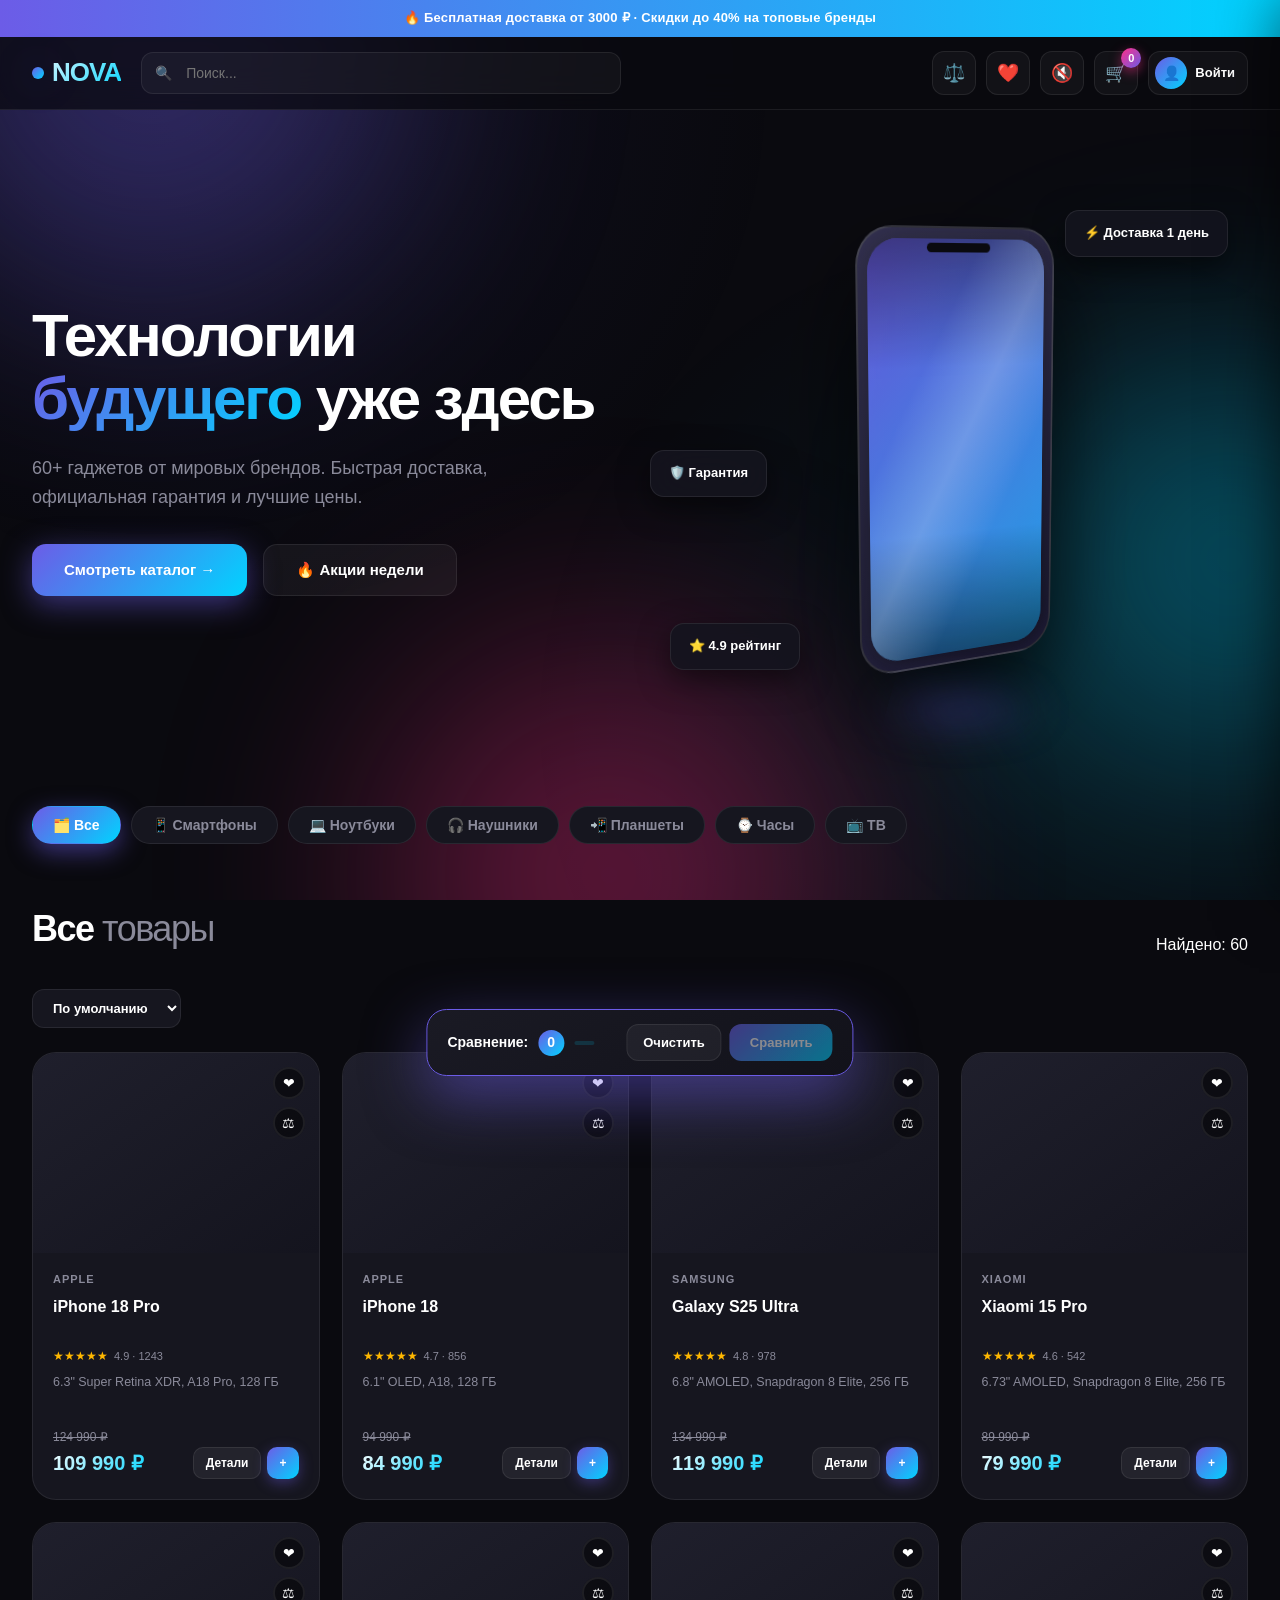
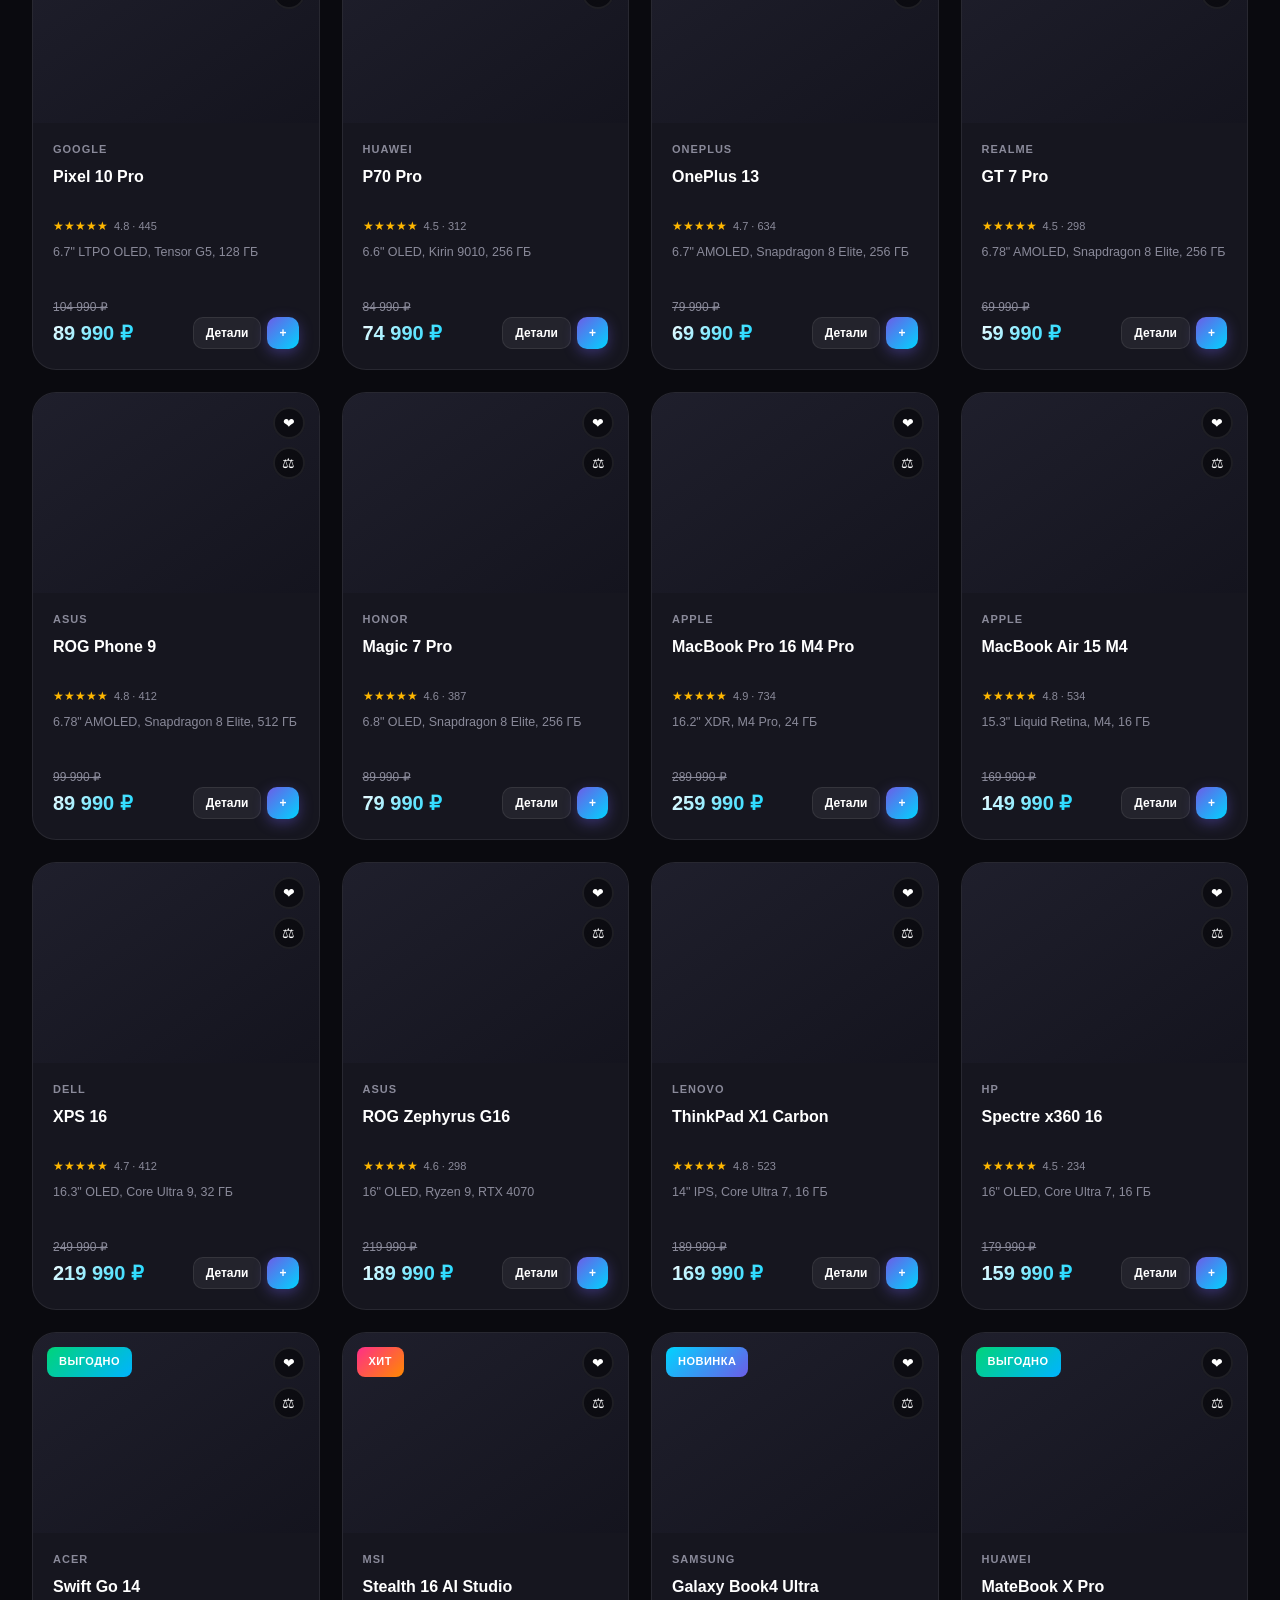
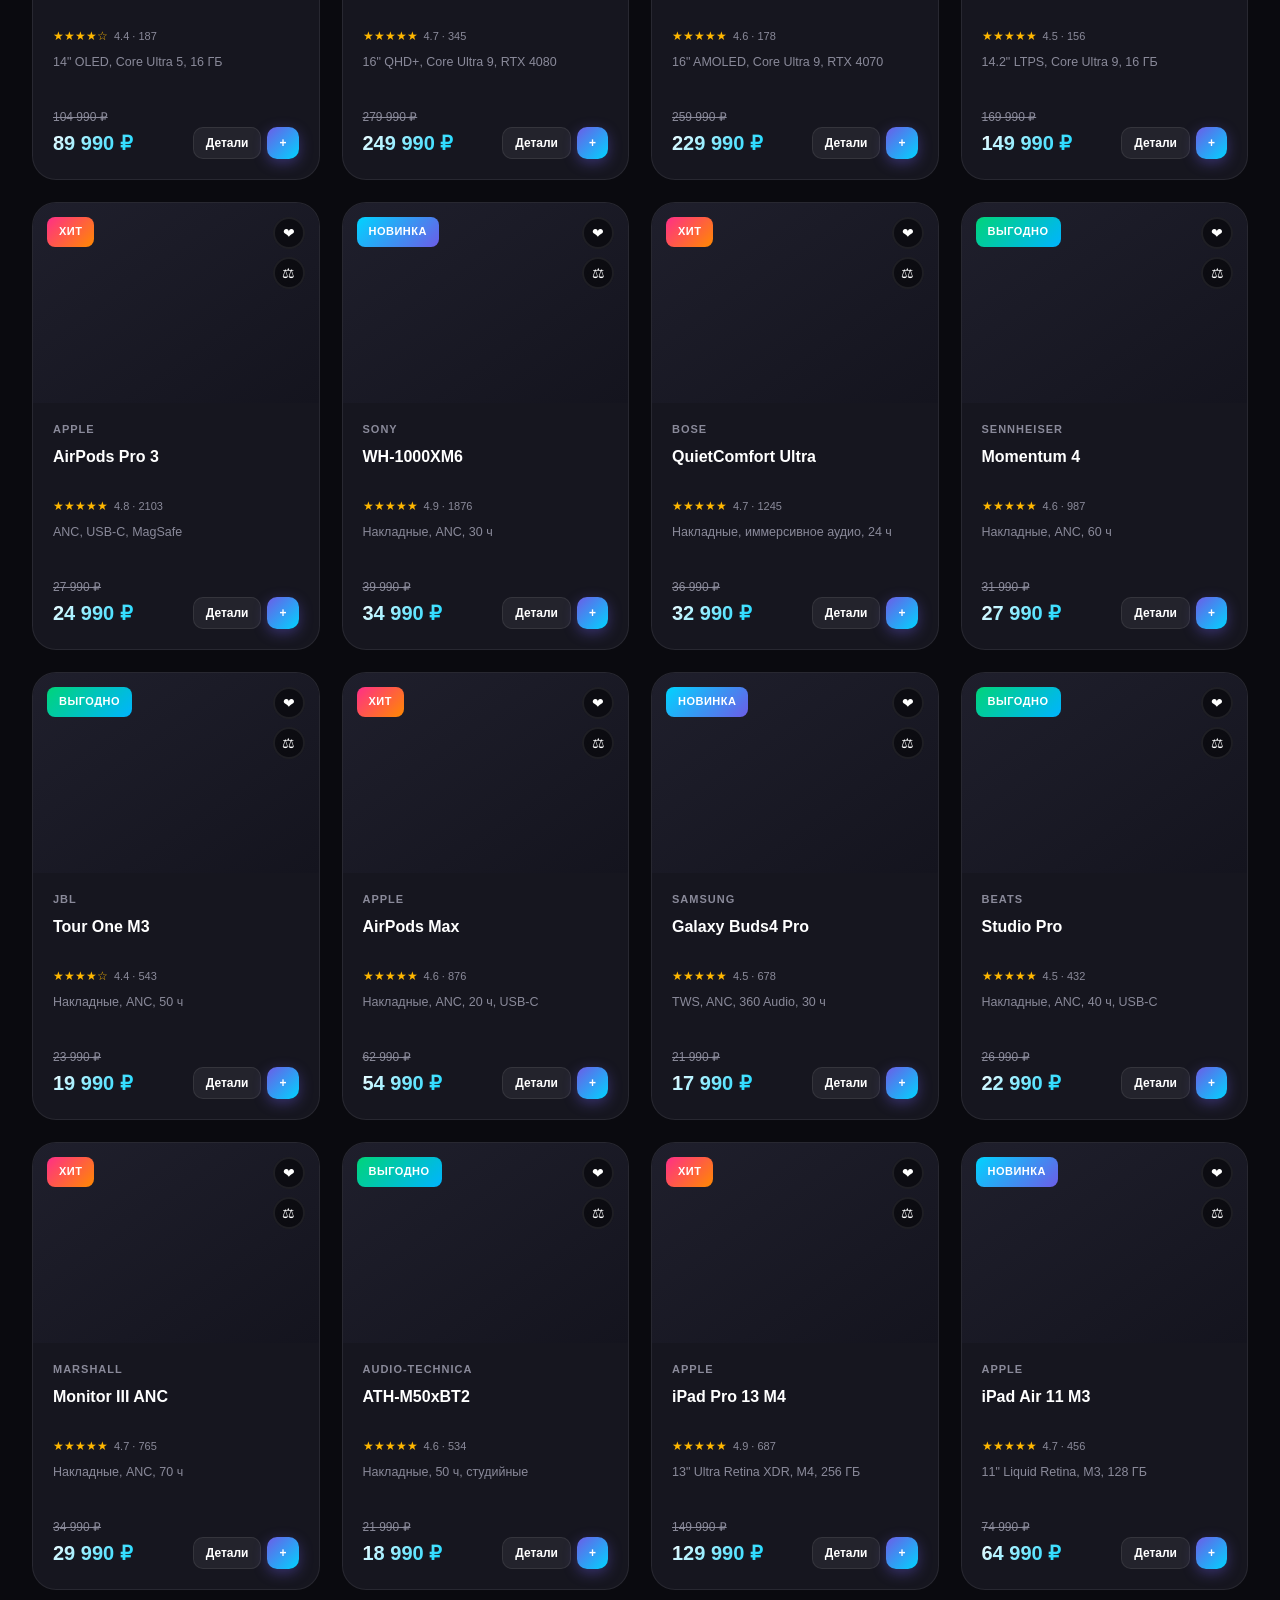
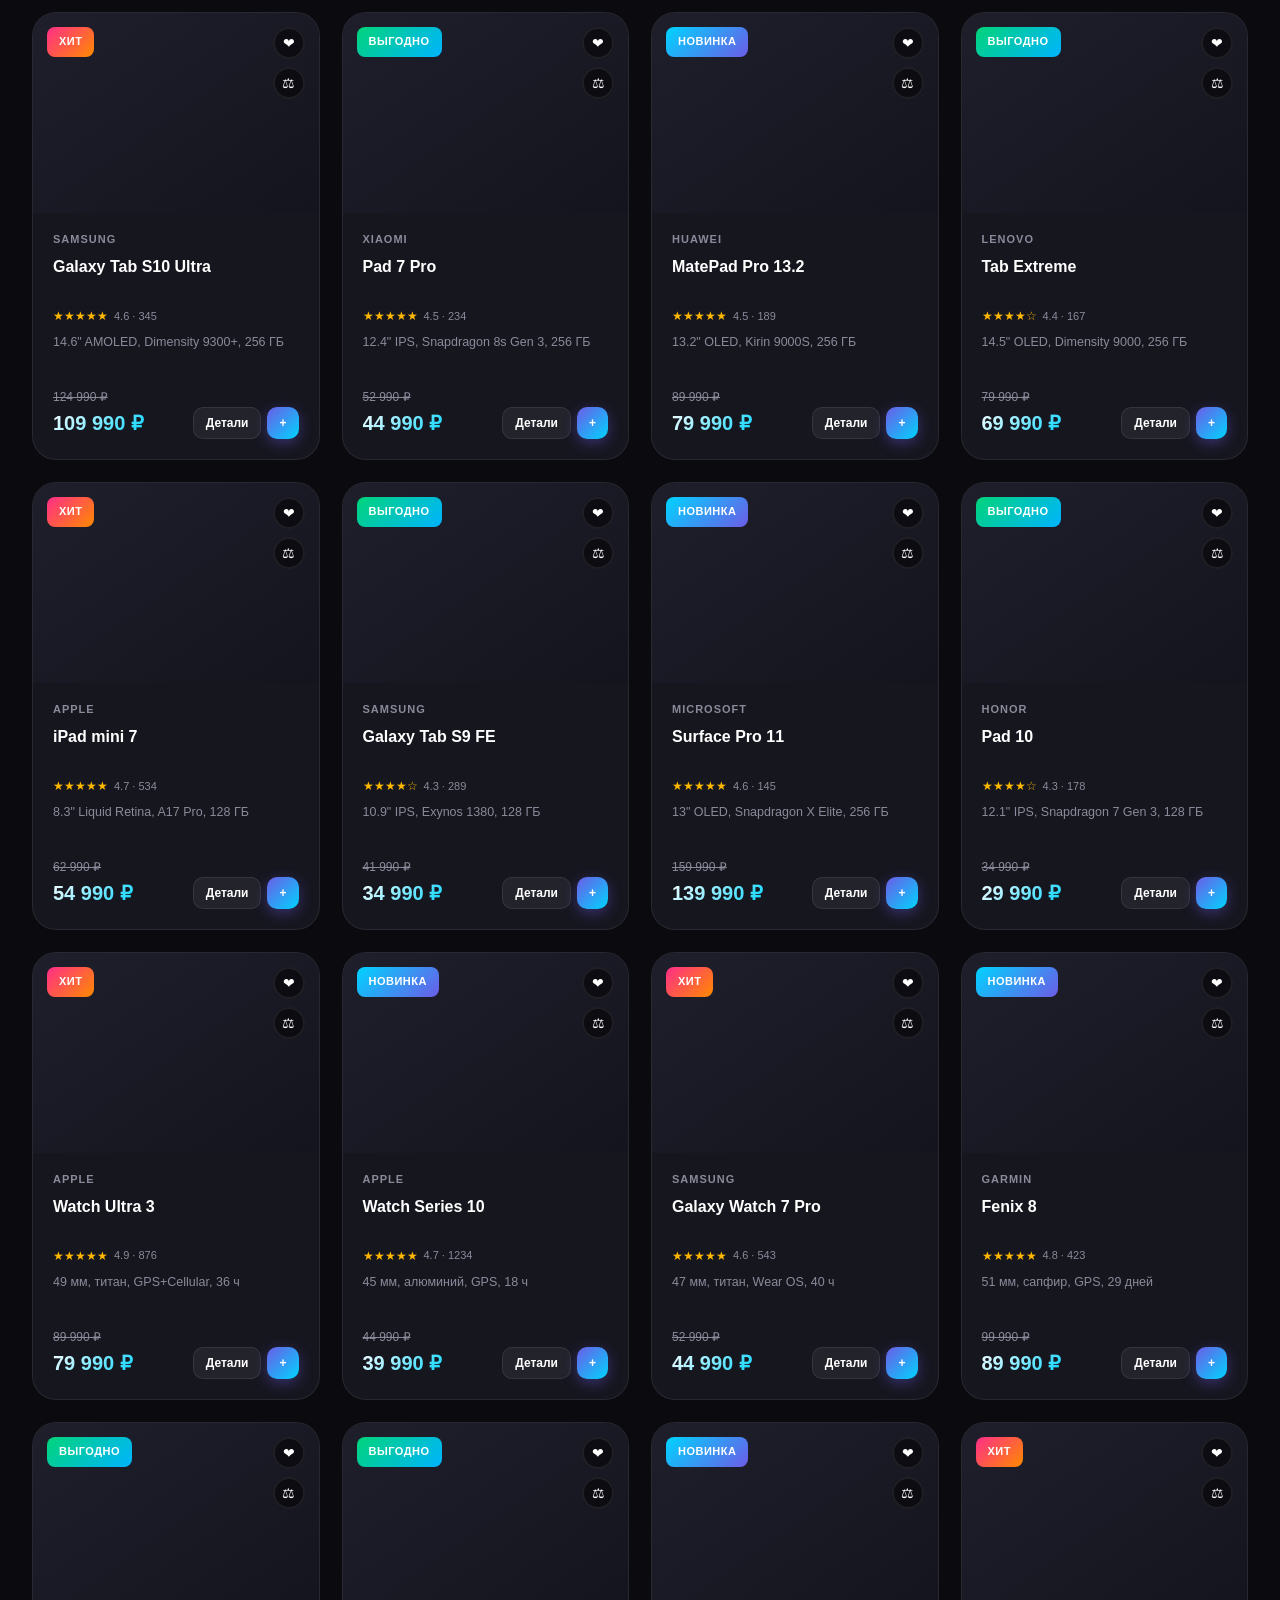
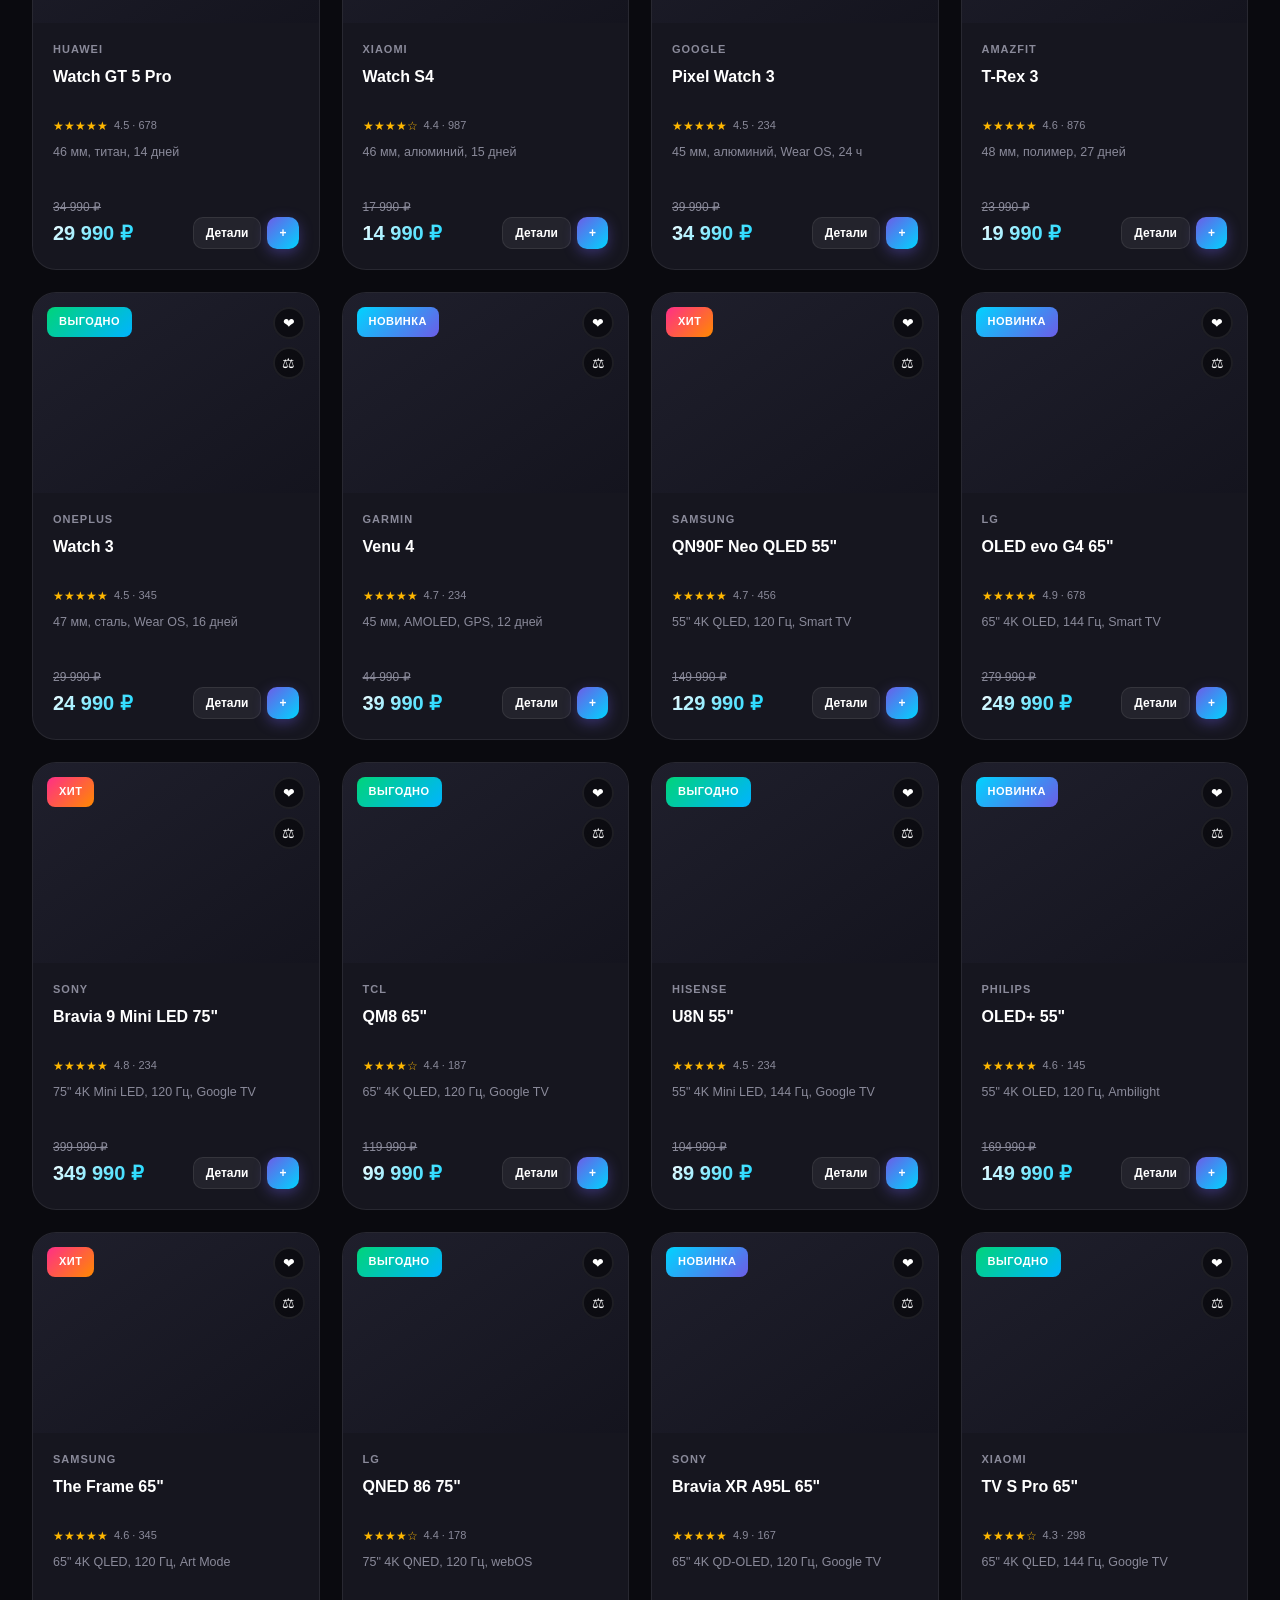
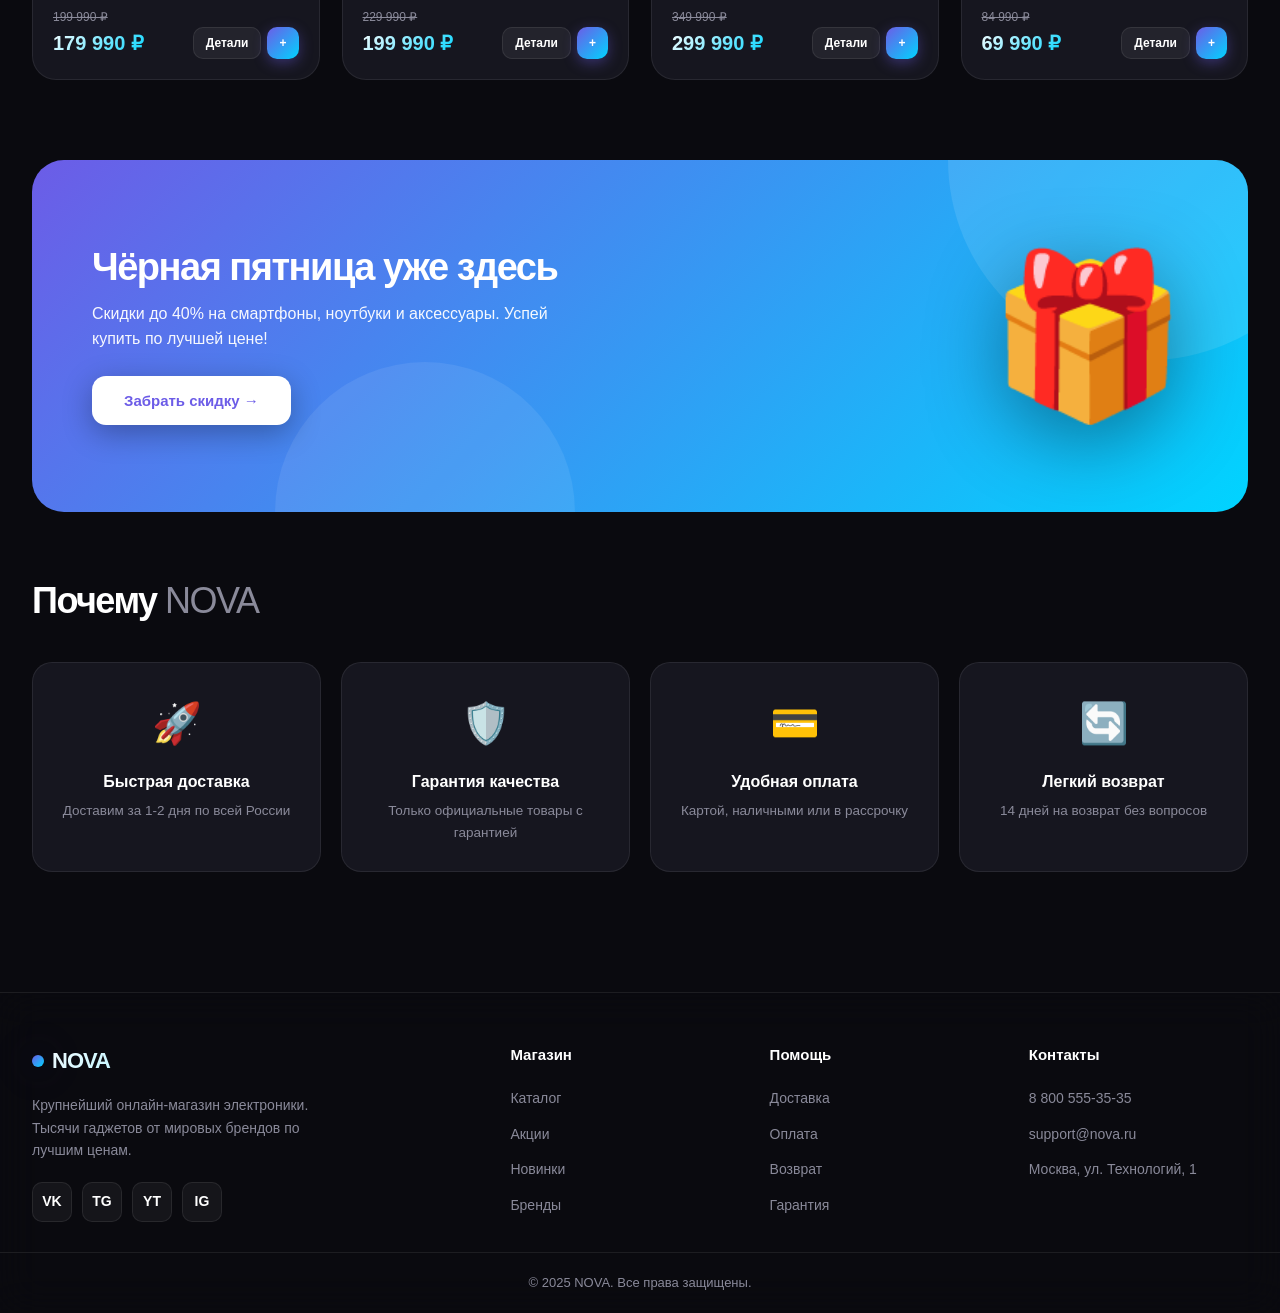
==== commit e04de39a: "Update index.html" ====
--- a/курсова/index.html
+++ b/курсова/index.html
@@ -1292,6 +1292,5 @@
 setupEvents();
 updateUserUI();
 </script>
-
 </body>
-</html>+</html>
